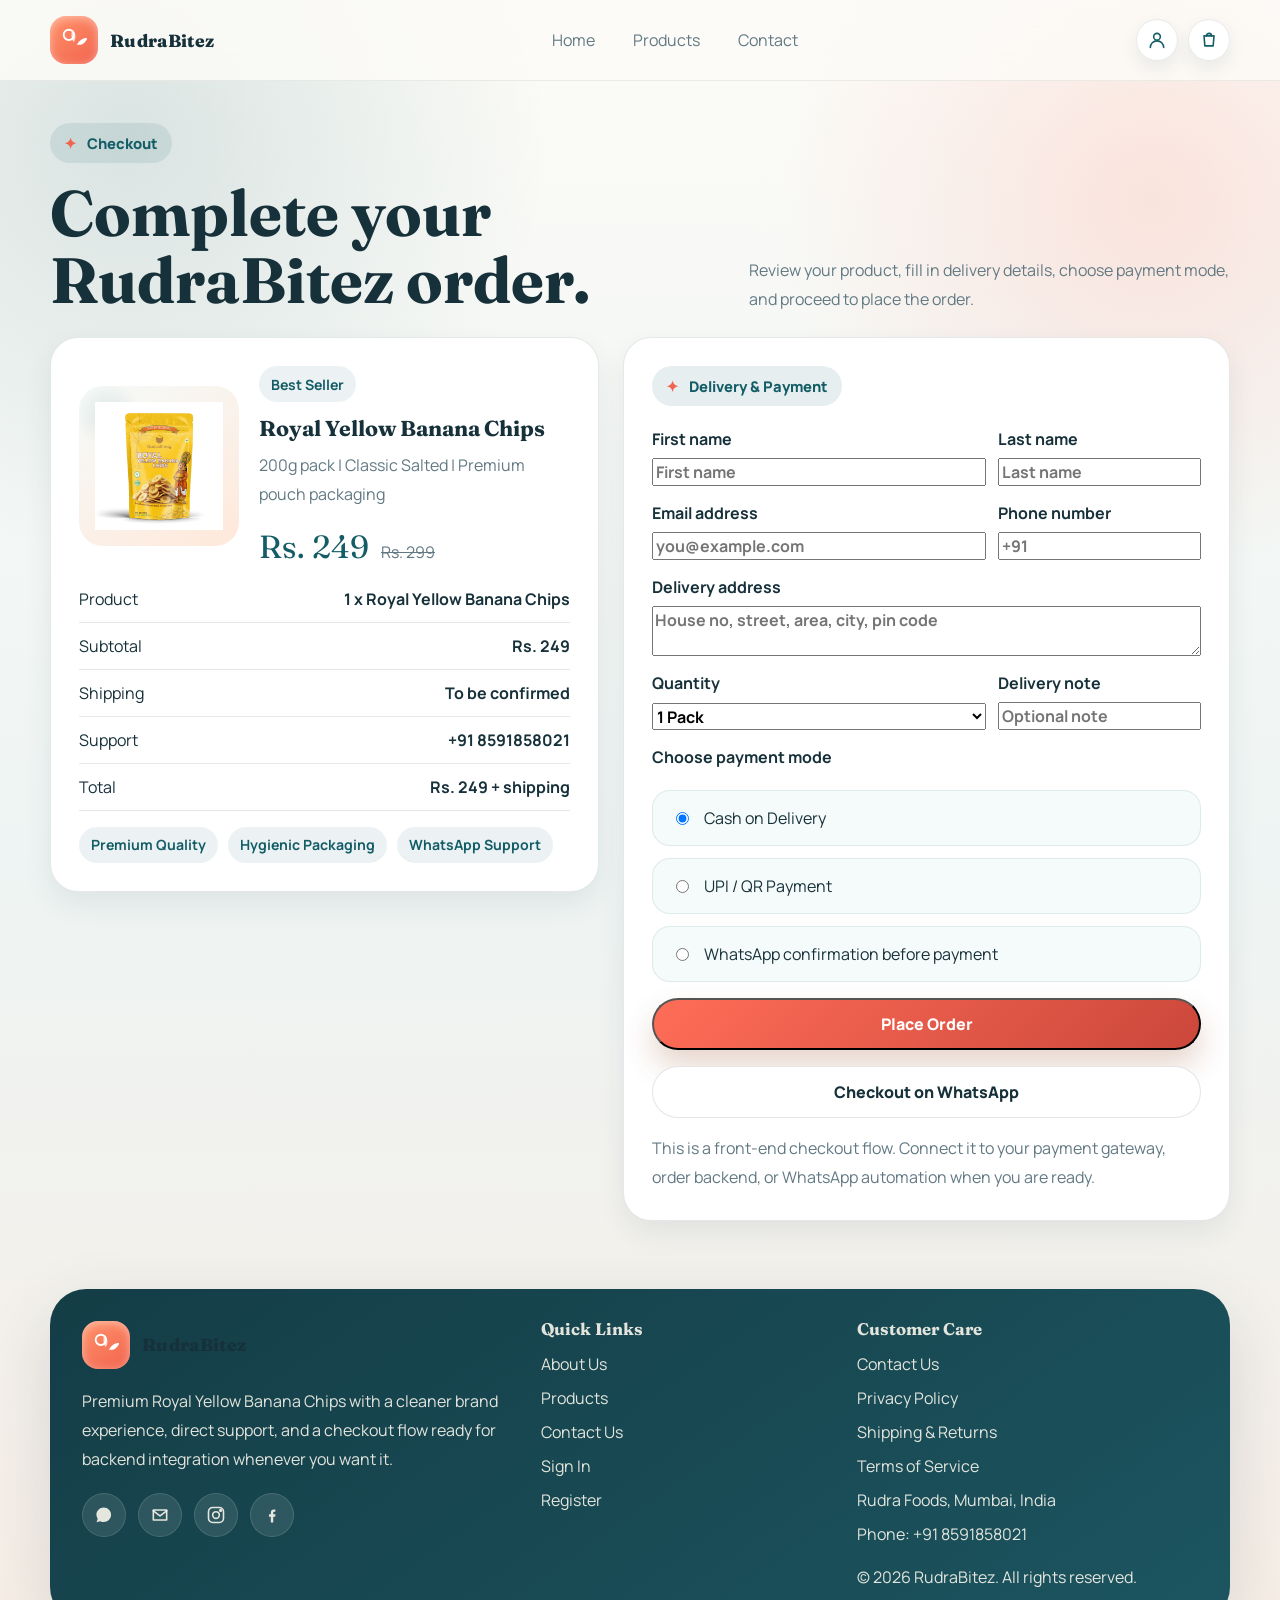
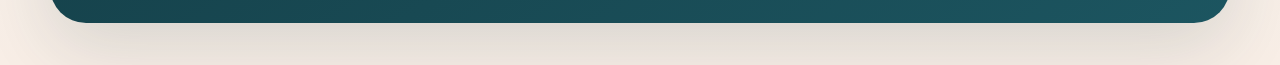
==== checkout.html @ 471ab459 "third commit" ====
<!DOCTYPE html>
<html lang="en">
<head>
  <meta charset="UTF-8">
  <meta name="viewport" content="width=device-width, initial-scale=1.0">
  <title>Checkout | RudraBitez</title>
  <meta name="description" content="Checkout for RudraBitez Royal Yellow Banana Chips.">
  <link rel="stylesheet" href="styles.css">
</head>
<body>
  <div class="page-shell">
    <header class="site-header">
      <div class="container nav">
        <a class="brand" href="index.html" aria-label="RudraBitez home">
          <span class="brand-mark" aria-hidden="true">
            <svg viewBox="0 0 32 32" fill="none">
              <circle cx="10.5" cy="10.5" r="5.5" stroke="currentColor" stroke-width="2"></circle>
              <path d="M19 21c3.2-5.3 7.1-7.7 11-7-1.2 3.9-4.8 8.1-11 7Z" fill="currentColor"></path>
              <path d="M15.5 18.5c3-4.6 2.7-9.1-1-13.5-2 4.3-1.8 8.6 1 13.5Z" fill="currentColor" opacity=".75"></path>
            </svg>
          </span>
          <span class="brand-name">RudraBitez</span>
        </a>
        <nav class="nav-links" aria-label="Primary navigation">
          <a href="index.html#top">Home</a>
          <a href="index.html#products">Products</a>
          <a href="index.html#contact">Contact</a>
        </nav>
        <div class="nav-actions" aria-label="Quick actions">
          <a class="nav-icon" href="signin.html" aria-label="Sign in">
            <svg viewBox="0 0 24 24" fill="none" stroke="currentColor" stroke-width="1.9" stroke-linecap="round" stroke-linejoin="round">
              <path d="M20 21a8 8 0 0 0-16 0"></path>
              <circle cx="12" cy="8" r="4"></circle>
            </svg>
          </a>
          <a class="nav-icon" href="checkout.html" aria-label="Checkout">
            <svg viewBox="0 0 24 24" fill="none" stroke="currentColor" stroke-width="1.9" stroke-linecap="round" stroke-linejoin="round">
              <path d="M6 7h12l-1 12H7L6 7Z"></path>
              <path d="M9 7a3 3 0 0 1 6 0"></path>
            </svg>
          </a>
        </div>
      </div>
    </header>

    <main class="checkout-shell">
      <div class="container">
        <div class="section-head" style="margin-bottom:24px;">
          <div>
            <span class="eyebrow">Checkout</span>
            <h1 style="margin-top:16px; font-size:clamp(2.4rem, 5vw, 4rem);">Complete your RudraBitez order.</h1>
          </div>
          <p>Review your product, fill in delivery details, choose payment mode, and proceed to place the order.</p>
        </div>

        <div class="checkout-grid">
          <section class="checkout-card">
            <div class="checkout-product">
              <div class="checkout-product-media">
                <img src="assets/banana-mockup-page-1.png" alt="RudraBitez Royal Yellow Banana Chips pack">
              </div>
              <div>
                <span class="pill">Best Seller</span>
                <h3 style="margin-top:16px;">Royal Yellow Banana Chips</h3>
                <p style="margin-top:10px;">200g pack | Classic Salted | Premium pouch packaging</p>
                <div class="price-line">
                  <span class="price-now">Rs. 249</span>
                  <span class="price-old">Rs. 299</span>
                </div>
              </div>
            </div>

            <div class="summary-list">
              <div class="summary-row">
                <span>Product</span>
                <strong>1 x Royal Yellow Banana Chips</strong>
              </div>
              <div class="summary-row">
                <span>Subtotal</span>
                <strong>Rs. 249</strong>
              </div>
              <div class="summary-row">
                <span>Shipping</span>
                <strong>To be confirmed</strong>
              </div>
              <div class="summary-row">
                <span>Support</span>
                <strong><a href="tel:+918591858021">+91 8591858021</a></strong>
              </div>
              <div class="summary-row">
                <span>Total</span>
                <strong>Rs. 249 + shipping</strong>
              </div>
            </div>

            <div class="pill-row">
              <span class="pill">Premium Quality</span>
              <span class="pill">Hygienic Packaging</span>
              <span class="pill">WhatsApp Support</span>
            </div>
          </section>

          <section class="checkout-card">
            <span class="eyebrow">Delivery & Payment</span>
            <form class="form-grid">
              <div class="form-row">
                <label class="field">
                  First name
                  <input type="text" name="first_name" placeholder="First name">
                </label>
                <label class="field">
                  Last name
                  <input type="text" name="last_name" placeholder="Last name">
                </label>
              </div>

              <div class="form-row">
                <label class="field">
                  Email address
                  <input type="email" name="email" placeholder="you@example.com">
                </label>
                <label class="field">
                  Phone number
                  <input type="tel" name="phone" placeholder="+91">
                </label>
              </div>

              <label class="field">
                Delivery address
                <textarea name="address" placeholder="House no, street, area, city, pin code"></textarea>
              </label>

              <div class="form-row">
                <label class="field">
                  Quantity
                  <select name="quantity">
                    <option>1 Pack</option>
                    <option>2 Packs</option>
                    <option>3 Packs</option>
                    <option>5 Packs</option>
                    <option>Bulk enquiry</option>
                  </select>
                </label>
                <label class="field">
                  Delivery note
                  <input type="text" name="note" placeholder="Optional note">
                </label>
              </div>

              <div>
                <strong>Choose payment mode</strong>
                <div class="payment-list">
                  <label class="payment-item">
                    <input type="radio" name="payment" checked>
                    <span>Cash on Delivery</span>
                  </label>
                  <label class="payment-item">
                    <input type="radio" name="payment">
                    <span>UPI / QR Payment</span>
                  </label>
                  <label class="payment-item">
                    <input type="radio" name="payment">
                    <span>WhatsApp confirmation before payment</span>
                  </label>
                </div>
              </div>

              <button class="button" type="submit">Place Order</button>
              <a class="button-outline" href="https://wa.me/918591858021?text=Hi%20RudraBitez%2C%20I%20want%20to%20complete%20my%20banana%20chips%20checkout." target="_blank" rel="noreferrer">Checkout on WhatsApp</a>
            </form>

            <p style="margin-top:16px;">This is a front-end checkout flow. Connect it to your payment gateway, order backend, or WhatsApp automation when you are ready.</p>
          </section>
        </div>
      </div>
    </main>

    <footer class="footer">
      <div class="container footer-wrap">
        <div class="footer-grid">
          <div>
            <div class="brand">
              <span class="brand-mark" aria-hidden="true">
                <svg viewBox="0 0 32 32" fill="none">
                  <circle cx="10.5" cy="10.5" r="5.5" stroke="currentColor" stroke-width="2"></circle>
                  <path d="M19 21c3.2-5.3 7.1-7.7 11-7-1.2 3.9-4.8 8.1-11 7Z" fill="currentColor"></path>
                  <path d="M15.5 18.5c3-4.6 2.7-9.1-1-13.5-2 4.3-1.8 8.6 1 13.5Z" fill="currentColor" opacity=".75"></path>
                </svg>
              </span>
              <span class="brand-name">RudraBitez</span>
            </div>
            <p style="margin-top:18px;max-width:58ch;">Premium Royal Yellow Banana Chips with a cleaner brand experience, direct support, and a checkout flow ready for backend integration whenever you want it.</p>
            <div class="social-icons">
              <a class="social-icon" href="https://wa.me/918591858021" target="_blank" rel="noreferrer" aria-label="WhatsApp">
                <svg viewBox="0 0 24 24" fill="currentColor">
                  <path d="M20.5 11.8c0 4.8-3.9 8.7-8.8 8.7-1.5 0-3-.4-4.2-1.1L3 20.8l1.5-4.2A8.65 8.65 0 0 1 2.9 11.8c0-4.8 3.9-8.7 8.8-8.7 4.9 0 8.8 3.9 8.8 8.7Z"></path>
                </svg>
              </a>
              <a class="social-icon" href="mailto:info@rudrabitez.com" aria-label="Email">
                <svg viewBox="0 0 24 24" fill="none" stroke="currentColor" stroke-width="1.9" stroke-linecap="round" stroke-linejoin="round">
                  <path d="M4 6h16v12H4z"></path>
                  <path d="m4 7 8 6 8-6"></path>
                </svg>
              </a>
              <a class="social-icon" href="#" aria-label="Instagram">
                <svg viewBox="0 0 24 24" fill="none" stroke="currentColor" stroke-width="1.9" stroke-linecap="round" stroke-linejoin="round">
                  <rect x="3" y="3" width="18" height="18" rx="5"></rect>
                  <circle cx="12" cy="12" r="4"></circle>
                  <circle cx="17.5" cy="6.5" r="1"></circle>
                </svg>
              </a>
              <a class="social-icon" href="#" aria-label="Facebook">
                <svg viewBox="0 0 24 24" fill="currentColor">
                  <path d="M13.5 21v-7h2.3l.4-2.8h-2.7V9.4c0-.8.2-1.4 1.4-1.4H16V5.5c-.5-.1-1.2-.1-2-.1-2 0-3.4 1.2-3.4 3.6v2.1H8.4V14h2.2v7h2.9Z"></path>
                </svg>
              </a>
            </div>
          </div>
          <div>
            <h3 class="footer-title">Quick Links</h3>
            <div class="footer-list">
              <a href="index.html#about">About Us</a>
              <a href="index.html#products">Products</a>
              <a href="index.html#contact">Contact Us</a>
              <a href="signin.html">Sign In</a>
              <a href="register.html">Register</a>
            </div>
          </div>
          <div>
            <h3 class="footer-title">Customer Care</h3>
            <div class="footer-list">
              <a href="index.html#contact">Contact Us</a>
              <a href="privacy-policy.html">Privacy Policy</a>
              <a href="shipping-returns.html">Shipping & Returns</a>
              <a href="terms-of-service.html">Terms of Service</a>
              <span>Rudra Foods, Mumbai, India</span>
              <span>Phone: +91 8591858021</span>
            </div>
            <p style="margin-top:18px;">© 2026 RudraBitez. All rights reserved.</p>
          </div>
        </div>
      </div>
    </footer>
  </div>
</body>
</html>
---- styles.css ----
@import url("https://fonts.googleapis.com/css2?family=Manrope:wght@400;500;700;800&family=Fraunces:opsz,wght@9..144,600;9..144,700&display=swap");

:root {
  --bg: #eef4f3;
  --surface: #ffffff;
  --surface-soft: #f5fbfa;
  --surface-warm: #fff2eb;
  --text: #17313a;
  --muted: #627983;
  --line: rgba(23, 49, 58, 0.11);
  --green: #145d67;
  --green-deep: #0d434b;
  --gold: #ff9269;
  --gold-deep: #f2644f;
  --rust: #ff6d57;
  --rust-deep: #cb473b;
  --shadow: 0 24px 70px rgba(30, 55, 62, 0.14);
  --radius-xl: 36px;
  --radius-lg: 28px;
  --radius-md: 20px;
  --radius-sm: 16px;
}

* {
  box-sizing: border-box;
}

html {
  scroll-behavior: smooth;
}

body {
  margin: 0;
  color: var(--text);
  font-family: "Manrope", sans-serif;
  background:
    radial-gradient(circle at 10% 8%, rgba(20, 93, 103, 0.14), transparent 22%),
    radial-gradient(circle at 90% 12%, rgba(255, 109, 87, 0.16), transparent 20%),
    linear-gradient(180deg, #fcfbf7 0%, var(--bg) 52%, #f8eee6 100%);
}

img {
  max-width: 100%;
  display: block;
}

a {
  color: inherit;
  text-decoration: none;
}

button,
input,
select,
textarea {
  font: inherit;
}

.page-shell {
  min-height: 100vh;
}

.container {
  width: min(1180px, calc(100% - 32px));
  margin: 0 auto;
}

.site-header {
  position: sticky;
  top: 0;
  z-index: 20;
  background: rgba(252, 251, 247, 0.86);
  backdrop-filter: blur(18px);
  border-bottom: 1px solid rgba(32, 50, 38, 0.08);
}

.nav {
  display: grid;
  grid-template-columns: auto 1fr auto;
  align-items: center;
  gap: 20px;
  padding: 16px 0;
}

.brand {
  display: inline-flex;
  align-items: center;
  gap: 12px;
  font-weight: 800;
  letter-spacing: 0.02em;
}

.brand-mark {
  width: 48px;
  height: 48px;
  border-radius: 16px;
  display: grid;
  place-items: center;
  background: linear-gradient(145deg, var(--gold), var(--gold-deep));
  box-shadow: inset 0 2px 10px rgba(255, 255, 255, 0.45);
  color: #fff;
}

.brand-mark svg {
  width: 30px;
  height: 30px;
}

.brand-name {
  font-family: "Fraunces", serif;
  font-size: 1.1rem;
}

.nav-links,
.hero-actions,
.hero-tags,
.check-list,
.footer-links,
.footer-meta,
.order-points,
  .auth-alt {
  display: flex;
  flex-wrap: wrap;
  align-items: center;
  gap: 14px;
}

.nav-links {
  justify-content: center;
  gap: 38px;
  color: var(--muted);
}

.nav-actions {
  display: flex;
  align-items: center;
  justify-content: flex-end;
  gap: 10px;
}

.nav-icon {
  width: 42px;
  height: 42px;
  border-radius: 999px;
  display: inline-flex;
  align-items: center;
  justify-content: center;
  background: rgba(255, 255, 255, 0.92);
  border: 1px solid rgba(23, 49, 58, 0.1);
  box-shadow: 0 8px 18px rgba(30, 55, 62, 0.08);
  color: var(--green);
  transition: transform 0.24s ease, border-color 0.24s ease, color 0.24s ease;
}

.nav-icon svg {
  width: 20px;
  height: 20px;
}

.nav-icon:hover {
  transform: translateY(-2px);
  color: var(--rust);
  border-color: rgba(255, 109, 87, 0.28);
}

.nav-links a:hover,
.footer-links a:hover,
.footer-meta a:hover,
.auth-alt a:hover {
  color: var(--rust);
}

.button,
.button-outline,
.button-link {
  display: inline-flex;
  align-items: center;
  justify-content: center;
  gap: 10px;
  min-height: 52px;
  padding: 0 22px;
  border-radius: 999px;
  font-weight: 800;
  transition: transform 0.24s ease, box-shadow 0.24s ease, background 0.24s ease;
}

.button {
  color: #fff;
  background: linear-gradient(135deg, var(--rust), var(--rust-deep));
  box-shadow: 0 16px 30px rgba(141, 66, 25, 0.22);
}

.button-outline {
  background: #fff;
  border: 1px solid rgba(32, 50, 38, 0.12);
}

.button-link {
  min-height: auto;
  padding: 0;
  border-radius: 0;
  color: var(--green);
}

.button:hover,
.button-outline:hover,
.button-link:hover {
  transform: translateY(-2px);
}

.eyebrow {
  display: inline-flex;
  align-items: center;
  gap: 10px;
  padding: 10px 14px;
  border-radius: 999px;
  background: rgba(20, 93, 103, 0.1);
  color: var(--green);
  font-size: 0.92rem;
  font-weight: 800;
}

.eyebrow::before {
  content: "✦";
  color: var(--gold-deep);
}

h1,
h2,
h3 {
  margin: 0;
  font-family: "Fraunces", serif;
  line-height: 1.05;
}

h1 {
  font-size: clamp(2.8rem, 6vw, 5.2rem);
}

h2 {
  font-size: clamp(2rem, 4vw, 3.2rem);
}

h3 {
  font-size: 1.35rem;
}

p {
  margin: 0;
  color: var(--muted);
  line-height: 1.8;
}

.hero {
  padding: 54px 0 34px;
}

.hero-grid,
.split-grid,
.nutrition-grid,
.contact-grid,
.footer-grid,
.auth-grid {
  display: grid;
  grid-template-columns: repeat(2, minmax(0, 1fr));
  gap: 28px;
}

.footer-grid {
  grid-template-columns: 1.2fr 0.8fr 0.95fr;
}

.hero-grid {
  align-items: center;
}

.hero-copy p {
  margin-top: 22px;
  max-width: 58ch;
}

.hero-actions {
  margin-top: 28px;
}

.hero-tags {
  margin-top: 24px;
}

.tag {
  padding: 10px 14px;
  border-radius: 999px;
  background: rgba(255, 255, 255, 0.86);
  border: 1px solid rgba(32, 50, 38, 0.08);
  font-size: 0.92rem;
  font-weight: 700;
}

.mini-badge {
  padding: 10px 14px;
  border-radius: 999px;
  background: rgba(255, 255, 255, 0.18);
  border: 1px solid rgba(255, 255, 255, 0.16);
  font-size: 0.92rem;
  font-weight: 700;
}

.hero-visual {
  position: relative;
  min-height: 620px;
  border-radius: var(--radius-xl);
  overflow: hidden;
  background:
    radial-gradient(circle at 20% 18%, rgba(255, 241, 230, 0.46), transparent 18%),
    radial-gradient(circle at 84% 18%, rgba(255, 255, 255, 0.22), transparent 16%),
    linear-gradient(145deg, #103d48 0%, #176872 34%, #ff7659 76%, #ffb56a 100%);
  box-shadow: var(--shadow);
}

.hero-float {
  position: absolute;
  z-index: 2;
  max-width: 220px;
  padding: 18px;
  border-radius: 22px;
  background: rgba(255, 252, 245, 0.94);
  border: 1px solid rgba(255, 255, 255, 0.35);
  box-shadow: 0 16px 30px rgba(14, 23, 18, 0.18);
}

.hero-float strong {
  display: block;
  margin-bottom: 8px;
}

.hero-float.top {
  top: 30px;
  right: 26px;
}

.hero-float.bottom {
  left: 26px;
  bottom: 30px;
}

.hero-pack {
  position: absolute;
  inset: 42px 70px 60px 70px;
  display: grid;
  place-items: center;
}

.hero-pack-front {
  width: min(430px, 90%);
  filter: drop-shadow(0 28px 38px rgba(9, 16, 12, 0.3));
  transition: transform 0.45s ease, filter 0.45s ease;
}

.hero-pack-back {
  position: absolute;
  right: 8px;
  bottom: 36px;
  width: 180px;
  border-radius: 24px;
  transform: rotate(10deg);
  box-shadow: 0 16px 28px rgba(14, 23, 18, 0.24);
  transition: transform 0.45s ease, box-shadow 0.45s ease;
}

.metrics {
  display: grid;
  grid-template-columns: repeat(5, minmax(0, 1fr));
  gap: 14px;
  margin-top: 22px;
}

.metric-card,
.content-card,
.step-card,
.product-card,
.story-card,
.idea-card,
.faq-item,
.panel,
.auth-card,
.auth-side {
  background: var(--surface);
  border: 1px solid var(--line);
  border-radius: var(--radius-lg);
  box-shadow: 0 10px 26px rgba(74, 57, 24, 0.06);
}

.metric-card {
  padding: 18px 16px;
  text-align: center;
}

.metric-card span {
  display: block;
  margin-top: 8px;
  color: var(--muted);
  font-size: 0.93rem;
}

.metric-icon {
  width: 52px;
  height: 52px;
  margin: 0 auto;
  border-radius: 18px;
  display: grid;
  place-items: center;
  background: rgba(20, 93, 103, 0.12);
  font-weight: 800;
  color: var(--green);
}

.section {
  padding: 44px 0;
}

.section-head {
  display: flex;
  align-items: end;
  justify-content: space-between;
  gap: 24px;
  margin-bottom: 28px;
}

.section-head p {
  max-width: 56ch;
}

.cards-3,
.cards-4,
.products-grid,
.stories-grid,
.ideas-grid,
.faq-grid {
  display: grid;
  gap: 20px;
}

.cards-3,
.stories-grid,
.ideas-grid {
  grid-template-columns: repeat(3, minmax(0, 1fr));
}

.cards-4 {
  grid-template-columns: repeat(4, minmax(0, 1fr));
}

.products-grid {
  grid-template-columns: repeat(4, minmax(0, 1fr));
}

.content-card,
.step-card,
.product-card,
.story-card,
.idea-card,
.faq-item,
.panel {
  padding: 26px;
}

.product-card {
  display: flex;
  flex-direction: column;
  min-height: 100%;
}

.icon-box,
.step-number {
  width: 50px;
  height: 50px;
  border-radius: 18px;
  display: grid;
  place-items: center;
  background: rgba(20, 93, 103, 0.12);
  color: var(--green);
  font-weight: 800;
}

.content-card strong,
.step-card strong,
.product-card strong,
.story-card strong,
.idea-card strong,
.panel strong {
  display: block;
  margin: 16px 0 10px;
}

.difference-media,
.product-spotlight,
.nutrition-visual {
  position: relative;
  overflow: hidden;
  min-height: 520px;
}

.difference-media {
  background:
    radial-gradient(circle at 24% 18%, rgba(20, 93, 103, 0.18), transparent 16%),
    linear-gradient(145deg, #f4fbfa, #ffe0cc);
}

.difference-media img,
.product-spotlight img {
  position: absolute;
  left: 50%;
  bottom: 0;
  transform: translateX(-50%);
  width: min(390px, 82%);
  transition: transform 0.45s ease, filter 0.45s ease;
}

.difference-tag {
  position: absolute;
  top: 24px;
  left: 24px;
  max-width: 220px;
  padding: 16px 18px;
  border-radius: 20px;
  background: rgba(255, 255, 255, 0.86);
  border: 1px solid rgba(32, 50, 38, 0.08);
}

.detail-list,
.spec-list,
.contact-list {
  margin: 22px 0 0;
  padding: 0;
  list-style: none;
  display: grid;
  gap: 12px;
}

.detail-list li,
.spec-list li,
.contact-list li {
  display: flex;
  justify-content: space-between;
  gap: 18px;
  padding-bottom: 12px;
  border-bottom: 1px solid var(--line);
}

.detail-list li span:first-child,
.spec-list li span:first-child,
.contact-list li span:first-child {
  color: var(--muted);
}

.steps-band {
  background:
    linear-gradient(180deg, rgba(20, 93, 103, 0.08), rgba(20, 93, 103, 0));
}

.step-card {
  position: relative;
  overflow: hidden;
}

.step-card::after {
  content: "";
  position: absolute;
  width: 120px;
  height: 120px;
  border-radius: 999px;
  background: rgba(255, 109, 87, 0.12);
  right: -30px;
  bottom: -30px;
}

.products-grid .product-card:first-child {
  border: 1px solid rgba(20, 93, 103, 0.18);
}

.product-thumb {
  min-height: 280px;
  margin-bottom: 10px;
  border-radius: 24px;
  display: flex;
  align-items: center;
  justify-content: center;
  overflow: hidden;
  background:
    radial-gradient(circle at 20% 18%, rgba(20, 93, 103, 0.12), transparent 18%),
    linear-gradient(145deg, #f5fbfa, #ffe8da);
}

.product-thumb img {
  width: min(250px, 100%);
  transition: transform 0.45s ease, filter 0.45s ease;
}

.coming-card {
  background: linear-gradient(180deg, #fffdf9, #fff6ef);
}

.coming-icon {
  width: 74px;
  height: 74px;
  margin: 4px auto 24px;
  border-radius: 999px;
  display: grid;
  place-items: center;
  background: rgba(255, 109, 87, 0.12);
  color: var(--rust);
  font-size: 2rem;
  font-weight: 700;
}

.coming-state {
  margin-top: 8px;
  color: var(--muted);
  font-weight: 700;
}

.coming-copy {
  margin-top: auto;
  padding-top: 22px;
}

.pill-row {
  display: flex;
  flex-wrap: wrap;
  gap: 10px;
  margin-top: 16px;
}

.pill {
  display: inline-flex;
  align-items: center;
  min-height: 36px;
  padding: 0 12px;
  border-radius: 999px;
  background: rgba(20, 93, 103, 0.08);
  color: var(--green);
  font-size: 0.88rem;
  font-weight: 700;
}

.price-line {
  display: flex;
  align-items: baseline;
  gap: 12px;
  margin-top: 18px;
}

.price-now {
  font-family: "Fraunces", serif;
  font-size: 2rem;
  color: var(--green);
}

.price-old {
  color: var(--muted);
  text-decoration: line-through;
}

.nutrition-grid {
  align-items: stretch;
}

.nutrition-visual {
  background:
    radial-gradient(circle at 20% 16%, rgba(20, 93, 103, 0.18), transparent 18%),
    linear-gradient(145deg, #f6fbfa, #ffd9c6);
}

.nutrition-visual img {
  width: min(360px, 76%);
  margin: 28px auto 0;
  border-radius: 26px;
  box-shadow: 0 18px 28px rgba(117, 84, 23, 0.18);
  transition: transform 0.45s ease, filter 0.45s ease;
}

.visual-caption {
  padding: 0 24px 26px;
}

.table-wrap {
  margin-top: 22px;
  overflow-x: auto;
  border-radius: 18px;
  border: 1px solid var(--line);
}

table {
  width: 100%;
  border-collapse: collapse;
  background: var(--surface-soft);
}

th,
td {
  padding: 14px 16px;
  text-align: left;
  border-bottom: 1px solid var(--line);
}

th {
  background: rgba(20, 93, 103, 0.08);
  font-size: 0.94rem;
}

.story-card,
.idea-card {
  min-height: 100%;
}

.story-card {
  position: relative;
  overflow: hidden;
  min-height: 290px;
}

.story-card::after {
  content: "";
  position: absolute;
  inset: auto -10px -20px auto;
  width: 110px;
  height: 110px;
  border-radius: 999px;
  background: rgba(255, 109, 87, 0.12);
}

.idea-card .small-tag {
  color: var(--green);
  font-size: 0.88rem;
  font-weight: 800;
  text-transform: uppercase;
  letter-spacing: 0.04em;
}

.cta-band {
  padding: 34px;
  border-radius: var(--radius-xl);
  background: linear-gradient(145deg, #103d48 0%, #176872 34%, #ff7659 76%, #ffb56a 100%);
  box-shadow: var(--shadow);
}

.cta-band h2,
.cta-band p,
.cta-band .order-points span {
  color: #fffaf0;
}

.cta-band .button-outline {
  background: rgba(255, 255, 255, 0.92);
}

.contact-grid .panel,
.newsletter-panel,
.contact-panel {
  height: 100%;
}

.newsletter-panel input,
.contact-panel input,
.contact-panel select,
.contact-panel textarea,
.auth-card input,
.auth-card select,
.auth-card textarea {
  width: 100%;
  min-height: 54px;
  border-radius: 16px;
  border: 1px solid rgba(32, 50, 38, 0.12);
  background: #fff;
  padding: 0 16px;
  color: var(--text);
}

.contact-panel textarea,
.auth-card textarea {
  min-height: 128px;
  padding: 14px 16px;
  resize: vertical;
}

.newsletter-form,
.form-grid {
  display: grid;
  gap: 16px;
  margin-top: 22px;
}

.newsletter-inline,
.form-row {
  display: grid;
  grid-template-columns: 1fr auto;
  gap: 12px;
}

.field {
  display: grid;
  gap: 8px;
  font-weight: 700;
}

.faq-item summary {
  cursor: pointer;
  list-style: none;
  font-weight: 800;
}

.faq-item summary::-webkit-details-marker {
  display: none;
}

.faq-item p {
  margin-top: 14px;
}

.footer {
  padding: 14px 0 42px;
}

.footer-wrap {
  padding: 32px;
  border-radius: var(--radius-xl);
  background: linear-gradient(145deg, #143d46, #1c5560);
  box-shadow: var(--shadow);
}

.footer-wrap h3,
.footer-wrap p,
.footer-wrap a {
  color: rgba(255, 250, 240, 0.88);
}

.footer-links,
.footer-meta {
  margin-top: 18px;
}

.footer-title {
  margin-bottom: 14px;
  font-size: 1.05rem;
}

.footer-list {
  display: grid;
  gap: 12px;
}

.footer-list a,
.footer-list span {
  color: rgba(255, 250, 240, 0.88);
}

.social-icons {
  display: flex;
  flex-wrap: wrap;
  gap: 12px;
  margin-top: 20px;
}

.social-icon {
  width: 44px;
  height: 44px;
  border-radius: 999px;
  display: inline-flex;
  align-items: center;
  justify-content: center;
  background: rgba(255, 255, 255, 0.1);
  border: 1px solid rgba(255, 255, 255, 0.12);
  color: #fffaf0;
  transition: transform 0.24s ease, background 0.24s ease, border-color 0.24s ease;
}

.social-icon svg {
  width: 20px;
  height: 20px;
}

.social-icon:hover {
  transform: translateY(-2px);
  background: rgba(255, 255, 255, 0.18);
  border-color: rgba(255, 255, 255, 0.24);
}

.footer-note {
  margin-top: 18px;
  color: rgba(255, 250, 240, 0.72);
  font-size: 0.94rem;
}

.legal-shell {
  padding: 42px 0 54px;
}

.legal-card {
  max-width: 900px;
  margin: 0 auto;
  padding: 30px;
  background: var(--surface);
  border: 1px solid var(--line);
  border-radius: var(--radius-lg);
  box-shadow: 0 12px 28px rgba(30, 55, 62, 0.08);
}

.legal-card h1 {
  font-size: clamp(2.1rem, 4vw, 3.5rem);
}

.legal-card h2 {
  margin-top: 26px;
  font-size: clamp(1.3rem, 3vw, 1.9rem);
}

.legal-card p,
.legal-card li {
  margin-top: 14px;
  color: var(--muted);
  line-height: 1.8;
}

.legal-card ul {
  margin: 10px 0 0;
  padding-left: 20px;
}

.auth-page {
  display: grid;
  place-items: center;
  min-height: 100vh;
  padding: 30px 0;
}

.auth-side,
.auth-card {
  padding: 30px;
}

.auth-side {
  position: relative;
  overflow: hidden;
  min-height: 680px;
  background:
    radial-gradient(circle at 20% 18%, rgba(255, 240, 189, 0.18), transparent 18%),
    linear-gradient(145deg, #103d48 0%, #176872 34%, #ff7659 76%, #ffb56a 100%);
}

.hero-visual:hover .hero-pack-front {
  transform: scale(1.05);
}

.hero-visual:hover .hero-pack-back {
  transform: rotate(10deg) scale(1.06);
}

.difference-media:hover img {
  transform: translateX(-50%) scale(1.05);
}

.nutrition-visual:hover img {
  transform: scale(1.04);
}

.product-card:hover .product-thumb img {
  transform: scale(1.08);
}

.checkout-shell {
  padding: 42px 0 54px;
}

.checkout-grid {
  display: grid;
  grid-template-columns: 0.95fr 1.05fr;
  gap: 24px;
  align-items: start;
}

.checkout-card {
  background: var(--surface);
  border: 1px solid var(--line);
  border-radius: var(--radius-lg);
  box-shadow: 0 12px 28px rgba(30, 55, 62, 0.08);
  padding: 28px;
}

.checkout-product {
  display: grid;
  grid-template-columns: 160px 1fr;
  gap: 20px;
  align-items: center;
}

.checkout-product-media {
  border-radius: 24px;
  padding: 16px;
  background:
    radial-gradient(circle at 18% 18%, rgba(20, 93, 103, 0.12), transparent 18%),
    linear-gradient(145deg, #f5fbfa, #ffe8da);
  overflow: hidden;
}

.checkout-product-media img {
  width: 100%;
  transition: transform 0.45s ease;
}

.checkout-card:hover .checkout-product-media img {
  transform: scale(1.06);
}

.summary-list,
.payment-list {
  display: grid;
  gap: 12px;
  margin-top: 22px;
}

.summary-row {
  display: flex;
  justify-content: space-between;
  gap: 14px;
  padding-bottom: 12px;
  border-bottom: 1px solid var(--line);
}

.payment-item {
  display: flex;
  gap: 12px;
  align-items: flex-start;
  padding: 16px 18px;
  border-radius: 18px;
  background: var(--surface-soft);
  border: 1px solid rgba(20, 93, 103, 0.1);
}

.payment-item input {
  margin-top: 5px;
}

.auth-side::after {
  content: "";
  position: absolute;
  width: 260px;
  height: 260px;
  border-radius: 999px;
  background: rgba(255, 255, 255, 0.08);
  right: -60px;
  top: -80px;
}

.auth-side .brand,
.auth-side h1,
.auth-side p,
.auth-side .tag,
.auth-side .mini-badge {
  color: #fffaf0;
}

.auth-side .brand-mark {
  color: var(--text);
}

.auth-pack {
  position: absolute;
  right: 28px;
  bottom: 28px;
  width: min(320px, 56%);
  filter: drop-shadow(0 20px 28px rgba(11, 18, 13, 0.28));
}

.auth-copy {
  position: relative;
  z-index: 1;
  max-width: 480px;
}

.auth-card h1 {
  font-size: clamp(2rem, 4vw, 3rem);
}

.small-note {
  display: flex;
  flex-wrap: wrap;
  align-items: center;
  gap: 12px;
}

.checkbox-row {
  display: flex;
  align-items: start;
  gap: 10px;
  color: var(--muted);
  font-size: 0.95rem;
}

.checkbox-row input {
  margin-top: 5px;
}

.fade-up {
  animation: fadeUp 0.8s ease both;
}

.delay-1 {
  animation-delay: 0.08s;
}

.delay-2 {
  animation-delay: 0.16s;
}

.delay-3 {
  animation-delay: 0.24s;
}

@keyframes fadeUp {
  from {
    opacity: 0;
    transform: translateY(18px);
  }
  to {
    opacity: 1;
    transform: translateY(0);
  }
}

@media (max-width: 1080px) {
  .hero-grid,
  .split-grid,
  .nutrition-grid,
  .contact-grid,
  .footer-grid,
  .auth-grid,
  .checkout-grid {
    grid-template-columns: 1fr;
  }

  .cards-4 {
    grid-template-columns: repeat(2, minmax(0, 1fr));
  }

  .cards-3,
  .products-grid,
  .stories-grid,
  .ideas-grid,
  .faq-grid {
    grid-template-columns: repeat(2, minmax(0, 1fr));
  }

  .metrics {
    grid-template-columns: repeat(3, minmax(0, 1fr));
  }

  .auth-side {
    min-height: 520px;
  }
}

@media (max-width: 760px) {
  .site-header {
    position: static;
  }

  .container {
    width: min(100% - 20px, 1180px);
  }

  .nav {
    flex-direction: column;
    align-items: flex-start;
    gap: 14px;
    grid-template-columns: 1fr;
  }

  .hero {
    padding-top: 30px;
  }

  .nav-links {
    width: 100%;
    gap: 10px;
    flex-wrap: nowrap;
    overflow-x: auto;
    padding-bottom: 6px;
    scrollbar-width: none;
    -webkit-overflow-scrolling: touch;
  }

  .nav-actions {
    width: 100%;
    justify-content: flex-end;
  }

  .nav-links::-webkit-scrollbar {
    display: none;
  }

  .nav-links a {
    flex: 0 0 auto;
    padding: 10px 14px;
    border-radius: 999px;
    background: rgba(255, 255, 255, 0.78);
    border: 1px solid rgba(32, 50, 38, 0.08);
  }

  .section-head {
    flex-direction: column;
    align-items: flex-start;
  }

  .metrics,
  .cards-4,
  .cards-3,
  .products-grid,
  .stories-grid,
  .ideas-grid,
  .faq-grid,
  .newsletter-inline,
  .form-row {
    grid-template-columns: 1fr;
  }

  .hero-visual {
    min-height: auto;
    padding: 18px;
    display: flex;
    flex-direction: column;
    gap: 14px;
  }

  .hero-pack {
    position: relative;
    inset: auto;
    display: flex;
    flex-direction: column;
    align-items: center;
    justify-content: center;
    gap: 0;
    padding-top: 4px;
    order: 1;
  }

  .hero-pack-back {
    position: relative;
    width: min(150px, 52%);
    right: auto;
    bottom: auto;
    margin: -18px 0 0 auto;
    transform: rotate(6deg);
  }

  .hero-float {
    position: static;
    max-width: none;
    margin: 0;
  }

  .hero-float.top {
    order: 0;
  }

  .hero-float.bottom {
    order: 2;
  }

  .difference-media,
  .product-spotlight,
  .nutrition-visual {
    min-height: auto;
  }

  .difference-media {
    padding: 18px;
    display: flex;
    flex-direction: column;
    gap: 16px;
  }

  .difference-tag {
    position: static;
    max-width: none;
  }

  .difference-media img,
  .product-spotlight img {
    position: static;
    left: auto;
    bottom: auto;
    transform: none;
    width: min(290px, 82%);
    margin: 0 auto;
  }

  .nutrition-visual {
    padding: 18px;
  }

  .nutrition-visual img {
    width: min(290px, 82%);
    margin: 0 auto;
  }

  .visual-caption {
    padding: 16px 0 0;
  }

  .hero-actions,
  .footer-links,
  .footer-meta,
  .order-points,
  .auth-alt,
  .hero-tags {
    align-items: stretch;
  }

  .hero-actions > a,
  .newsletter-inline .button,
  .form-grid .button-outline,
  .form-grid .button,
  .button-link {
    width: 100%;
  }

  .detail-list li,
  .spec-list li,
  .contact-list li {
    flex-direction: column;
    align-items: flex-start;
  }

  .contact-list li strong {
    text-align: left;
  }

  .newsletter-inline {
    grid-template-columns: 1fr;
  }

  .auth-page {
    padding: 20px 0;
  }

  .checkout-product {
    grid-template-columns: 1fr;
  }

  .auth-side {
    min-height: auto;
    display: flex;
    flex-direction: column;
    gap: 18px;
  }

  .footer-wrap,
  .legal-card,
  .panel,
  .auth-side,
  .auth-card,
  .content-card,
  .step-card,
  .product-card,
  .story-card,
  .idea-card,
  .faq-item {
    padding: 24px;
  }

  .auth-side {
    min-height: auto;
  }

  .auth-pack {
    position: static;
    width: min(240px, 72%);
    margin-left: auto;
  }

  .small-note {
    flex-direction: column;
    align-items: flex-start;
  }
}

@media (max-width: 480px) {
  .container {
    width: min(100% - 16px, 1180px);
  }

  .section {
    padding: 34px 0;
  }

  .hero {
    padding: 24px 0 20px;
  }

  h1 {
    font-size: clamp(2.15rem, 10vw, 2.85rem);
  }

  h2 {
    font-size: clamp(1.75rem, 8vw, 2.2rem);
  }

  .brand-mark {
    width: 42px;
    height: 42px;
  }

  .button,
  .button-outline {
    min-height: 48px;
    padding: 0 18px;
  }

  .tag,
  .pill,
  .mini-badge {
    font-size: 0.84rem;
  }

  .hero-pack-front {
    width: min(250px, 94%);
  }

  .hero-pack-back {
    width: min(132px, 52%);
  }

  .metric-card {
    padding: 16px 12px;
  }

  .cta-band,
  .footer-wrap,
  .legal-card,
  .panel,
  .checkout-card,
  .auth-side,
  .auth-card,
  .content-card,
  .step-card,
  .product-card,
  .story-card,
  .idea-card,
  .faq-item {
    padding: 20px;
  }
}
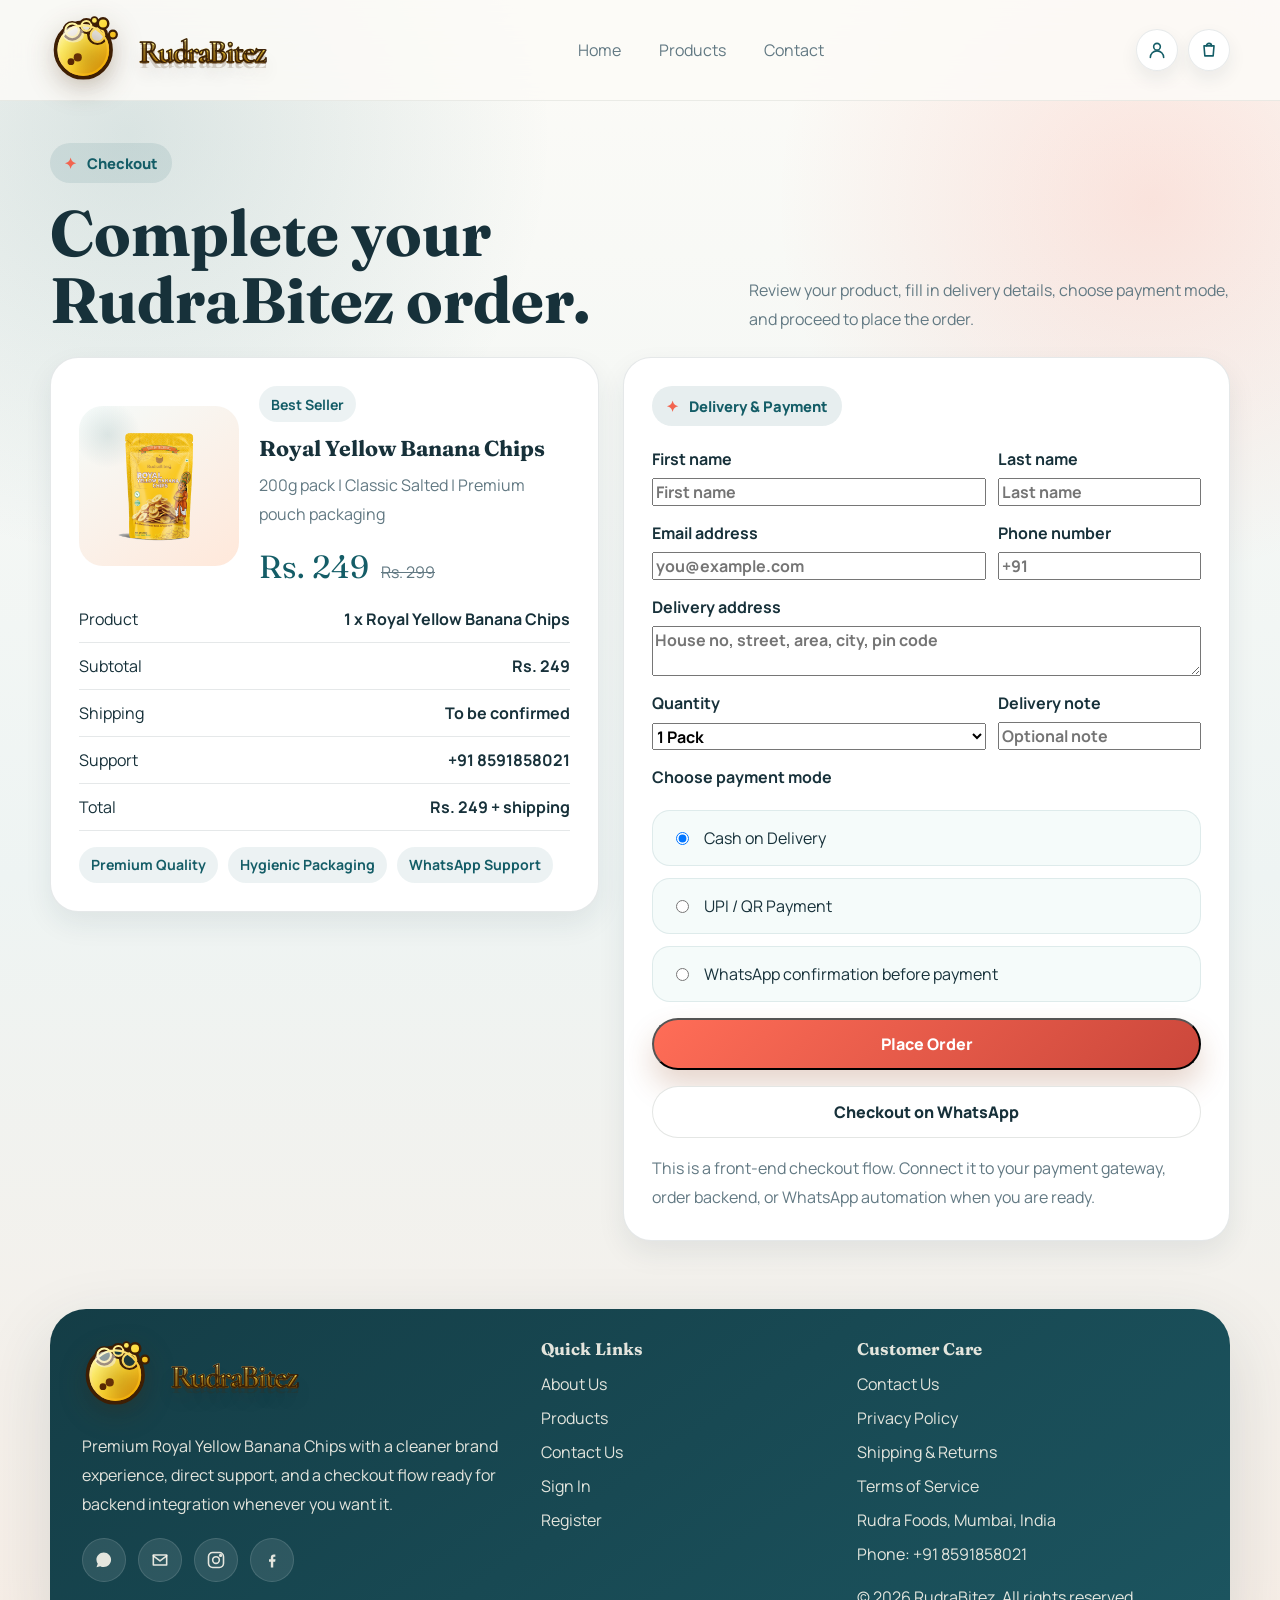
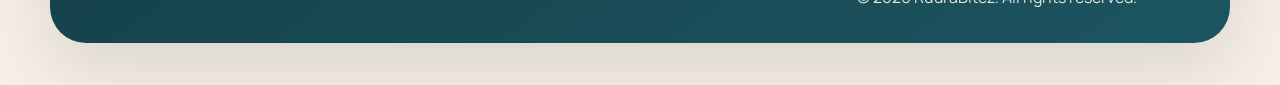
==== commit a0247c35: "fourth commit" ====
--- a/checkout.html
+++ b/checkout.html
@@ -57,7 +57,7 @@
           <section class="checkout-card">
             <div class="checkout-product">
               <div class="checkout-product-media">
-                <img src="assets/banana-mockup-page-1.png" alt="RudraBitez Royal Yellow Banana Chips pack">
+                <img src="assets/banana-mockup-page-1-transparent.png" alt="RudraBitez Royal Yellow Banana Chips pack">
               </div>
               <div>
                 <span class="pill">Best Seller</span>
--- a/styles.css
+++ b/styles.css
@@ -1,4 +1,4 @@
-@import url("https://fonts.googleapis.com/css2?family=Manrope:wght@400;500;700;800&family=Fraunces:opsz,wght@9..144,600;9..144,700&display=swap");
+@import url("https://fonts.googleapis.com/css2?family=Manrope:wght@400;500;700;800&family=Fraunces:opsz,wght@9..144,600;9..144,700&family=Cormorant+Garamond:wght@700&display=swap");
 
 :root {
   --bg: #eef4f3;
@@ -19,6 +19,7 @@
   --radius-lg: 28px;
   --radius-md: 20px;
   --radius-sm: 16px;
+  --brand-logo-image: url("data:image/svg+xml,%3Csvg xmlns='http://www.w3.org/2000/svg' viewBox='0 0 120 110'%3E%3Cdefs%3E%3ClinearGradient id='g' x1='16' y1='18' x2='96' y2='90' gradientUnits='userSpaceOnUse'%3E%3Cstop offset='0%25' stop-color='%23fff9bf'/%3E%3Cstop offset='25%25' stop-color='%23ffee6a'/%3E%3Cstop offset='55%25' stop-color='%23ffd62d'/%3E%3Cstop offset='100%25' stop-color='%23d88a00'/%3E%3C/linearGradient%3E%3ClinearGradient id='r' x1='26' y1='20' x2='84' y2='88' gradientUnits='userSpaceOnUse'%3E%3Cstop offset='0%25' stop-color='%23fff7a8'/%3E%3Cstop offset='100%25' stop-color='%23ffb800'/%3E%3C/linearGradient%3E%3C/defs%3E%3Cpath fill-rule='evenodd' d='M54 100c24.85 0 45-20.15 45-45S78.85 10 54 10 9 30.15 9 55s20.15 45 45 45Zm-18-63a13 13 0 1 0 0-26 13 13 0 0 0 0 26Zm23-11a10 10 0 1 0 0-20 10 10 0 0 0 0 20Zm18 18a14 14 0 1 0 0-28 14 14 0 0 0 0 28Z' fill='url(%23g)' stroke='%233e1f05' stroke-width='6' stroke-linejoin='round'/%3E%3Cpath fill-rule='evenodd' d='M54 95c22.09 0 40-17.91 40-40S76.09 15 54 15 14 32.91 14 55s17.91 40 40 40Zm-18-61a11 11 0 1 0 0-22 11 11 0 0 0 0 22Zm23-10a8 8 0 1 0 0-16 8 8 0 0 0 0 16Zm18 18a11 11 0 1 0 0-22 11 11 0 0 0 0 22Z' fill='none' stroke='url(%23r)' stroke-width='3.5' stroke-linejoin='round'/%3E%3Cellipse cx='38' cy='30' rx='17' ry='13' fill='%23ffffff' opacity='.52'/%3E%3Ccircle cx='34' cy='74' r='5.5' fill='%23592803'/%3E%3Ccircle cx='45' cy='67' r='6.6' fill='%236a3207'/%3E%3Ccircle cx='72' cy='7' r='5.4' fill='url(%23g)' stroke='%233e1f05' stroke-width='3'/%3E%3Ccircle cx='86' cy='12' r='8.5' fill='url(%23g)' stroke='%233e1f05' stroke-width='4'/%3E%3Ccircle cx='102' cy='30' r='6.4' fill='url(%23g)' stroke='%233e1f05' stroke-width='3.5'/%3E%3C/svg%3E");
 }
 
 * {
@@ -85,30 +86,59 @@
 .brand {
   display: inline-flex;
   align-items: center;
-  gap: 12px;
+  gap: 15px;
   font-weight: 800;
   letter-spacing: 0.02em;
+  min-width: 0;
 }
 
 .brand-mark {
-  width: 48px;
-  height: 48px;
-  border-radius: 16px;
-  display: grid;
-  place-items: center;
-  background: linear-gradient(145deg, var(--gold), var(--gold-deep));
-  box-shadow: inset 0 2px 10px rgba(255, 255, 255, 0.45);
-  color: #fff;
-}
-
-.brand-mark svg {
-  width: 30px;
-  height: 30px;
+  position: relative;
+  width: 74px;
+  height: 68px;
+  flex: 0 0 auto;
+  display: block;
+  overflow: visible;
+  color: transparent;
+  font-size: 0;
+  isolation: isolate;
+  background: var(--brand-logo-image) center / contain no-repeat;
+  filter: drop-shadow(0 9px 14px rgba(68, 38, 7, 0.24));
+}
+
+.brand-mark > * {
+  display: none;
 }
 
 .brand-name {
-  font-family: "Fraunces", serif;
-  font-size: 1.1rem;
+  display: inline-block;
+  white-space: nowrap;
+  line-height: 0.88;
+  font-family: "Cormorant Garamond", "Fraunces", serif;
+  font-size: 2rem;
+  font-weight: 700;
+  letter-spacing: -0.05em;
+  color: #ffdd57;
+  background: linear-gradient(180deg, #fff8c0 0%, #ffef7d 24%, #ffd63a 56%, #df9500 100%);
+  background-clip: text;
+  -webkit-background-clip: text;
+  -webkit-text-fill-color: transparent;
+  -webkit-text-stroke: 1.45px rgba(54, 29, 7, 0.96);
+  text-shadow:
+    0 2px 0 rgba(80, 43, 8, 0.5),
+    0 6px 0 rgba(74, 39, 7, 0.18),
+    0 12px 18px rgba(71, 39, 7, 0.16);
+  transform: translateY(2px);
+}
+
+.brand-mark::before {
+  content: "";
+  position: absolute;
+  inset: 18px 12px 6px 12px;
+  border-radius: 50%;
+  background: radial-gradient(circle, rgba(77, 39, 7, 0.36) 0%, rgba(77, 39, 7, 0.12) 45%, transparent 72%);
+  filter: blur(10px);
+  z-index: -1;
 }
 
 .nav-links,
@@ -361,10 +391,9 @@
   right: 8px;
   bottom: 36px;
   width: 180px;
-  border-radius: 24px;
   transform: rotate(10deg);
-  box-shadow: 0 16px 28px rgba(14, 23, 18, 0.24);
-  transition: transform 0.45s ease, box-shadow 0.45s ease;
+  filter: drop-shadow(0 16px 24px rgba(14, 23, 18, 0.22));
+  transition: transform 0.45s ease, filter 0.45s ease;
 }
 
 .metrics {
@@ -1127,6 +1156,15 @@
   }
 }
 
+@keyframes mobileProductZoom {
+  from {
+    transform: scale(1);
+  }
+  to {
+    transform: scale(1.06);
+  }
+}
+
 @media (max-width: 1080px) {
   .hero-grid,
   .split-grid,
@@ -1173,6 +1211,16 @@
     align-items: flex-start;
     gap: 14px;
     grid-template-columns: 1fr;
+  }
+
+  .brand-mark {
+    width: 64px;
+    height: 58px;
+  }
+
+  .brand-name {
+    font-size: 1.48rem;
+    -webkit-text-stroke: 1.05px rgba(54, 29, 7, 0.96);
   }
 
   .hero {
@@ -1382,6 +1430,51 @@
     flex-direction: column;
     align-items: flex-start;
   }
+
+  .footer-grid {
+    gap: 20px;
+  }
+
+  .footer-title {
+    margin-bottom: 10px;
+  }
+
+  .footer-list {
+    gap: 10px;
+  }
+
+  .social-icons {
+    gap: 10px;
+    margin-top: 16px;
+  }
+
+  .social-icon {
+    width: 38px;
+    height: 38px;
+  }
+
+  .social-icon svg {
+    width: 18px;
+    height: 18px;
+  }
+
+  .footer-note {
+    font-size: 0.88rem;
+  }
+
+  .hero-pack-front,
+  .product-thumb img,
+  .difference-media img,
+  .nutrition-visual img {
+    animation: mobileProductZoom 4.8s ease-in-out infinite alternate;
+  }
+
+  .product-thumb:active img,
+  .hero-pack:active .hero-pack-front,
+  .difference-media:active img,
+  .nutrition-visual:active img {
+    transform: scale(1.1);
+  }
 }
 
 @media (max-width: 480px) {
@@ -1406,8 +1499,13 @@
   }
 
   .brand-mark {
-    width: 42px;
-    height: 42px;
+    width: 56px;
+    height: 50px;
+  }
+
+  .brand-name {
+    font-size: 1.26rem;
+    -webkit-text-stroke: 0.88px rgba(54, 29, 7, 0.96);
   }
 
   .button,
@@ -1449,4 +1547,14 @@
   .faq-item {
     padding: 20px;
   }
-}
+
+  .social-icon {
+    width: 34px;
+    height: 34px;
+  }
+
+  .social-icon svg {
+    width: 16px;
+    height: 16px;
+  }
+}
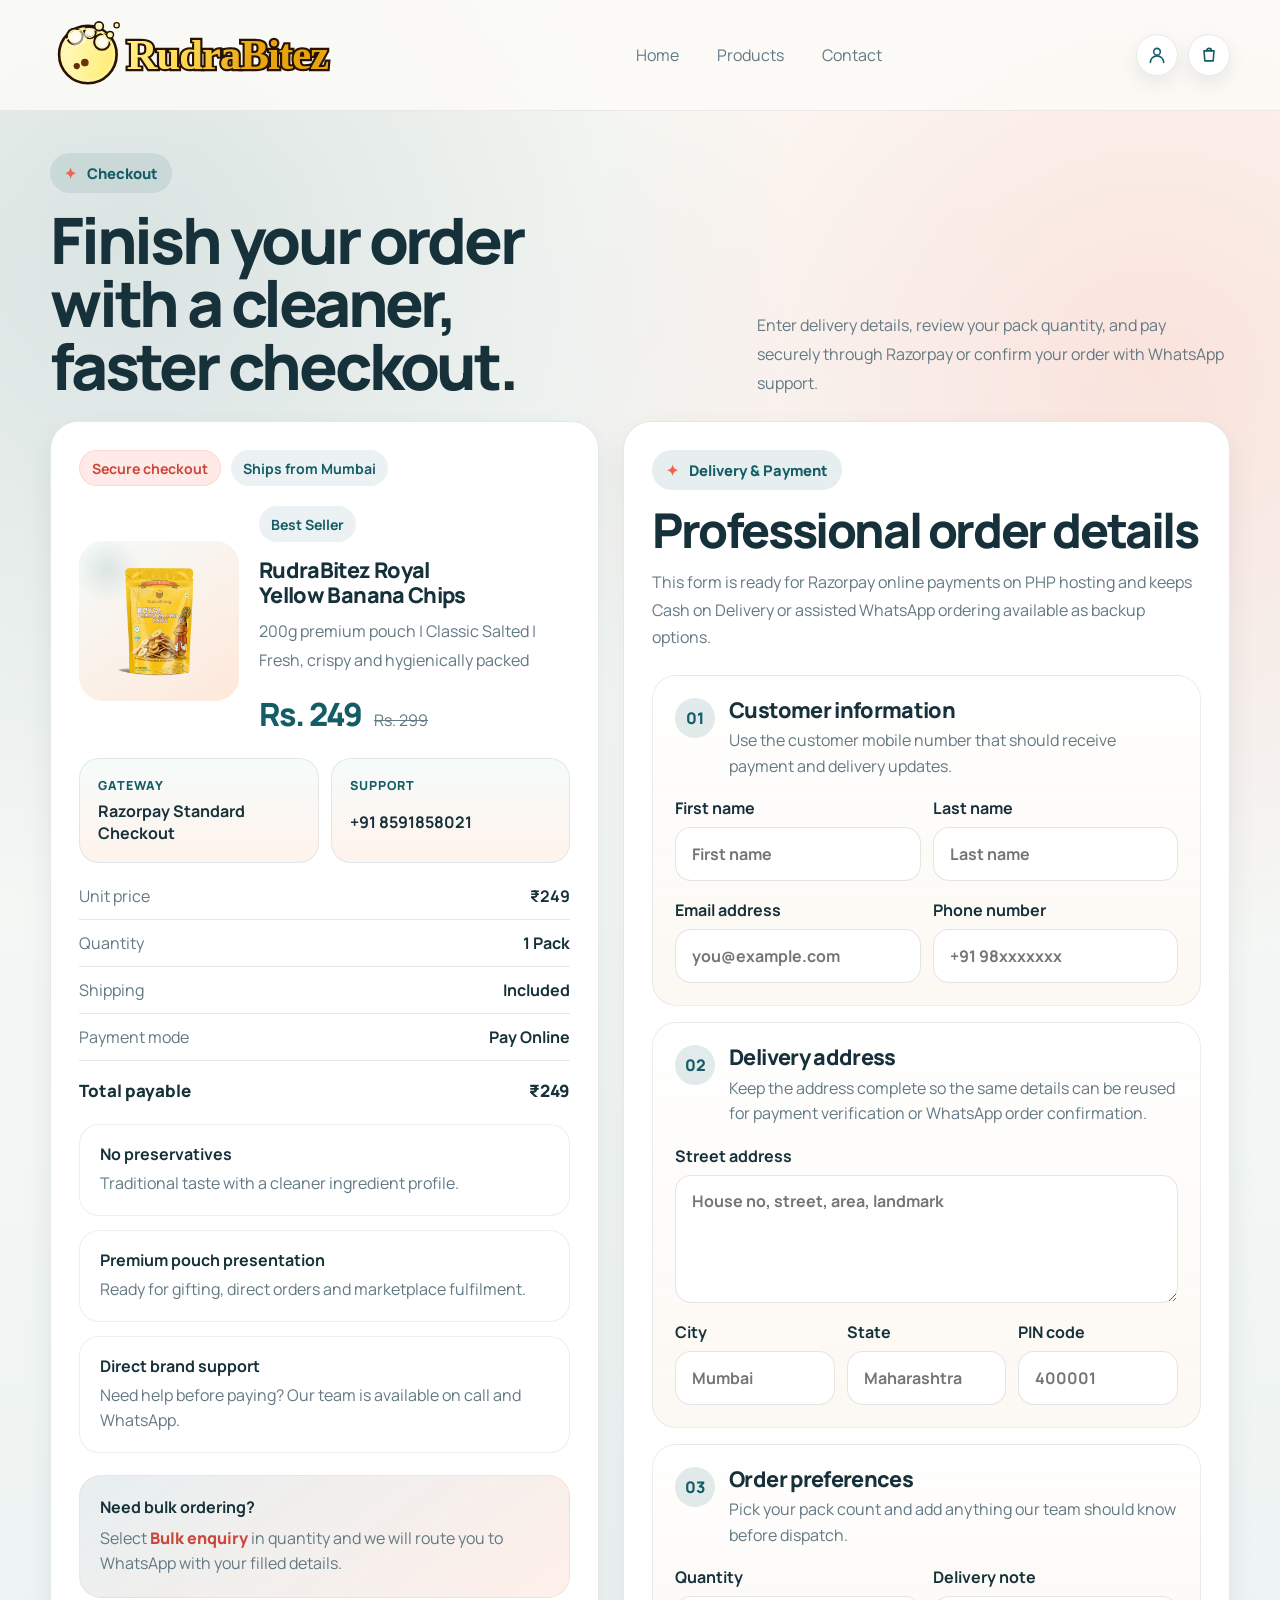
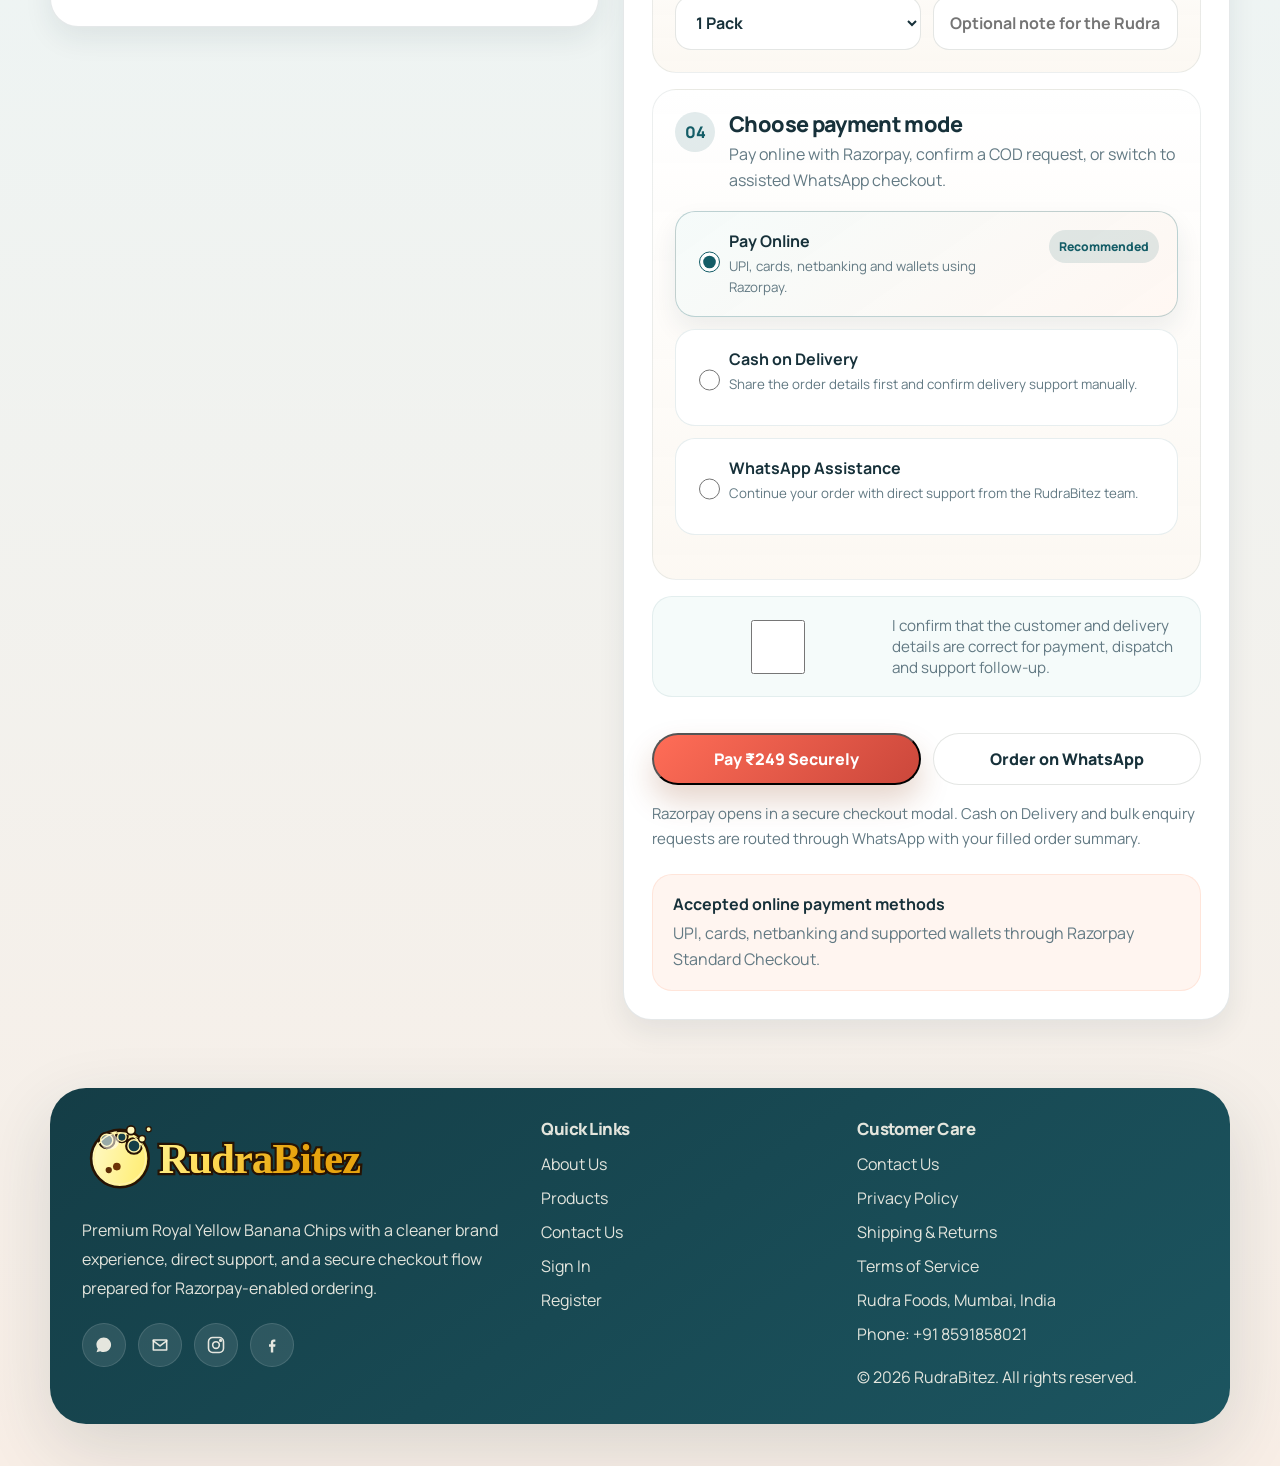
==== commit 8cf70641: "sixth commit" ====
--- a/checkout.html
+++ b/checkout.html
@@ -6,11 +6,19 @@
   <title>Checkout | RudraBitez</title>
   <meta name="description" content="Checkout for RudraBitez Royal Yellow Banana Chips.">
   <link rel="stylesheet" href="styles.css">
+  <script src="https://checkout.razorpay.com/v1/checkout.js" defer></script>
+  <script src="site.js" defer></script>
+  <script src="checkout.js" defer></script>
 </head>
 <body>
   <div class="page-shell">
     <header class="site-header">
       <div class="container nav">
+        <button class="nav-toggle" type="button" aria-label="Open menu" aria-controls="primary-nav" aria-expanded="false">
+          <span></span>
+          <span></span>
+          <span></span>
+        </button>
         <a class="brand" href="index.html" aria-label="RudraBitez home">
           <span class="brand-mark" aria-hidden="true">
             <svg viewBox="0 0 32 32" fill="none">
@@ -21,7 +29,7 @@
           </span>
           <span class="brand-name">RudraBitez</span>
         </a>
-        <nav class="nav-links" aria-label="Primary navigation">
+        <nav class="nav-links" id="primary-nav" aria-label="Primary navigation">
           <a href="index.html#top">Home</a>
           <a href="index.html#products">Products</a>
           <a href="index.html#contact">Contact</a>
@@ -33,7 +41,7 @@
               <circle cx="12" cy="8" r="4"></circle>
             </svg>
           </a>
-          <a class="nav-icon" href="checkout.html" aria-label="Checkout">
+          <a class="nav-icon nav-icon-cart" href="checkout.html" aria-label="Checkout">
             <svg viewBox="0 0 24 24" fill="none" stroke="currentColor" stroke-width="1.9" stroke-linecap="round" stroke-linejoin="round">
               <path d="M6 7h12l-1 12H7L6 7Z"></path>
               <path d="M9 7a3 3 0 0 1 6 0"></path>
@@ -45,24 +53,31 @@
 
     <main class="checkout-shell">
       <div class="container">
-        <div class="section-head" style="margin-bottom:24px;">
+        <div class="section-head checkout-hero-head" style="margin-bottom:24px;">
           <div>
             <span class="eyebrow">Checkout</span>
-            <h1 style="margin-top:16px; font-size:clamp(2.4rem, 5vw, 4rem);">Complete your RudraBitez order.</h1>
+            <h1 style="margin-top:16px; font-size:clamp(2.4rem, 5vw, 4rem);">Finish your order with a cleaner, faster checkout.</h1>
           </div>
-          <p>Review your product, fill in delivery details, choose payment mode, and proceed to place the order.</p>
+          <p>Enter delivery details, review your pack quantity, and pay securely through Razorpay or confirm your order with WhatsApp support.</p>
         </div>
 
+        <div id="checkout-status" class="checkout-status" hidden aria-live="polite"></div>
+
         <div class="checkout-grid">
-          <section class="checkout-card">
+          <aside class="checkout-card checkout-summary-card">
+            <div class="checkout-summary-head">
+              <span class="pill pill-accent">Secure checkout</span>
+              <span class="pill">Ships from Mumbai</span>
+            </div>
+
             <div class="checkout-product">
               <div class="checkout-product-media">
                 <img src="assets/banana-mockup-page-1-transparent.png" alt="RudraBitez Royal Yellow Banana Chips pack">
               </div>
               <div>
                 <span class="pill">Best Seller</span>
-                <h3 style="margin-top:16px;">Royal Yellow Banana Chips</h3>
-                <p style="margin-top:10px;">200g pack | Classic Salted | Premium pouch packaging</p>
+                <h3 style="margin-top:16px;">RudraBitez Royal Yellow Banana Chips</h3>
+                <p style="margin-top:10px;">200g premium pouch | Classic Salted | Fresh, crispy and hygienically packed</p>
                 <div class="price-line">
                   <span class="price-now">Rs. 249</span>
                   <span class="price-old">Rs. 299</span>
@@ -70,106 +85,214 @@
               </div>
             </div>
 
-            <div class="summary-list">
+            <div class="secure-strip">
+              <div class="secure-strip-item">
+                <strong>Gateway</strong>
+                <span>Razorpay Standard Checkout</span>
+              </div>
+              <div class="secure-strip-item">
+                <strong>Support</strong>
+                <a href="tel:+918591858021">+91 8591858021</a>
+              </div>
+            </div>
+
+            <div class="summary-list summary-list-pricing">
               <div class="summary-row">
-                <span>Product</span>
-                <strong>1 x Royal Yellow Banana Chips</strong>
+                <span>Unit price</span>
+                <strong id="summary-unit-price">Rs. 249</strong>
               </div>
               <div class="summary-row">
-                <span>Subtotal</span>
-                <strong>Rs. 249</strong>
+                <span>Quantity</span>
+                <strong id="summary-quantity">1 Pack</strong>
               </div>
               <div class="summary-row">
                 <span>Shipping</span>
-                <strong>To be confirmed</strong>
+                <strong id="summary-shipping">Included</strong>
               </div>
               <div class="summary-row">
-                <span>Support</span>
-                <strong><a href="tel:+918591858021">+91 8591858021</a></strong>
-              </div>
-              <div class="summary-row">
-                <span>Total</span>
-                <strong>Rs. 249 + shipping</strong>
-              </div>
-            </div>
-
-            <div class="pill-row">
-              <span class="pill">Premium Quality</span>
-              <span class="pill">Hygienic Packaging</span>
-              <span class="pill">WhatsApp Support</span>
-            </div>
-          </section>
-
-          <section class="checkout-card">
-            <span class="eyebrow">Delivery & Payment</span>
-            <form class="form-grid">
-              <div class="form-row">
+                <span>Payment mode</span>
+                <strong id="summary-payment-mode">Pay Online</strong>
+              </div>
+              <div class="summary-row summary-row-total">
+                <span>Total payable</span>
+                <strong id="summary-total">Rs. 249</strong>
+              </div>
+            </div>
+
+            <div class="checkout-benefit-list">
+              <article class="checkout-benefit-item">
+                <strong>No preservatives</strong>
+                <span>Traditional taste with a cleaner ingredient profile.</span>
+              </article>
+              <article class="checkout-benefit-item">
+                <strong>Premium pouch presentation</strong>
+                <span>Ready for gifting, direct orders and marketplace fulfilment.</span>
+              </article>
+              <article class="checkout-benefit-item">
+                <strong>Direct brand support</strong>
+                <span>Need help before paying? Our team is available on call and WhatsApp.</span>
+              </article>
+            </div>
+
+            <div class="checkout-support-note">
+              <strong>Need bulk ordering?</strong>
+              <p>Select <span>Bulk enquiry</span> in quantity and we will route you to WhatsApp with your filled details.</p>
+            </div>
+          </aside>
+
+          <section class="checkout-card checkout-form-card">
+            <div class="checkout-card-head">
+              <span class="eyebrow">Delivery & Payment</span>
+              <h2 style="margin-top:16px;">Professional order details</h2>
+              <p class="checkout-copy">This form is ready for Razorpay online payments on PHP hosting and keeps Cash on Delivery or assisted WhatsApp ordering available as backup options.</p>
+            </div>
+
+            <form id="checkout-form" class="form-grid checkout-form" data-unit-price="249" novalidate>
+              <section class="form-section">
+                <div class="form-section-head">
+                  <span class="form-step">01</span>
+                  <div>
+                    <h3>Customer information</h3>
+                    <p>Use the customer mobile number that should receive payment and delivery updates.</p>
+                  </div>
+                </div>
+
+                <div class="form-row checkout-two-col">
+                  <label class="field">
+                    First name
+                    <input type="text" name="first_name" placeholder="First name" autocomplete="given-name" maxlength="30" required>
+                  </label>
+                  <label class="field">
+                    Last name
+                    <input type="text" name="last_name" placeholder="Last name" autocomplete="family-name" maxlength="30" required>
+                  </label>
+                </div>
+
+                <div class="form-row checkout-two-col">
+                  <label class="field">
+                    Email address
+                    <input type="email" name="email" placeholder="you@example.com" autocomplete="email" maxlength="80" required>
+                  </label>
+                  <label class="field">
+                    Phone number
+                    <input type="tel" name="phone" placeholder="+91 98xxxxxxx" autocomplete="tel" inputmode="tel" maxlength="16" required>
+                  </label>
+                </div>
+              </section>
+
+              <section class="form-section">
+                <div class="form-section-head">
+                  <span class="form-step">02</span>
+                  <div>
+                    <h3>Delivery address</h3>
+                    <p>Keep the address complete so the same details can be reused for payment verification or WhatsApp order confirmation.</p>
+                  </div>
+                </div>
+
                 <label class="field">
-                  First name
-                  <input type="text" name="first_name" placeholder="First name">
+                  Street address
+                  <textarea name="address" placeholder="House no, street, area, landmark" autocomplete="street-address" maxlength="180" required></textarea>
                 </label>
-                <label class="field">
-                  Last name
-                  <input type="text" name="last_name" placeholder="Last name">
-                </label>
-              </div>
-
-              <div class="form-row">
-                <label class="field">
-                  Email address
-                  <input type="email" name="email" placeholder="you@example.com">
-                </label>
-                <label class="field">
-                  Phone number
-                  <input type="tel" name="phone" placeholder="+91">
-                </label>
-              </div>
-
-              <label class="field">
-                Delivery address
-                <textarea name="address" placeholder="House no, street, area, city, pin code"></textarea>
+
+                <div class="form-row checkout-three-col">
+                  <label class="field">
+                    City
+                    <input type="text" name="city" placeholder="Mumbai" autocomplete="address-level2" maxlength="40" required>
+                  </label>
+                  <label class="field">
+                    State
+                    <input type="text" name="state" placeholder="Maharashtra" autocomplete="address-level1" maxlength="40" required>
+                  </label>
+                  <label class="field">
+                    PIN code
+                    <input type="text" name="pincode" autocomplete="postal-code" inputmode="numeric" pattern="[0-9]{6}" maxlength="6" placeholder="400001" required>
+                  </label>
+                </div>
+              </section>
+
+              <section class="form-section">
+                <div class="form-section-head">
+                  <span class="form-step">03</span>
+                  <div>
+                    <h3>Order preferences</h3>
+                    <p>Pick your pack count and add anything our team should know before dispatch.</p>
+                  </div>
+                </div>
+
+                <div class="form-row checkout-two-col">
+                  <label class="field">
+                    Quantity
+                    <select id="checkout-quantity" name="quantity" required>
+                      <option value="1">1 Pack</option>
+                      <option value="2">2 Packs</option>
+                      <option value="3">3 Packs</option>
+                      <option value="5">5 Packs</option>
+                      <option value="bulk">Bulk enquiry</option>
+                    </select>
+                  </label>
+                  <label class="field">
+                    Delivery note
+                    <input type="text" name="note" placeholder="Optional note for the RudraBitez team" maxlength="160">
+                  </label>
+                </div>
+              </section>
+
+              <section class="form-section">
+                <div class="form-section-head">
+                  <span class="form-step">04</span>
+                  <div>
+                    <h3>Choose payment mode</h3>
+                    <p>Pay online with Razorpay, confirm a COD request, or switch to assisted WhatsApp checkout.</p>
+                  </div>
+                </div>
+
+                <div class="payment-choice-list">
+                  <label class="payment-option">
+                    <input type="radio" name="payment_mode" value="online" checked>
+                    <span class="payment-option-copy">
+                      <strong>Pay Online</strong>
+                      <small>UPI, cards, netbanking and wallets using Razorpay.</small>
+                    </span>
+                    <span class="payment-badge">Recommended</span>
+                  </label>
+
+                  <label class="payment-option">
+                    <input type="radio" name="payment_mode" value="cod">
+                    <span class="payment-option-copy">
+                      <strong>Cash on Delivery</strong>
+                      <small>Share the order details first and confirm delivery support manually.</small>
+                    </span>
+                  </label>
+
+                  <label class="payment-option">
+                    <input type="radio" name="payment_mode" value="whatsapp">
+                    <span class="payment-option-copy">
+                      <strong>WhatsApp Assistance</strong>
+                      <small>Continue your order with direct support from the RudraBitez team.</small>
+                    </span>
+                  </label>
+                </div>
+                <div class="field-error group-error" data-error-for="payment_mode" aria-live="polite"></div>
+              </section>
+
+              <label class="checkbox-row checkout-consent">
+                <input type="checkbox" name="consent" required>
+                <span>I confirm that the customer and delivery details are correct for payment, dispatch and support follow-up.</span>
               </label>
-
-              <div class="form-row">
-                <label class="field">
-                  Quantity
-                  <select name="quantity">
-                    <option>1 Pack</option>
-                    <option>2 Packs</option>
-                    <option>3 Packs</option>
-                    <option>5 Packs</option>
-                    <option>Bulk enquiry</option>
-                  </select>
-                </label>
-                <label class="field">
-                  Delivery note
-                  <input type="text" name="note" placeholder="Optional note">
-                </label>
-              </div>
-
-              <div>
-                <strong>Choose payment mode</strong>
-                <div class="payment-list">
-                  <label class="payment-item">
-                    <input type="radio" name="payment" checked>
-                    <span>Cash on Delivery</span>
-                  </label>
-                  <label class="payment-item">
-                    <input type="radio" name="payment">
-                    <span>UPI / QR Payment</span>
-                  </label>
-                  <label class="payment-item">
-                    <input type="radio" name="payment">
-                    <span>WhatsApp confirmation before payment</span>
-                  </label>
-                </div>
-              </div>
-
-              <button class="button" type="submit">Place Order</button>
-              <a class="button-outline" href="https://wa.me/918591858021?text=Hi%20RudraBitez%2C%20I%20want%20to%20complete%20my%20banana%20chips%20checkout." target="_blank" rel="noreferrer">Checkout on WhatsApp</a>
+              <div class="field-error group-error" data-error-for="consent" aria-live="polite"></div>
+
+              <div class="checkout-actions">
+                <button class="button" id="checkout-submit" type="submit">Pay Rs. 249 Securely</button>
+                <a class="button-outline" id="whatsapp-checkout" href="https://wa.me/918591858021?text=Hi%20RudraBitez%2C%20I%20want%20to%20complete%20my%20banana%20chips%20checkout." target="_blank" rel="noreferrer">Order on WhatsApp</a>
+              </div>
+
+              <p class="checkout-disclaimer">Razorpay opens in a secure checkout modal. Cash on Delivery and bulk enquiry requests are routed through WhatsApp with your filled order summary.</p>
             </form>
 
-            <p style="margin-top:16px;">This is a front-end checkout flow. Connect it to your payment gateway, order backend, or WhatsApp automation when you are ready.</p>
+            <div class="checkout-mini-note">
+              <strong>Accepted online payment methods</strong>
+              <span>UPI, cards, netbanking and supported wallets through Razorpay Standard Checkout.</span>
+            </div>
           </section>
         </div>
       </div>
@@ -189,7 +312,7 @@
               </span>
               <span class="brand-name">RudraBitez</span>
             </div>
-            <p style="margin-top:18px;max-width:58ch;">Premium Royal Yellow Banana Chips with a cleaner brand experience, direct support, and a checkout flow ready for backend integration whenever you want it.</p>
+            <p style="margin-top:18px;max-width:58ch;">Premium Royal Yellow Banana Chips with a cleaner brand experience, direct support, and a secure checkout flow prepared for Razorpay-enabled ordering.</p>
             <div class="social-icons">
               <a class="social-icon" href="https://wa.me/918591858021" target="_blank" rel="noreferrer" aria-label="WhatsApp">
                 <svg viewBox="0 0 24 24" fill="currentColor">
--- a/styles.css
+++ b/styles.css
@@ -1,4 +1,4 @@
-@import url("https://fonts.googleapis.com/css2?family=Manrope:wght@400;500;700;800&family=Fraunces:opsz,wght@9..144,600;9..144,700&family=Cormorant+Garamond:wght@700&display=swap");
+@import url("https://fonts.googleapis.com/css2?family=Manrope:wght@400;500;700;800&display=swap");
 
 :root {
   --bg: #eef4f3;
@@ -19,7 +19,6 @@
   --radius-lg: 28px;
   --radius-md: 20px;
   --radius-sm: 16px;
-  --brand-logo-image: url("data:image/svg+xml,%3Csvg xmlns='http://www.w3.org/2000/svg' viewBox='0 0 120 110'%3E%3Cdefs%3E%3ClinearGradient id='g' x1='16' y1='18' x2='96' y2='90' gradientUnits='userSpaceOnUse'%3E%3Cstop offset='0%25' stop-color='%23fff9bf'/%3E%3Cstop offset='25%25' stop-color='%23ffee6a'/%3E%3Cstop offset='55%25' stop-color='%23ffd62d'/%3E%3Cstop offset='100%25' stop-color='%23d88a00'/%3E%3C/linearGradient%3E%3ClinearGradient id='r' x1='26' y1='20' x2='84' y2='88' gradientUnits='userSpaceOnUse'%3E%3Cstop offset='0%25' stop-color='%23fff7a8'/%3E%3Cstop offset='100%25' stop-color='%23ffb800'/%3E%3C/linearGradient%3E%3C/defs%3E%3Cpath fill-rule='evenodd' d='M54 100c24.85 0 45-20.15 45-45S78.85 10 54 10 9 30.15 9 55s20.15 45 45 45Zm-18-63a13 13 0 1 0 0-26 13 13 0 0 0 0 26Zm23-11a10 10 0 1 0 0-20 10 10 0 0 0 0 20Zm18 18a14 14 0 1 0 0-28 14 14 0 0 0 0 28Z' fill='url(%23g)' stroke='%233e1f05' stroke-width='6' stroke-linejoin='round'/%3E%3Cpath fill-rule='evenodd' d='M54 95c22.09 0 40-17.91 40-40S76.09 15 54 15 14 32.91 14 55s17.91 40 40 40Zm-18-61a11 11 0 1 0 0-22 11 11 0 0 0 0 22Zm23-10a8 8 0 1 0 0-16 8 8 0 0 0 0 16Zm18 18a11 11 0 1 0 0-22 11 11 0 0 0 0 22Z' fill='none' stroke='url(%23r)' stroke-width='3.5' stroke-linejoin='round'/%3E%3Cellipse cx='38' cy='30' rx='17' ry='13' fill='%23ffffff' opacity='.52'/%3E%3Ccircle cx='34' cy='74' r='5.5' fill='%23592803'/%3E%3Ccircle cx='45' cy='67' r='6.6' fill='%236a3207'/%3E%3Ccircle cx='72' cy='7' r='5.4' fill='url(%23g)' stroke='%233e1f05' stroke-width='3'/%3E%3Ccircle cx='86' cy='12' r='8.5' fill='url(%23g)' stroke='%233e1f05' stroke-width='4'/%3E%3Ccircle cx='102' cy='30' r='6.4' fill='url(%23g)' stroke='%233e1f05' stroke-width='3.5'/%3E%3C/svg%3E");
 }
 
 * {
@@ -83,62 +82,58 @@
   padding: 16px 0;
 }
 
+.nav-toggle {
+  display: none;
+  width: 42px;
+  height: 42px;
+  padding: 0;
+  border: 0;
+  border-radius: 14px;
+  align-items: center;
+  justify-content: center;
+  flex-direction: column;
+  gap: 5px;
+  background: transparent;
+  color: var(--text);
+  cursor: pointer;
+}
+
+.nav-toggle span {
+  width: 20px;
+  height: 2px;
+  border-radius: 999px;
+  background: currentColor;
+  transition: transform 0.24s ease, opacity 0.24s ease;
+}
+
+.nav.is-open .nav-toggle span:nth-child(1) {
+  transform: translateY(7px) rotate(45deg);
+}
+
+.nav.is-open .nav-toggle span:nth-child(2) {
+  opacity: 0;
+}
+
+.nav.is-open .nav-toggle span:nth-child(3) {
+  transform: translateY(-7px) rotate(-45deg);
+}
+
 .brand {
-  display: inline-flex;
-  align-items: center;
-  gap: 15px;
-  font-weight: 800;
-  letter-spacing: 0.02em;
-  min-width: 0;
+  display: inline-block;
+  width: clamp(248px, 26vw, 360px);
+  min-width: 248px;
+  aspect-ratio: 17 / 4;
+  flex: 0 0 auto;
+  background: url("assets/rudrabitez-lockup.svg") left center / contain no-repeat;
+  vertical-align: middle;
 }
 
 .brand-mark {
-  position: relative;
-  width: 74px;
-  height: 68px;
-  flex: 0 0 auto;
-  display: block;
-  overflow: visible;
-  color: transparent;
-  font-size: 0;
-  isolation: isolate;
-  background: var(--brand-logo-image) center / contain no-repeat;
-  filter: drop-shadow(0 9px 14px rgba(68, 38, 7, 0.24));
-}
-
-.brand-mark > * {
-  display: none;
+  display: none !important;
 }
 
 .brand-name {
-  display: inline-block;
-  white-space: nowrap;
-  line-height: 0.88;
-  font-family: "Cormorant Garamond", "Fraunces", serif;
-  font-size: 2rem;
-  font-weight: 700;
-  letter-spacing: -0.05em;
-  color: #ffdd57;
-  background: linear-gradient(180deg, #fff8c0 0%, #ffef7d 24%, #ffd63a 56%, #df9500 100%);
-  background-clip: text;
-  -webkit-background-clip: text;
-  -webkit-text-fill-color: transparent;
-  -webkit-text-stroke: 1.45px rgba(54, 29, 7, 0.96);
-  text-shadow:
-    0 2px 0 rgba(80, 43, 8, 0.5),
-    0 6px 0 rgba(74, 39, 7, 0.18),
-    0 12px 18px rgba(71, 39, 7, 0.16);
-  transform: translateY(2px);
-}
-
-.brand-mark::before {
-  content: "";
-  position: absolute;
-  inset: 18px 12px 6px 12px;
-  border-radius: 50%;
-  background: radial-gradient(circle, rgba(77, 39, 7, 0.36) 0%, rgba(77, 39, 7, 0.12) 45%, transparent 72%);
-  filter: blur(10px);
-  z-index: -1;
+  display: none !important;
 }
 
 .nav-links,
@@ -238,6 +233,11 @@
   transform: translateY(-2px);
 }
 
+.button-outline.is-disabled {
+  pointer-events: none;
+  opacity: 0.68;
+}
+
 .eyebrow {
   display: inline-flex;
   align-items: center;
@@ -259,20 +259,25 @@
 h2,
 h3 {
   margin: 0;
-  font-family: "Fraunces", serif;
-  line-height: 1.05;
+  font-family: "Manrope", sans-serif;
+  font-weight: 800;
+  line-height: 0.98;
+  letter-spacing: -0.05em;
+  text-wrap: balance;
 }
 
 h1 {
-  font-size: clamp(2.8rem, 6vw, 5.2rem);
+  font-size: clamp(2.7rem, 5.7vw, 5rem);
 }
 
 h2 {
-  font-size: clamp(2rem, 4vw, 3.2rem);
+  font-size: clamp(1.95rem, 4vw, 3rem);
 }
 
 h3 {
   font-size: 1.35rem;
+  line-height: 1.12;
+  letter-spacing: -0.03em;
 }
 
 p {
@@ -353,24 +358,61 @@
   max-width: 220px;
   padding: 18px;
   border-radius: 22px;
-  background: rgba(255, 252, 245, 0.94);
-  border: 1px solid rgba(255, 255, 255, 0.35);
-  box-shadow: 0 16px 30px rgba(14, 23, 18, 0.18);
+  overflow: hidden;
+  background: rgba(255, 255, 255, 0.18);
+  border: 1px solid rgba(255, 255, 255, 0.22);
+  box-shadow: 0 18px 34px rgba(14, 23, 18, 0.12);
+  backdrop-filter: blur(14px) saturate(135%);
+}
+
+.hero-float::before {
+  content: "";
+  position: absolute;
+  inset: 0;
+  background: linear-gradient(135deg, rgba(255, 255, 255, 0.34), transparent 58%);
+  pointer-events: none;
 }
 
 .hero-float strong {
+  position: relative;
   display: block;
   margin-bottom: 8px;
+  color: var(--green-deep);
+}
+
+.hero-float p {
+  position: relative;
+  color: #5c717b;
 }
 
 .hero-float.top {
   top: 30px;
   right: 26px;
+  background: linear-gradient(180deg, rgba(231, 246, 244, 0.94), rgba(203, 227, 223, 0.84));
+  border-color: rgba(20, 93, 103, 0.18);
 }
 
 .hero-float.bottom {
   left: 26px;
   bottom: 30px;
+  background: linear-gradient(180deg, rgba(255, 236, 223, 0.94), rgba(248, 214, 188, 0.84));
+  border-color: rgba(201, 113, 71, 0.18);
+}
+
+.hero-float.top strong {
+  color: #124952;
+}
+
+.hero-float.top p {
+  color: #486670;
+}
+
+.hero-float.bottom strong {
+  color: #74422d;
+}
+
+.hero-float.bottom p {
+  color: #6e655d;
 }
 
 .hero-pack {
@@ -680,8 +722,10 @@
 }
 
 .price-now {
-  font-family: "Fraunces", serif;
+  font-family: "Manrope", sans-serif;
   font-size: 2rem;
+  font-weight: 800;
+  letter-spacing: -0.04em;
   color: var(--green);
 }
 
@@ -795,7 +839,10 @@
 .contact-panel textarea,
 .auth-card input,
 .auth-card select,
-.auth-card textarea {
+ .auth-card textarea,
+ .checkout-card input,
+ .checkout-card select,
+ .checkout-card textarea {
   width: 100%;
   min-height: 54px;
   border-radius: 16px;
@@ -806,12 +853,20 @@
 }
 
 .contact-panel textarea,
-.auth-card textarea {
+ .auth-card textarea,
+ .checkout-card textarea {
   min-height: 128px;
   padding: 14px 16px;
   resize: vertical;
 }
 
+.checkout-card input:focus,
+.checkout-card select:focus,
+.checkout-card textarea:focus {
+  outline: 3px solid rgba(20, 93, 103, 0.12);
+  border-color: rgba(20, 93, 103, 0.28);
+}
+
 .newsletter-form,
 .form-grid {
   display: grid;
@@ -822,14 +877,42 @@
 .newsletter-inline,
 .form-row {
   display: grid;
+  gap: 12px;
+}
+
+.newsletter-inline {
   grid-template-columns: 1fr auto;
-  gap: 12px;
+}
+
+.form-row {
+  grid-template-columns: repeat(2, minmax(0, 1fr));
 }
 
 .field {
   display: grid;
   gap: 8px;
   font-weight: 700;
+}
+
+.field.is-invalid input,
+.field.is-invalid select,
+.field.is-invalid textarea {
+  border-color: rgba(203, 71, 59, 0.5);
+  background: #fff8f6;
+  outline: 3px solid rgba(203, 71, 59, 0.08);
+}
+
+.field-error {
+  min-height: 1.1em;
+  color: #a3362d;
+  font-size: 0.84rem;
+  font-weight: 700;
+  line-height: 1.45;
+}
+
+.group-error {
+  min-height: 0;
+  margin-top: 4px;
 }
 
 .faq-item summary {
@@ -1000,6 +1083,10 @@
   padding: 42px 0 54px;
 }
 
+.checkout-hero-head {
+  align-items: end;
+}
+
 .checkout-grid {
   display: grid;
   grid-template-columns: 0.95fr 1.05fr;
@@ -1013,6 +1100,24 @@
   border-radius: var(--radius-lg);
   box-shadow: 0 12px 28px rgba(30, 55, 62, 0.08);
   padding: 28px;
+}
+
+.checkout-summary-card {
+  position: sticky;
+  top: 96px;
+}
+
+.checkout-summary-head {
+  display: flex;
+  flex-wrap: wrap;
+  gap: 10px;
+  margin-bottom: 20px;
+}
+
+.pill-accent {
+  background: rgba(255, 109, 87, 0.14);
+  color: var(--rust-deep);
+  border: 1px solid rgba(255, 109, 87, 0.16);
 }
 
 .checkout-product {
@@ -1040,8 +1145,37 @@
   transform: scale(1.06);
 }
 
-.summary-list,
-.payment-list {
+.secure-strip {
+  display: grid;
+  grid-template-columns: repeat(2, minmax(0, 1fr));
+  gap: 12px;
+  margin-top: 22px;
+}
+
+.secure-strip-item {
+  display: grid;
+  gap: 6px;
+  padding: 18px;
+  border-radius: 20px;
+  background: linear-gradient(180deg, rgba(245, 251, 250, 0.96), rgba(255, 242, 235, 0.9));
+  border: 1px solid rgba(20, 93, 103, 0.1);
+}
+
+.secure-strip-item strong {
+  color: var(--green);
+  font-size: 0.78rem;
+  font-weight: 800;
+  letter-spacing: 0.08em;
+  text-transform: uppercase;
+}
+
+.secure-strip-item span,
+.secure-strip-item a {
+  color: var(--text);
+  font-weight: 700;
+}
+
+.summary-list {
   display: grid;
   gap: 12px;
   margin-top: 22px;
@@ -1055,18 +1189,259 @@
   border-bottom: 1px solid var(--line);
 }
 
-.payment-item {
+.summary-row span {
+  color: var(--muted);
+}
+
+.summary-row strong {
+  color: var(--text);
+}
+
+.summary-row-total {
+  padding-top: 6px;
+  padding-bottom: 0;
+  border-bottom: 0;
+}
+
+.summary-row-total span,
+.summary-row-total strong {
+  color: var(--text);
+  font-size: 1.06rem;
+  font-weight: 800;
+}
+
+.checkout-benefit-list {
+  display: grid;
+  gap: 14px;
+  margin-top: 22px;
+}
+
+.checkout-benefit-item {
+  display: grid;
+  gap: 6px;
+  padding: 18px 20px;
+  border-radius: 20px;
+  background: rgba(255, 255, 255, 0.7);
+  border: 1px solid rgba(20, 93, 103, 0.09);
+}
+
+.checkout-benefit-item span {
+  color: var(--muted);
+  line-height: 1.6;
+}
+
+.checkout-support-note {
+  margin-top: 22px;
+  padding: 20px;
+  border-radius: 22px;
+  background: linear-gradient(145deg, rgba(20, 93, 103, 0.1), rgba(255, 146, 105, 0.14));
+  border: 1px solid rgba(255, 146, 105, 0.16);
+}
+
+.checkout-support-note p {
+  margin: 8px 0 0;
+  color: var(--muted);
+  line-height: 1.6;
+}
+
+.checkout-support-note span {
+  color: var(--rust-deep);
+  font-weight: 800;
+}
+
+.checkout-card-head p {
+  margin: 16px 0 0;
+  color: var(--muted);
+  line-height: 1.7;
+}
+
+.checkout-form {
+  margin-top: 24px;
+}
+
+.form-section {
+  display: grid;
+  gap: 18px;
+  padding: 22px;
+  border-radius: 24px;
+  background: linear-gradient(180deg, rgba(255, 255, 255, 0.98), rgba(252, 248, 242, 0.94));
+  border: 1px solid rgba(23, 49, 58, 0.08);
+}
+
+.form-section-head {
   display: flex;
+  gap: 14px;
+  align-items: flex-start;
+}
+
+.form-section-head p {
+  margin: 6px 0 0;
+  color: var(--muted);
+  line-height: 1.6;
+}
+
+.form-step {
+  width: 40px;
+  height: 40px;
+  border-radius: 999px;
+  display: inline-grid;
+  place-items: center;
+  flex: 0 0 auto;
+  background: rgba(20, 93, 103, 0.12);
+  color: var(--green);
+  font-weight: 800;
+}
+
+.checkout-two-col {
+  grid-template-columns: repeat(2, minmax(0, 1fr));
+}
+
+.checkout-three-col {
+  grid-template-columns: repeat(3, minmax(0, 1fr));
+}
+
+.payment-choice-list {
+  display: grid;
+  gap: 12px;
+}
+
+.payment-choice-list.is-invalid {
+  padding: 14px;
+  border-radius: 22px;
+  background: #fff8f6;
+  border: 1px solid rgba(203, 71, 59, 0.22);
+}
+
+.payment-option {
+  display: grid;
+  grid-template-columns: auto 1fr auto;
+  gap: 14px;
+  align-items: flex-start;
+  padding: 18px;
+  border-radius: 20px;
+  background: #fff;
+  border: 1px solid rgba(20, 93, 103, 0.1);
+  transition: transform 0.24s ease, border-color 0.24s ease, box-shadow 0.24s ease;
+  cursor: pointer;
+}
+
+.payment-option:hover {
+  transform: translateY(-1px);
+  border-color: rgba(20, 93, 103, 0.18);
+}
+
+.payment-option:has(input:checked) {
+  background: linear-gradient(145deg, rgba(245, 251, 250, 0.98), rgba(255, 247, 242, 0.96));
+  border-color: rgba(20, 93, 103, 0.26);
+  box-shadow: 0 12px 26px rgba(23, 49, 58, 0.08);
+}
+
+.payment-option input {
+  margin-top: 5px;
+  accent-color: var(--green);
+}
+
+.payment-option-copy {
+  display: grid;
+  gap: 4px;
+}
+
+.payment-option-copy strong {
+  color: var(--text);
+}
+
+.payment-option-copy small {
+  color: var(--muted);
+  line-height: 1.55;
+}
+
+.payment-badge {
+  align-self: start;
+  padding: 8px 10px;
+  border-radius: 999px;
+  background: rgba(20, 93, 103, 0.12);
+  color: var(--green);
+  font-size: 0.76rem;
+  font-weight: 800;
+}
+
+.checkout-consent {
   gap: 12px;
   align-items: flex-start;
+  padding: 18px 20px;
+  border-radius: 20px;
+  background: var(--surface-soft);
+  border: 1px solid rgba(20, 93, 103, 0.08);
+}
+
+.checkout-consent.is-invalid {
+  background: #fff8f6;
+  border-color: rgba(203, 71, 59, 0.22);
+}
+
+.checkout-consent input {
+  margin-top: 5px;
+}
+
+.checkout-actions {
+  display: grid;
+  grid-template-columns: repeat(2, minmax(0, 1fr));
+  gap: 12px;
+}
+
+.checkout-disclaimer {
+  margin: 0;
+  color: var(--muted);
+  line-height: 1.7;
+  font-size: 0.94rem;
+}
+
+.checkout-mini-note {
+  display: grid;
+  gap: 6px;
+  margin-top: 22px;
+  padding: 18px 20px;
+  border-radius: 20px;
+  background: rgba(255, 242, 235, 0.76);
+  border: 1px solid rgba(255, 146, 105, 0.16);
+}
+
+.checkout-mini-note span {
+  color: var(--muted);
+  line-height: 1.6;
+}
+
+.checkout-status {
+  margin-bottom: 20px;
   padding: 16px 18px;
-  border-radius: 18px;
-  background: var(--surface-soft);
-  border: 1px solid rgba(20, 93, 103, 0.1);
-}
-
-.payment-item input {
-  margin-top: 5px;
+  border-radius: 20px;
+  border: 1px solid transparent;
+  background: #fff;
+  box-shadow: 0 12px 24px rgba(23, 49, 58, 0.08);
+}
+
+.checkout-status.is-loading {
+  background: #eef7f5;
+  border-color: rgba(20, 93, 103, 0.16);
+  color: var(--green-deep);
+}
+
+.checkout-status.is-success {
+  background: #eef8f1;
+  border-color: rgba(42, 139, 94, 0.22);
+  color: #1d6c47;
+}
+
+.checkout-status.is-error {
+  background: #fff2ef;
+  border-color: rgba(203, 71, 59, 0.2);
+  color: #9f2f29;
+}
+
+.checkout-status.is-warning {
+  background: #fff7eb;
+  border-color: rgba(205, 134, 39, 0.22);
+  color: #8f5910;
 }
 
 .auth-side::after {
@@ -1195,11 +1570,16 @@
   .auth-side {
     min-height: 520px;
   }
+
+  .checkout-summary-card {
+    position: static;
+  }
 }
 
 @media (max-width: 760px) {
   .site-header {
-    position: static;
+    position: sticky;
+    top: 0;
   }
 
   .container {
@@ -1207,20 +1587,25 @@
   }
 
   .nav {
-    flex-direction: column;
-    align-items: flex-start;
-    gap: 14px;
-    grid-template-columns: 1fr;
-  }
-
-  .brand-mark {
-    width: 64px;
-    height: 58px;
-  }
-
-  .brand-name {
-    font-size: 1.48rem;
-    -webkit-text-stroke: 1.05px rgba(54, 29, 7, 0.96);
+    grid-template-columns: 42px minmax(0, 1fr) 42px;
+    grid-template-areas:
+      "toggle brand actions"
+      "links links links";
+    align-items: center;
+    gap: 10px 12px;
+    padding: 10px 0 12px;
+  }
+
+  .nav-toggle {
+    display: inline-flex;
+    grid-area: toggle;
+  }
+
+  .brand {
+    grid-area: brand;
+    width: min(100%, 210px);
+    min-width: 0;
+    justify-self: start;
   }
 
   .hero {
@@ -1228,30 +1613,47 @@
   }
 
   .nav-links {
+    grid-area: links;
     width: 100%;
-    gap: 10px;
-    flex-wrap: nowrap;
-    overflow-x: auto;
-    padding-bottom: 6px;
-    scrollbar-width: none;
-    -webkit-overflow-scrolling: touch;
+    display: none;
+    flex-direction: column;
+    align-items: stretch;
+    gap: 8px;
+    overflow: visible;
+    padding-top: 4px;
   }
 
   .nav-actions {
+    grid-area: actions;
+    width: auto;
+    justify-content: flex-end;
+    gap: 0;
+  }
+
+  .nav.is-open .nav-links {
+    display: flex;
+  }
+
+  .nav-icon {
+    width: 40px;
+    height: 40px;
+    border: 0;
+    border-radius: 12px;
+    background: transparent;
+    box-shadow: none;
+  }
+
+  .nav-icon-cart {
+    display: none;
+  }
+
+  .nav-links a {
     width: 100%;
-    justify-content: flex-end;
-  }
-
-  .nav-links::-webkit-scrollbar {
-    display: none;
-  }
-
-  .nav-links a {
-    flex: 0 0 auto;
-    padding: 10px 14px;
-    border-radius: 999px;
-    background: rgba(255, 255, 255, 0.78);
+    padding: 12px 14px;
+    border-radius: 16px;
+    background: rgba(255, 255, 255, 0.94);
     border: 1px solid rgba(32, 50, 38, 0.08);
+    box-shadow: 0 12px 24px rgba(23, 49, 58, 0.06);
   }
 
   .section-head {
@@ -1267,7 +1669,10 @@
   .ideas-grid,
   .faq-grid,
   .newsletter-inline,
-  .form-row {
+   .form-row,
+   .checkout-actions,
+   .secure-strip,
+   .checkout-three-col {
     grid-template-columns: 1fr;
   }
 
@@ -1393,6 +1798,53 @@
 
   .checkout-product {
     grid-template-columns: 1fr;
+  }
+
+  .checkout-card {
+    padding: 22px;
+  }
+
+  .checkout-hero-head {
+    gap: 16px;
+  }
+
+  .form-section {
+    padding: 18px;
+  }
+
+  .form-section-head {
+    flex-direction: column;
+    gap: 12px;
+  }
+
+  .form-step {
+    width: 36px;
+    height: 36px;
+  }
+
+  .summary-row {
+    flex-direction: column;
+    align-items: flex-start;
+    gap: 6px;
+  }
+
+  .checkout-status {
+    padding: 14px 16px;
+    border-radius: 18px;
+  }
+
+  .payment-option {
+    grid-template-columns: auto 1fr;
+    padding: 16px;
+  }
+
+  .payment-badge {
+    grid-column: 2;
+    justify-self: start;
+  }
+
+  .field-error {
+    font-size: 0.8rem;
   }
 
   .auth-side {
@@ -1498,20 +1950,27 @@
     font-size: clamp(1.75rem, 8vw, 2.2rem);
   }
 
-  .brand-mark {
-    width: 56px;
-    height: 50px;
-  }
-
-  .brand-name {
-    font-size: 1.26rem;
-    -webkit-text-stroke: 0.88px rgba(54, 29, 7, 0.96);
+  .brand {
+    width: 228px;
+    min-width: 228px;
   }
 
   .button,
   .button-outline {
     min-height: 48px;
     padding: 0 18px;
+  }
+
+  .payment-option {
+    grid-template-columns: 1fr;
+  }
+
+  .payment-option input {
+    margin: 0;
+  }
+
+  .payment-badge {
+    grid-column: auto;
   }
 
   .tag,
@@ -1548,6 +2007,12 @@
     padding: 20px;
   }
 
+  .form-section,
+  .checkout-mini-note,
+  .checkout-consent {
+    padding: 16px;
+  }
+
   .social-icon {
     width: 34px;
     height: 34px;
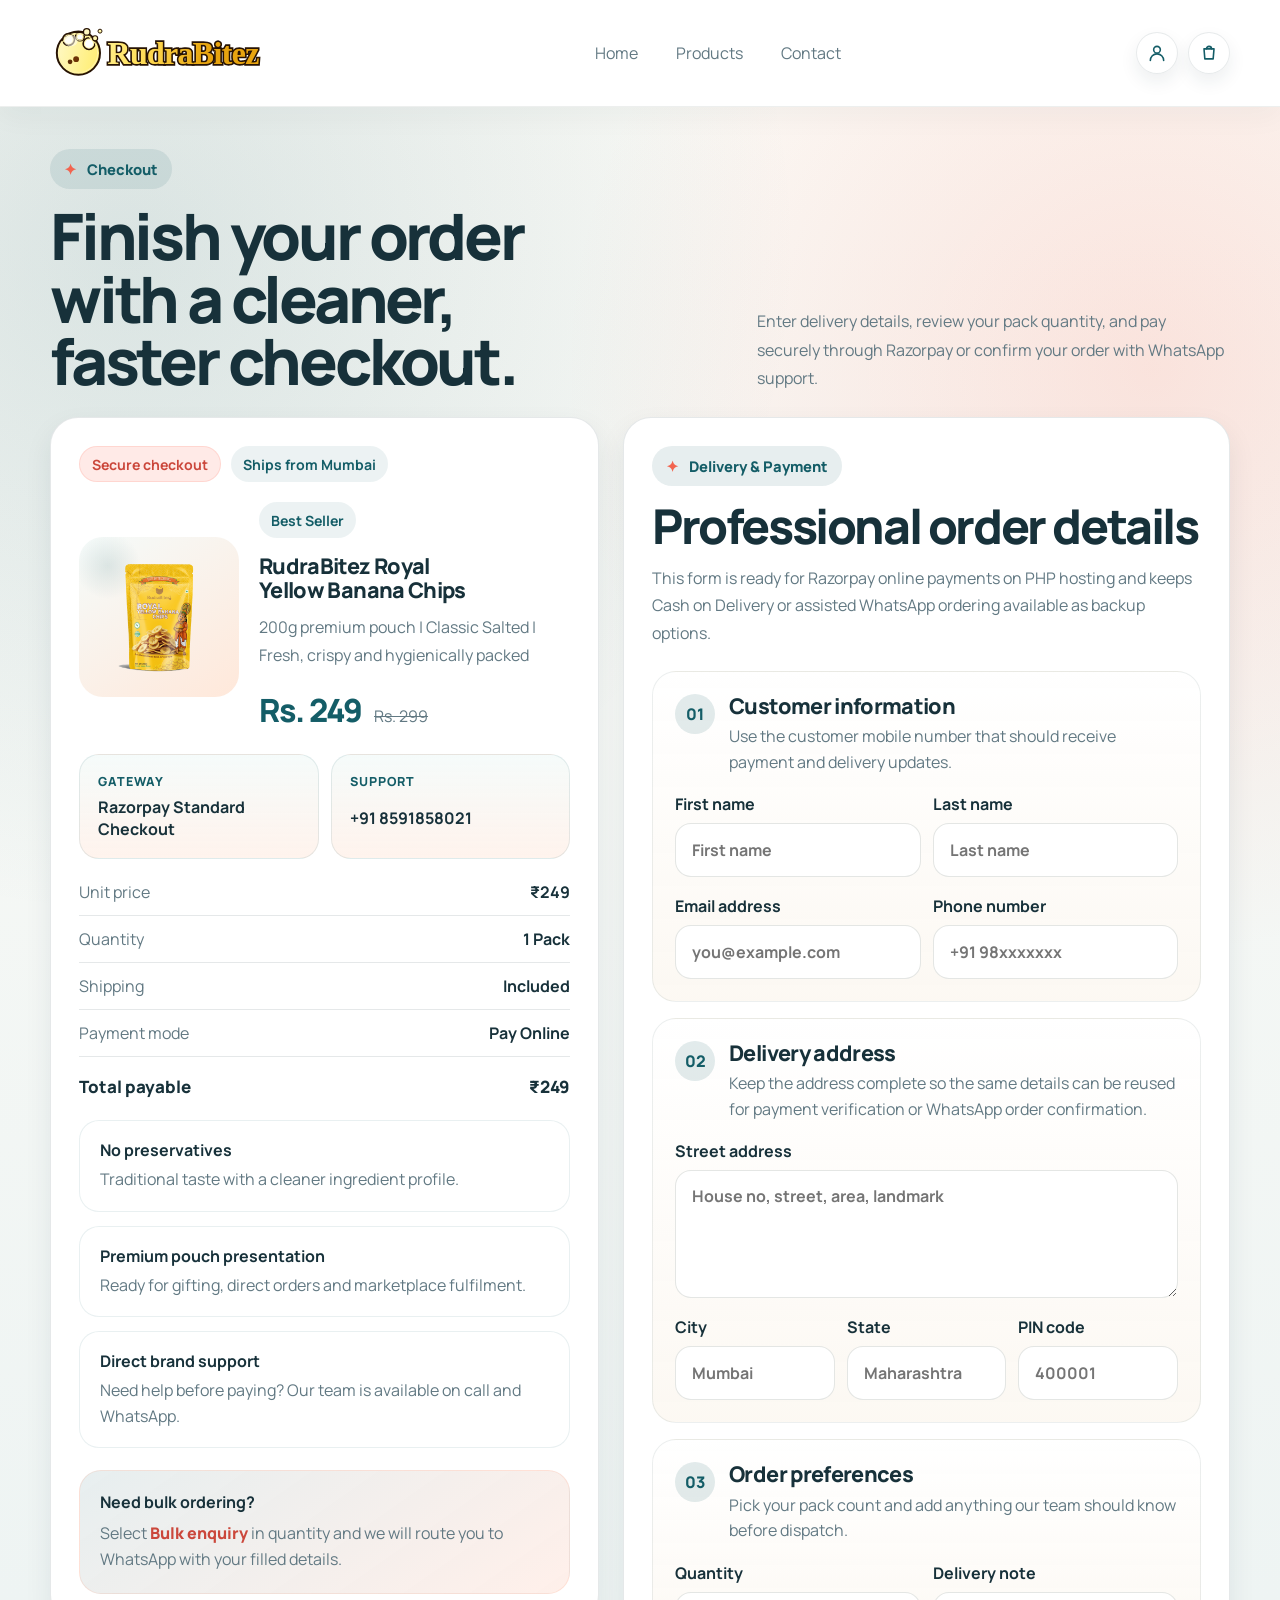
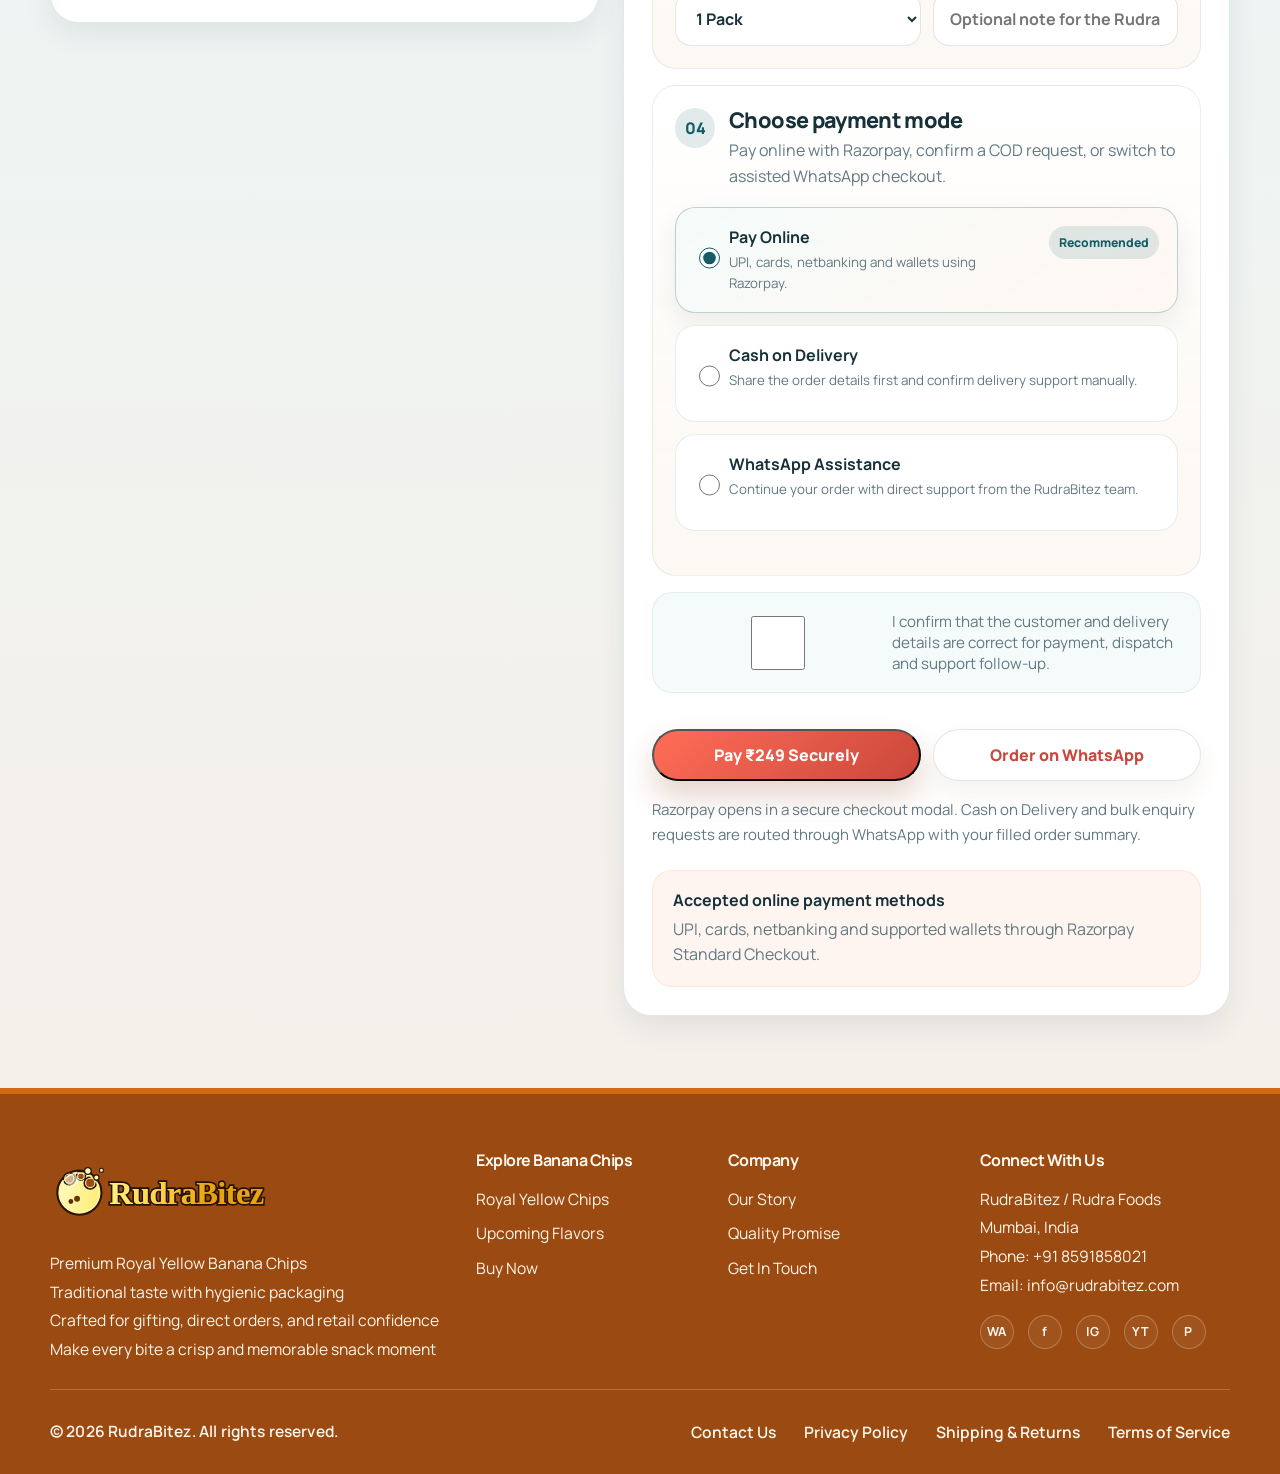
==== commit 96d1c870: "third commit" ====
--- a/checkout.html
+++ b/checkout.html
@@ -6,6 +6,7 @@
   <title>Checkout | RudraBitez</title>
   <meta name="description" content="Checkout for RudraBitez Royal Yellow Banana Chips.">
   <link rel="stylesheet" href="styles.css">
+  <link rel="stylesheet" href="mobile-fixes.css">
   <script src="https://checkout.razorpay.com/v1/checkout.js" defer></script>
   <script src="site.js" defer></script>
   <script src="checkout.js" defer></script>
@@ -31,7 +32,7 @@
         </a>
         <nav class="nav-links" id="primary-nav" aria-label="Primary navigation">
           <a href="index.html#top">Home</a>
-          <a href="index.html#products">Products</a>
+          <a href="products.html">Products</a>
           <a href="index.html#contact">Contact</a>
         </nav>
         <div class="nav-actions" aria-label="Quick actions">
@@ -298,69 +299,59 @@
       </div>
     </main>
 
-    <footer class="footer">
-      <div class="container footer-wrap">
-        <div class="footer-grid">
+    <footer class="footer footer-compact">
+      <div class="container footer-compact-wrap">
+        <div class="footer-rich-top">
+          <div class="footer-brand-block">
+            <a class="footer-brandmark" href="index.html#top">RudraBitez<sup>TM</sup></a>
+            <div class="footer-brand-copy">
+              <p>Premium Royal Yellow Banana Chips</p>
+              <p>Traditional taste with hygienic packaging</p>
+              <p>Crafted for gifting, direct orders, and retail confidence</p>
+              <p>Make every bite a crisp and memorable snack moment</p>
+            </div>
+          </div>
           <div>
-            <div class="brand">
-              <span class="brand-mark" aria-hidden="true">
-                <svg viewBox="0 0 32 32" fill="none">
-                  <circle cx="10.5" cy="10.5" r="5.5" stroke="currentColor" stroke-width="2"></circle>
-                  <path d="M19 21c3.2-5.3 7.1-7.7 11-7-1.2 3.9-4.8 8.1-11 7Z" fill="currentColor"></path>
-                  <path d="M15.5 18.5c3-4.6 2.7-9.1-1-13.5-2 4.3-1.8 8.6 1 13.5Z" fill="currentColor" opacity=".75"></path>
-                </svg>
-              </span>
-              <span class="brand-name">RudraBitez</span>
-            </div>
-            <p style="margin-top:18px;max-width:58ch;">Premium Royal Yellow Banana Chips with a cleaner brand experience, direct support, and a secure checkout flow prepared for Razorpay-enabled ordering.</p>
-            <div class="social-icons">
-              <a class="social-icon" href="https://wa.me/918591858021" target="_blank" rel="noreferrer" aria-label="WhatsApp">
-                <svg viewBox="0 0 24 24" fill="currentColor">
-                  <path d="M20.5 11.8c0 4.8-3.9 8.7-8.8 8.7-1.5 0-3-.4-4.2-1.1L3 20.8l1.5-4.2A8.65 8.65 0 0 1 2.9 11.8c0-4.8 3.9-8.7 8.8-8.7 4.9 0 8.8 3.9 8.8 8.7Z"></path>
-                </svg>
-              </a>
-              <a class="social-icon" href="mailto:info@rudrabitez.com" aria-label="Email">
-                <svg viewBox="0 0 24 24" fill="none" stroke="currentColor" stroke-width="1.9" stroke-linecap="round" stroke-linejoin="round">
-                  <path d="M4 6h16v12H4z"></path>
-                  <path d="m4 7 8 6 8-6"></path>
-                </svg>
-              </a>
-              <a class="social-icon" href="#" aria-label="Instagram">
-                <svg viewBox="0 0 24 24" fill="none" stroke="currentColor" stroke-width="1.9" stroke-linecap="round" stroke-linejoin="round">
-                  <rect x="3" y="3" width="18" height="18" rx="5"></rect>
-                  <circle cx="12" cy="12" r="4"></circle>
-                  <circle cx="17.5" cy="6.5" r="1"></circle>
-                </svg>
-              </a>
-              <a class="social-icon" href="#" aria-label="Facebook">
-                <svg viewBox="0 0 24 24" fill="currentColor">
-                  <path d="M13.5 21v-7h2.3l.4-2.8h-2.7V9.4c0-.8.2-1.4 1.4-1.4H16V5.5c-.5-.1-1.2-.1-2-.1-2 0-3.4 1.2-3.4 3.6v2.1H8.4V14h2.2v7h2.9Z"></path>
-                </svg>
-              </a>
-            </div>
+            <h3 class="footer-col-title">Explore Banana Chips</h3>
+            <nav class="footer-rich-list" aria-label="Explore banana chips">
+              <a href="product.html">Royal Yellow Chips</a>
+              <a href="index.html#products">Upcoming Flavors</a>
+              <a href="checkout.html">Buy Now</a>
+            </nav>
           </div>
           <div>
-            <h3 class="footer-title">Quick Links</h3>
-            <div class="footer-list">
-              <a href="index.html#about">About Us</a>
-              <a href="index.html#products">Products</a>
-              <a href="index.html#contact">Contact Us</a>
-              <a href="signin.html">Sign In</a>
-              <a href="register.html">Register</a>
-            </div>
+            <h3 class="footer-col-title">Company</h3>
+            <nav class="footer-rich-list" aria-label="Company links">
+              <a href="index.html#about">Our Story</a>
+              <a href="product.html">Quality Promise</a>
+              <a href="index.html#contact">Get In Touch</a>
+            </nav>
           </div>
           <div>
-            <h3 class="footer-title">Customer Care</h3>
-            <div class="footer-list">
-              <a href="index.html#contact">Contact Us</a>
-              <a href="privacy-policy.html">Privacy Policy</a>
-              <a href="shipping-returns.html">Shipping & Returns</a>
-              <a href="terms-of-service.html">Terms of Service</a>
-              <span>Rudra Foods, Mumbai, India</span>
-              <span>Phone: +91 8591858021</span>
-            </div>
-            <p style="margin-top:18px;">© 2026 RudraBitez. All rights reserved.</p>
-          </div>
+            <h3 class="footer-col-title">Connect With Us</h3>
+            <div class="footer-contact-block">
+              <p>RudraBitez / Rudra Foods</p>
+              <p>Mumbai, India</p>
+              <p>Phone: <a href="tel:+918591858021">+91 8591858021</a></p>
+              <p>Email: <a href="mailto:info@rudrabitez.com">info@rudrabitez.com</a></p>
+            </div>
+            <div class="footer-social" aria-label="Social media links">
+              <a href="https://wa.me/918591858021" target="_blank" rel="noreferrer" aria-label="WhatsApp"><span class="footer-social-label">WA</span></a>
+              <a href="https://www.facebook.com/" target="_blank" rel="noreferrer" aria-label="Facebook"><span class="footer-social-label">f</span></a>
+              <a href="https://www.instagram.com/" target="_blank" rel="noreferrer" aria-label="Instagram"><span class="footer-social-label">IG</span></a>
+              <a href="https://www.youtube.com/" target="_blank" rel="noreferrer" aria-label="YouTube"><span class="footer-social-label">YT</span></a>
+              <a href="https://in.pinterest.com/" target="_blank" rel="noreferrer" aria-label="Pinterest"><span class="footer-social-label">P</span></a>
+            </div>
+          </div>
+        </div>
+        <div class="footer-compact-bottom">
+          <p class="footer-compact-copy">© 2026 RudraBitez. All rights reserved.</p>
+          <nav class="footer-compact-links" aria-label="Footer links">
+            <a href="index.html#contact">Contact Us</a>
+            <a href="privacy-policy.html">Privacy Policy</a>
+            <a href="shipping-returns.html">Shipping &amp; Returns</a>
+            <a href="terms-of-service.html">Terms of Service</a>
+          </nav>
         </div>
       </div>
     </footer>
--- a/styles.css
+++ b/styles.css
@@ -5,6 +5,7 @@
   --surface: #ffffff;
   --surface-soft: #f5fbfa;
   --surface-warm: #fff2eb;
+  --nav-surface: #ffffff;
   --text: #17313a;
   --muted: #627983;
   --line: rgba(23, 49, 58, 0.11);
@@ -19,6 +20,16 @@
   --radius-lg: 28px;
   --radius-md: 20px;
   --radius-sm: 16px;
+  /* Paste your final logo URL/path in the variable below */
+  --brand-logo-url: url("assets/rudrabitez-lockup.svg");
+  --brand-logo-width: clamp(250px, 18vw, 340px);
+  --brand-logo-height: 74px;
+  --brand-logo-mobile-width: 210px;
+  --brand-logo-mobile-height: 54px;
+  --footer-logo-width: clamp(220px, 20vw, 320px);
+  --footer-logo-height: 82px;
+  --footer-logo-mobile-width: 220px;
+  --footer-logo-mobile-height: 62px;
 }
 
 * {
@@ -69,9 +80,10 @@
   position: sticky;
   top: 0;
   z-index: 20;
-  background: rgba(252, 251, 247, 0.86);
-  backdrop-filter: blur(18px);
+  background: var(--nav-surface);
+  backdrop-filter: none;
   border-bottom: 1px solid rgba(32, 50, 38, 0.08);
+  box-shadow: 0 10px 26px rgba(23, 49, 58, 0.04);
 }
 
 .nav {
@@ -120,12 +132,13 @@
 
 .brand {
   display: inline-block;
-  width: clamp(248px, 26vw, 360px);
-  min-width: 248px;
-  aspect-ratio: 17 / 4;
+  width: var(--brand-logo-width);
+  min-width: 0;
+  height: var(--brand-logo-height);
   flex: 0 0 auto;
-  background: url("assets/rudrabitez-lockup.svg") left center / contain no-repeat;
+  background: transparent var(--brand-logo-url) left center / contain no-repeat;
   vertical-align: middle;
+  overflow: hidden;
 }
 
 .brand-mark {
@@ -218,6 +231,8 @@
 .button-outline {
   background: #fff;
   border: 1px solid rgba(32, 50, 38, 0.12);
+  color: var(--rust-deep);
+  box-shadow: 0 12px 24px rgba(140, 92, 37, 0.08);
 }
 
 .button-link {
@@ -231,6 +246,28 @@
 .button-outline:hover,
 .button-link:hover {
   transform: translateY(-2px);
+}
+
+.button-whatsapp {
+  display: inline-flex;
+  align-items: center;
+  justify-content: center;
+  gap: 10px;
+  min-height: 52px;
+  padding: 0 22px;
+  border-radius: 999px;
+  border: 0;
+  background: linear-gradient(135deg, #1fa855, #118743);
+  color: #fff;
+  font-weight: 800;
+  box-shadow: 0 14px 28px rgba(17, 135, 67, 0.24);
+  transition: transform 0.24s ease, box-shadow 0.24s ease, filter 0.24s ease;
+}
+
+.button-whatsapp:hover {
+  transform: translateY(-2px);
+  box-shadow: 0 18px 34px rgba(17, 135, 67, 0.28);
+  filter: saturate(1.03);
 }
 
 .button-outline.is-disabled {
@@ -314,12 +351,76 @@
   max-width: 58ch;
 }
 
+.hero-eyebrow {
+  padding: 8px 12px;
+  font-size: 0.82rem;
+  background: rgba(247, 187, 64, 0.18);
+  color: #b35e00;
+}
+
+.hero-title {
+  max-width: 11.5ch;
+  font-size: clamp(2.2rem, 4.4vw, 4rem);
+}
+
+.hero-title-accent {
+  color: #d97a05;
+}
+
+.hero-subtitle {
+  max-width: 44ch;
+  font-size: clamp(0.98rem, 1.25vw, 1.14rem);
+  color: #536a74;
+}
+
 .hero-actions {
   margin-top: 28px;
 }
 
-.hero-tags {
+.hero-tags,
+.hero-proof {
   margin-top: 24px;
+}
+
+.hero-proof {
+  display: flex;
+  align-items: center;
+  gap: 16px;
+  flex-wrap: wrap;
+}
+
+.hero-proof-dots {
+  display: inline-flex;
+  align-items: center;
+  gap: 8px;
+}
+
+.hero-proof-dots span {
+  width: 34px;
+  height: 34px;
+  border-radius: 999px;
+  display: inline-flex;
+  align-items: center;
+  justify-content: center;
+  background: rgba(247, 187, 64, 0.18);
+  color: #c06e06;
+  font-size: 0.92rem;
+  font-weight: 800;
+}
+
+.hero-proof-copy {
+  display: grid;
+  gap: 4px;
+}
+
+.hero-proof-copy strong {
+  color: #183632;
+  font-size: 1rem;
+}
+
+.hero-proof-copy span {
+  color: #536a74;
+  font-size: 0.95rem;
 }
 
 .tag {
@@ -346,10 +447,34 @@
   border-radius: var(--radius-xl);
   overflow: hidden;
   background:
-    radial-gradient(circle at 20% 18%, rgba(255, 241, 230, 0.46), transparent 18%),
-    radial-gradient(circle at 84% 18%, rgba(255, 255, 255, 0.22), transparent 16%),
-    linear-gradient(145deg, #103d48 0%, #176872 34%, #ff7659 76%, #ffb56a 100%);
+    radial-gradient(circle at 18% 12%, rgba(255, 238, 204, 0.62), transparent 18%),
+    linear-gradient(180deg, #fffdf7 0%, #fff9ef 100%);
   box-shadow: var(--shadow);
+}
+
+.hero-slider {
+  position: relative;
+  height: 100%;
+}
+
+.hero-slider-track {
+  position: relative;
+  min-height: 620px;
+}
+
+.hero-slide {
+  position: absolute;
+  inset: 0;
+  opacity: 0;
+  visibility: hidden;
+  pointer-events: none;
+  transition: opacity 0.45s ease, visibility 0.45s ease;
+}
+
+.hero-slide.is-active {
+  opacity: 1;
+  visibility: visible;
+  pointer-events: auto;
 }
 
 .hero-float {
@@ -436,6 +561,237 @@
   transform: rotate(10deg);
   filter: drop-shadow(0 16px 24px rgba(14, 23, 18, 0.22));
   transition: transform 0.45s ease, filter 0.45s ease;
+}
+
+.hero-slide-feature {
+  position: relative;
+  padding: 18px 18px 88px;
+}
+
+.hero-feature-stage {
+  position: absolute;
+  inset: 22px 26px 72px 26px;
+  border-radius: 32px;
+  overflow: hidden;
+  display: flex;
+  align-items: center;
+  justify-content: center;
+  padding: 92px 32px 104px;
+  background:
+    radial-gradient(circle at 20% 18%, rgba(255, 255, 255, 0.38), transparent 22%),
+    linear-gradient(145deg, #eeebee 0%, #c9c6cc 100%);
+  box-shadow: inset 0 1px 0 rgba(255, 255, 255, 0.72), 0 22px 38px rgba(27, 41, 53, 0.14);
+}
+
+.hero-feature-stage::after {
+  display: none;
+}
+
+.hero-feature-main {
+  position: relative;
+  z-index: 1;
+  width: min(62%, 300px);
+  max-height: 100%;
+  object-fit: contain;
+  object-position: center center;
+  filter: drop-shadow(0 26px 36px rgba(28, 38, 49, 0.22));
+  transition: transform 0.45s ease;
+}
+
+.hero-slide-feature:hover .hero-feature-main {
+  transform: scale(1.03);
+}
+
+.hero-feature-badge {
+  position: absolute;
+  z-index: 3;
+  display: flex;
+  align-items: center;
+  gap: 14px;
+  min-height: 76px;
+  padding: 14px 20px;
+  border-radius: 22px;
+  background: rgba(255, 255, 255, 0.96);
+  border: 1px solid rgba(23, 49, 58, 0.08);
+  box-shadow: 0 18px 30px rgba(19, 34, 42, 0.14);
+}
+
+.hero-feature-badge-top {
+  top: 22px;
+  left: 22px;
+}
+
+.hero-feature-badge-bottom {
+  right: 22px;
+  bottom: 22px;
+  gap: 12px;
+  max-width: 240px;
+}
+
+.hero-feature-badge-icon {
+  width: 46px;
+  height: 46px;
+  border-radius: 999px;
+  display: inline-flex;
+  align-items: center;
+  justify-content: center;
+  background: #d7f8df;
+  color: #17a34a;
+  font-size: 1.45rem;
+  font-weight: 800;
+  flex: 0 0 auto;
+}
+
+.hero-feature-badge-copy {
+  display: grid;
+  gap: 4px;
+}
+
+.hero-feature-badge-copy span {
+  color: #7a808d;
+  font-size: 0.94rem;
+}
+
+.hero-feature-badge-copy strong {
+  color: #0f1826;
+  font-size: 1.05rem;
+}
+
+.hero-feature-badge-bottom strong {
+  color: #d17016;
+  font-size: 2rem;
+  line-height: 0.95;
+}
+
+.hero-feature-badge-bottom span {
+  color: #0f1826;
+  font-size: 0.95rem;
+  font-weight: 700;
+  line-height: 1.35;
+}
+
+.hero-slide-photo {
+  display: flex;
+  align-items: center;
+  justify-content: center;
+  padding: 34px 30px 92px;
+}
+
+.hero-slide-image-wrap {
+  position: relative;
+  width: min(86%, 520px);
+  display: flex;
+  align-items: center;
+  justify-content: center;
+}
+
+.hero-slide-image-front {
+  width: min(84%, 500px);
+}
+
+.hero-slide-image-back {
+  width: min(72%, 430px);
+}
+
+.hero-slide-image {
+  width: 100%;
+  max-height: 470px;
+  object-fit: contain;
+  display: block;
+  filter: drop-shadow(0 24px 34px rgba(14, 23, 18, 0.22));
+  transition: transform 0.45s ease;
+}
+
+.hero-slide-photo:hover .hero-slide-image {
+  transform: scale(1.03);
+}
+
+.hero-slide-caption {
+  position: absolute;
+  left: 28px;
+  right: 28px;
+  bottom: 26px;
+  display: flex;
+  flex-direction: column;
+  gap: 8px;
+  padding: 18px 20px;
+  border-radius: 22px;
+  background: rgba(255, 248, 239, 0.92);
+  border: 1px solid rgba(255, 255, 255, 0.28);
+  box-shadow: 0 16px 28px rgba(14, 23, 18, 0.12);
+  backdrop-filter: blur(10px);
+}
+
+.hero-slide-caption strong {
+  color: #17474b;
+}
+
+.hero-slide-caption p {
+  color: #5f6d72;
+}
+
+.hero-slide-caption-dark {
+  background: rgba(239, 247, 246, 0.9);
+}
+
+.hero-slider-controls {
+  position: absolute;
+  left: 26px;
+  right: 26px;
+  bottom: 22px;
+  z-index: 4;
+  display: flex;
+  align-items: center;
+  justify-content: space-between;
+  gap: 16px;
+}
+
+.hero-slider-arrow {
+  width: 44px;
+  height: 44px;
+  border: 0;
+  border-radius: 999px;
+  background: rgba(255, 255, 255, 0.86);
+  color: var(--green-deep);
+  display: inline-flex;
+  align-items: center;
+  justify-content: center;
+  font-size: 1.6rem;
+  cursor: pointer;
+  box-shadow: 0 12px 20px rgba(12, 26, 32, 0.12);
+  transition: transform 0.2s ease, color 0.2s ease;
+}
+
+.hero-slider-arrow:hover {
+  transform: translateY(-2px);
+  color: var(--rust-deep);
+}
+
+.hero-slider-dots {
+  display: inline-flex;
+  align-items: center;
+  justify-content: center;
+  gap: 10px;
+  padding: 10px 16px;
+  border-radius: 999px;
+  background: rgba(255, 255, 255, 0.18);
+  backdrop-filter: blur(10px);
+}
+
+.hero-slider-dot {
+  width: 10px;
+  height: 10px;
+  padding: 0;
+  border: 0;
+  border-radius: 999px;
+  background: rgba(255, 255, 255, 0.52);
+  cursor: pointer;
+  transition: transform 0.2s ease, background 0.2s ease, width 0.2s ease;
+}
+
+.hero-slider-dot.is-active {
+  width: 26px;
+  background: #fff8ed;
 }
 
 .metrics {
@@ -522,7 +878,7 @@
 }
 
 .products-grid {
-  grid-template-columns: repeat(4, minmax(0, 1fr));
+  grid-template-columns: repeat(3, minmax(0, 1fr));
 }
 
 .content-card,
@@ -1003,6 +1359,164 @@
   font-size: 0.94rem;
 }
 
+.footer.footer-compact {
+  padding: 0;
+  margin-top: 18px;
+  background: #9b4a11;
+  border-top: 6px solid #d06a17;
+}
+
+.footer-compact-wrap {
+  padding: 58px 0 28px;
+  display: grid;
+  gap: 28px;
+}
+
+.footer-rich-top {
+  display: grid;
+  grid-template-columns: 1.8fr 1fr 1fr 1.15fr;
+  gap: 34px;
+}
+
+.footer-brand-block {
+  max-width: 420px;
+}
+
+.footer-brandmark {
+  display: block;
+  width: var(--footer-logo-width);
+  height: var(--footer-logo-height);
+  background: transparent var(--brand-logo-url) left center / contain no-repeat;
+  text-decoration: none;
+  color: transparent;
+  font-size: 0;
+  line-height: 0;
+  overflow: hidden;
+  white-space: nowrap;
+  text-indent: -9999px;
+}
+
+.footer-brandmark sup {
+  display: none;
+}
+
+.footer-brand-copy {
+  margin-top: 18px;
+  display: grid;
+  gap: 6px;
+}
+
+.footer-brand-copy p,
+.footer-contact-block p {
+  color: #fff5ea;
+  font-size: 0.98rem;
+  line-height: 1.45;
+}
+
+.footer-compact-copy {
+  color: #fff6ed;
+  font-size: 0.97rem;
+  font-weight: 600;
+  letter-spacing: 0.01em;
+}
+
+.footer-col-title {
+  margin-bottom: 18px;
+  color: #fffaf2;
+  font-size: 1rem;
+  font-weight: 700;
+}
+
+.footer-rich-list {
+  display: grid;
+  gap: 12px;
+}
+
+.footer-rich-list a,
+.footer-rich-list span,
+.footer-contact-block a {
+  color: #fff5ea;
+  text-decoration: none;
+  font-size: 0.98rem;
+  line-height: 1.45;
+  transition: color 0.2s ease, opacity 0.2s ease;
+}
+
+.footer-contact-block {
+  display: grid;
+  gap: 6px;
+}
+
+.footer-social {
+  display: flex;
+  flex-wrap: wrap;
+  gap: 14px;
+  margin-top: 18px;
+}
+
+.footer-social a {
+  width: 34px;
+  height: 34px;
+  display: inline-flex;
+  align-items: center;
+  justify-content: center;
+  color: #fff7ed;
+  text-decoration: none;
+  border-radius: 999px;
+  border: 1px solid rgba(255, 247, 237, 0.26);
+  background: rgba(255, 247, 237, 0.05);
+  transition: transform 0.2s ease, background 0.2s ease, border-color 0.2s ease;
+}
+
+.footer-social a:hover {
+  transform: translateY(-2px);
+  background: rgba(255, 247, 237, 0.12);
+  border-color: rgba(255, 247, 237, 0.38);
+}
+
+.footer-social svg {
+  width: 18px;
+  height: 18px;
+}
+
+.footer-social-label {
+  font-size: 0.78rem;
+  font-weight: 700;
+  letter-spacing: 0.02em;
+}
+
+.footer-compact-links {
+  display: flex;
+  align-items: center;
+  justify-content: flex-end;
+  flex-wrap: wrap;
+  gap: 16px 28px;
+}
+
+.footer-compact-bottom {
+  padding-top: 28px;
+  border-top: 1px solid rgba(232, 155, 80, 0.45);
+  display: flex;
+  align-items: center;
+  justify-content: space-between;
+  gap: 24px;
+}
+
+.footer-compact-links a {
+  color: #fff8ef;
+  text-decoration: none;
+  font-size: 0.98rem;
+  font-weight: 600;
+  transition: opacity 0.2s ease, color 0.2s ease;
+}
+
+.footer-rich-list a:hover,
+.footer-contact-block a:hover,
+.footer-compact-links a:hover {
+  color: #fff2d9;
+  opacity: 0.9;
+}
+
 .legal-shell {
   padding: 42px 0 54px;
 }
@@ -1050,6 +1564,28 @@
   padding: 30px;
 }
 
+.auth-card {
+  position: relative;
+  overflow: hidden;
+  background: linear-gradient(180deg, rgba(255, 255, 255, 0.99), rgba(252, 248, 242, 0.96));
+}
+
+.auth-card > * {
+  position: relative;
+  z-index: 1;
+}
+
+.auth-card::before {
+  content: "";
+  position: absolute;
+  width: 220px;
+  height: 220px;
+  border-radius: 999px;
+  background: radial-gradient(circle, rgba(20, 93, 103, 0.08), transparent 70%);
+  right: -80px;
+  top: -90px;
+}
+
 .auth-side {
   position: relative;
   overflow: hidden;
@@ -1065,6 +1601,437 @@
 
 .hero-visual:hover .hero-pack-back {
   transform: rotate(10deg) scale(1.06);
+}
+
+.video-feature {
+  padding-top: 12px;
+}
+
+.video-feature-grid {
+  display: grid;
+  grid-template-columns: minmax(0, 0.92fr) minmax(0, 1.08fr);
+  gap: 28px;
+  align-items: center;
+}
+
+.video-copy-panel {
+  min-height: 100%;
+}
+
+.video-stage {
+  position: relative;
+  overflow: hidden;
+  background:
+    radial-gradient(circle at 16% 18%, rgba(255, 240, 222, 0.5), transparent 24%),
+    radial-gradient(circle at 88% 84%, rgba(255, 168, 107, 0.2), transparent 22%),
+    linear-gradient(145deg, #133d48 0%, #1b6570 44%, #f7d6b4 100%);
+}
+
+.video-stage::before {
+  content: "";
+  position: absolute;
+  width: 240px;
+  height: 240px;
+  top: -80px;
+  right: -40px;
+  border-radius: 999px;
+  background: radial-gradient(circle, rgba(255, 255, 255, 0.24), rgba(255, 255, 255, 0));
+  pointer-events: none;
+}
+
+.video-stage-head {
+  position: relative;
+  z-index: 1;
+  display: flex;
+  align-items: center;
+  justify-content: space-between;
+  gap: 14px;
+  margin-bottom: 20px;
+  color: #f7faf8;
+}
+
+.video-stage-head p {
+  color: rgba(247, 250, 248, 0.8);
+}
+
+.video-badge {
+  display: inline-flex;
+  align-items: center;
+  padding: 10px 14px;
+  border-radius: 999px;
+  background: rgba(255, 250, 240, 0.2);
+  border: 1px solid rgba(255, 255, 255, 0.2);
+  font-size: 0.82rem;
+  font-weight: 800;
+  letter-spacing: 0.03em;
+  text-transform: uppercase;
+}
+
+.video-shell {
+  position: relative;
+  z-index: 1;
+  border-radius: 28px;
+  padding: 10px;
+  background: rgba(255, 250, 243, 0.12);
+  border: 1px solid rgba(255, 255, 255, 0.18);
+  box-shadow: 0 22px 48px rgba(10, 23, 27, 0.18);
+}
+
+.brand-film-video {
+  width: 100%;
+  display: block;
+  aspect-ratio: 16 / 9;
+  object-fit: cover;
+  border-radius: 22px;
+  background: #000;
+}
+
+.product-card[data-card-link] {
+  cursor: pointer;
+}
+
+.product-card[data-card-link]:focus-visible {
+  outline: 3px solid rgba(20, 93, 103, 0.22);
+  outline-offset: 3px;
+}
+
+.product-page {
+  padding-bottom: 12px;
+}
+
+.product-hero {
+  padding-top: 42px;
+}
+
+.product-detail-grid {
+  display: grid;
+  grid-template-columns: minmax(0, 1.02fr) minmax(0, 0.98fr);
+  gap: 28px;
+  align-items: start;
+}
+
+.product-gallery-card,
+.product-info-card {
+  min-height: 100%;
+}
+
+.product-gallery-card {
+  overflow: hidden;
+}
+
+.product-gallery-stage {
+  position: relative;
+  min-height: 560px;
+  padding: 34px;
+  border-radius: 28px;
+  background:
+    radial-gradient(circle at 18% 18%, rgba(255, 241, 229, 0.5), transparent 22%),
+    linear-gradient(145deg, #fff7ef 0%, #fff1df 48%, #f7dfcb 100%);
+  display: flex;
+  align-items: center;
+  justify-content: center;
+}
+
+.product-stage-badge {
+  position: absolute;
+  top: 22px;
+  left: 22px;
+  z-index: 1;
+  padding: 10px 14px;
+  border-radius: 999px;
+  background: #ffffff;
+  color: var(--green-deep);
+  font-size: 0.82rem;
+  font-weight: 800;
+  letter-spacing: 0.03em;
+  text-transform: uppercase;
+  box-shadow: 0 12px 24px rgba(23, 49, 58, 0.08);
+}
+
+.product-gallery-main {
+  width: min(100%, 460px);
+  max-height: 470px;
+  object-fit: contain;
+  filter: drop-shadow(0 24px 34px rgba(15, 20, 14, 0.18));
+  transition: transform 0.35s ease;
+}
+
+.product-gallery-stage:hover .product-gallery-main {
+  transform: scale(1.03);
+}
+
+.product-gallery-thumbs {
+  display: grid;
+  grid-template-columns: repeat(4, minmax(0, 1fr));
+  gap: 14px;
+  margin-top: 18px;
+}
+
+.product-thumb-button {
+  padding: 10px;
+  border: 1px solid rgba(23, 49, 58, 0.1);
+  border-radius: 18px;
+  background: #fff;
+  box-shadow: 0 12px 24px rgba(23, 49, 58, 0.06);
+  cursor: pointer;
+  transition: transform 0.2s ease, border-color 0.2s ease, box-shadow 0.2s ease;
+}
+
+.product-thumb-button img {
+  width: 100%;
+  height: 94px;
+  object-fit: contain;
+  display: block;
+}
+
+.product-thumb-button:hover,
+.product-thumb-button.is-active {
+  transform: translateY(-2px);
+  border-color: rgba(20, 93, 103, 0.26);
+  box-shadow: 0 16px 30px rgba(23, 49, 58, 0.08);
+}
+
+.product-gallery-note {
+  margin-top: 16px;
+  color: #667981;
+  font-size: 0.96rem;
+}
+
+.product-info-card {
+  display: flex;
+  flex-direction: column;
+  gap: 20px;
+}
+
+.product-lead {
+  font-size: 1.02rem;
+  line-height: 1.8;
+}
+
+.product-price-row {
+  display: flex;
+  align-items: center;
+  justify-content: space-between;
+  gap: 18px;
+  padding: 20px 22px;
+  border-radius: 24px;
+  background: linear-gradient(145deg, #fff6ee, #fff1df);
+  border: 1px solid rgba(211, 132, 77, 0.14);
+}
+
+.product-price-label {
+  display: block;
+  color: #846d60;
+  font-size: 0.84rem;
+  font-weight: 700;
+  text-transform: uppercase;
+  letter-spacing: 0.06em;
+}
+
+.product-price-value {
+  display: block;
+  margin-top: 6px;
+  color: #183632;
+  font-size: clamp(2rem, 3vw, 2.8rem);
+  line-height: 0.96;
+}
+
+.product-chip-row {
+  display: flex;
+  flex-wrap: wrap;
+  justify-content: flex-end;
+  gap: 10px;
+}
+
+.product-cta-group {
+  display: flex;
+  flex-wrap: wrap;
+  gap: 12px;
+}
+
+.product-cta-group > * {
+  flex: 1 1 220px;
+}
+
+.product-trust-strip {
+  display: flex;
+  flex-wrap: wrap;
+  gap: 10px;
+}
+
+.product-trust-strip span {
+  padding: 11px 14px;
+  border-radius: 999px;
+  background: rgba(20, 93, 103, 0.08);
+  color: var(--green-deep);
+  font-size: 0.9rem;
+  font-weight: 700;
+}
+
+.product-meta-list {
+  display: grid;
+  gap: 12px;
+  margin: 0;
+  padding: 0;
+  list-style: none;
+}
+
+.product-meta-list li {
+  display: flex;
+  align-items: center;
+  justify-content: space-between;
+  gap: 16px;
+  padding: 14px 0;
+  border-bottom: 1px solid rgba(23, 49, 58, 0.08);
+}
+
+.product-meta-list li:last-child {
+  border-bottom: 0;
+}
+
+.product-meta-list span {
+  color: #65767d;
+}
+
+.product-meta-list strong {
+  color: #193634;
+  text-align: right;
+}
+
+.product-meta-list-wide strong {
+  max-width: 58%;
+}
+
+.product-contact-note {
+  padding: 18px 20px;
+  border-radius: 22px;
+  background: rgba(20, 93, 103, 0.07);
+  border: 1px solid rgba(20, 93, 103, 0.1);
+}
+
+.product-contact-note strong {
+  display: block;
+  margin-bottom: 8px;
+  color: var(--green-deep);
+}
+
+.product-contact-note p {
+  color: #5f7279;
+}
+
+.product-video-panel {
+  min-height: 100%;
+}
+
+.products-page {
+  background:
+    radial-gradient(circle at 10% 0%, rgba(20, 93, 103, 0.08), transparent 28%),
+    linear-gradient(180deg, #fffdf8 0%, #fff6ef 100%);
+}
+
+.products-hero {
+  padding-top: 32px;
+}
+
+.products-showcase {
+  background:
+    radial-gradient(circle at 14% 16%, rgba(20, 93, 103, 0.12), transparent 22%),
+    linear-gradient(145deg, #eff7f6, #fff0e3 62%, #ffd1b2 100%);
+}
+
+.products-stage {
+  min-height: 480px;
+}
+
+.products-copy-card {
+  position: relative;
+  overflow: hidden;
+}
+
+.products-copy-card::after {
+  content: "";
+  position: absolute;
+  inset: auto -80px -90px auto;
+  width: 220px;
+  height: 220px;
+  border-radius: 999px;
+  background: radial-gradient(circle, rgba(255, 109, 87, 0.18), transparent 68%);
+  pointer-events: none;
+}
+
+.products-price-card {
+  display: flex;
+  align-items: center;
+  justify-content: space-between;
+  gap: 18px;
+  margin: 22px 0;
+  padding: 20px 22px;
+  border-radius: 24px;
+  border: 1px solid rgba(20, 93, 103, 0.1);
+  background: linear-gradient(145deg, rgba(255, 255, 255, 0.96), rgba(251, 242, 235, 0.92));
+}
+
+.products-mini-points {
+  display: grid;
+  gap: 14px;
+  margin-top: 22px;
+}
+
+.products-mini-point {
+  padding: 16px 18px;
+  border-radius: 20px;
+  border: 1px solid rgba(20, 93, 103, 0.08);
+  background: rgba(255, 255, 255, 0.72);
+}
+
+.products-mini-point strong {
+  display: block;
+  margin-bottom: 6px;
+}
+
+.products-rating-strip {
+  display: flex;
+  flex-wrap: wrap;
+  gap: 12px;
+  margin-top: 18px;
+}
+
+.products-rating-strip span {
+  display: inline-flex;
+  align-items: center;
+  min-height: 40px;
+  padding: 0 16px;
+  border-radius: 999px;
+  background: rgba(255, 255, 255, 0.6);
+  border: 1px solid rgba(20, 93, 103, 0.1);
+  color: var(--green-deep);
+  font-size: 0.92rem;
+  font-weight: 700;
+}
+
+.products-head-centered {
+  align-items: end;
+}
+
+.products-story-band {
+  padding-top: 10px;
+}
+
+.products-steps,
+.products-reviews {
+  background: rgba(255, 255, 255, 0.52);
+}
+
+.products-review-card {
+  min-height: 100%;
+}
+
+.products-stars {
+  display: inline-block;
+  margin-bottom: 14px;
+  color: #d06a17;
+  letter-spacing: 0.16em;
+  font-weight: 800;
 }
 
 .difference-media:hover img {
@@ -1411,7 +2378,8 @@
   line-height: 1.6;
 }
 
-.checkout-status {
+.checkout-status,
+.auth-status {
   margin-bottom: 20px;
   padding: 16px 18px;
   border-radius: 20px;
@@ -1420,25 +2388,29 @@
   box-shadow: 0 12px 24px rgba(23, 49, 58, 0.08);
 }
 
-.checkout-status.is-loading {
+.checkout-status.is-loading,
+.auth-status.is-loading {
   background: #eef7f5;
   border-color: rgba(20, 93, 103, 0.16);
   color: var(--green-deep);
 }
 
-.checkout-status.is-success {
+.checkout-status.is-success,
+.auth-status.is-success {
   background: #eef8f1;
   border-color: rgba(42, 139, 94, 0.22);
   color: #1d6c47;
 }
 
-.checkout-status.is-error {
+.checkout-status.is-error,
+.auth-status.is-error {
   background: #fff2ef;
   border-color: rgba(203, 71, 59, 0.2);
   color: #9f2f29;
 }
 
-.checkout-status.is-warning {
+.checkout-status.is-warning,
+.auth-status.is-warning {
   background: #fff7eb;
   border-color: rgba(205, 134, 39, 0.22);
   color: #8f5910;
@@ -1485,6 +2457,140 @@
   font-size: clamp(2rem, 4vw, 3rem);
 }
 
+.auth-card-head p {
+  margin: 16px 0 0;
+}
+
+.auth-form {
+  margin-top: 24px;
+}
+
+.auth-feature-stack {
+  display: grid;
+  gap: 12px;
+}
+
+.auth-feature-tile {
+  display: grid;
+  gap: 6px;
+  padding: 16px 18px;
+  border-radius: 20px;
+  background: rgba(255, 255, 255, 0.12);
+  border: 1px solid rgba(255, 255, 255, 0.16);
+}
+
+.auth-feature-tile strong,
+.auth-support-card strong {
+  color: #fffaf0;
+}
+
+.auth-feature-tile span,
+.auth-support-card p,
+.auth-support-card a {
+  color: rgba(255, 250, 240, 0.88);
+}
+
+.auth-support-card {
+  display: grid;
+  gap: 10px;
+  padding: 18px 20px;
+  border-radius: 22px;
+  background: rgba(255, 250, 240, 0.12);
+  border: 1px solid rgba(255, 255, 255, 0.14);
+}
+
+.auth-link-row {
+  display: flex;
+  flex-wrap: wrap;
+  align-items: center;
+  gap: 12px;
+}
+
+.auth-link-row .button-outline {
+  background: rgba(255, 255, 255, 0.92);
+}
+
+.input-shell {
+  position: relative;
+  display: grid;
+  align-items: center;
+}
+
+.input-shell input {
+  padding-right: 84px;
+}
+
+.password-toggle {
+  position: absolute;
+  right: 10px;
+  top: 50%;
+  transform: translateY(-50%);
+  min-height: 38px;
+  padding: 0 12px;
+  border: 0;
+  border-radius: 999px;
+  background: rgba(20, 93, 103, 0.1);
+  color: var(--green);
+  font-weight: 800;
+  cursor: pointer;
+}
+
+.password-toggle:hover {
+  background: rgba(20, 93, 103, 0.16);
+}
+
+.auth-inline-link {
+  font-weight: 800;
+  color: var(--rust);
+}
+
+.auth-utility-row {
+  display: flex;
+  flex-wrap: wrap;
+  align-items: center;
+  justify-content: space-between;
+  gap: 12px;
+}
+
+.auth-helper-text {
+  font-size: 0.94rem;
+  line-height: 1.7;
+}
+
+.auth-switch {
+  margin-top: 22px;
+}
+
+.password-strength {
+  display: grid;
+  gap: 10px;
+  padding: 16px 18px;
+  border-radius: 20px;
+  background: rgba(20, 93, 103, 0.06);
+  border: 1px solid rgba(20, 93, 103, 0.1);
+}
+
+.password-strength strong {
+  font-size: 0.92rem;
+}
+
+.strength-meter {
+  width: 100%;
+  height: 10px;
+  overflow: hidden;
+  border-radius: 999px;
+  background: rgba(20, 93, 103, 0.1);
+}
+
+.strength-meter-fill {
+  display: block;
+  width: 0;
+  height: 100%;
+  border-radius: inherit;
+  background: linear-gradient(90deg, #cb473b, #ff9269);
+  transition: width 0.24s ease, background 0.24s ease;
+}
+
 .small-note {
   display: flex;
   flex-wrap: wrap;
@@ -1498,6 +2604,13 @@
   gap: 10px;
   color: var(--muted);
   font-size: 0.95rem;
+}
+
+.checkbox-row.is-invalid {
+  padding: 12px 14px;
+  border-radius: 16px;
+  background: #fff8f6;
+  border: 1px solid rgba(203, 71, 59, 0.2);
 }
 
 .checkbox-row input {
@@ -1547,7 +2660,9 @@
   .contact-grid,
   .footer-grid,
   .auth-grid,
-  .checkout-grid {
+  .checkout-grid,
+  .video-feature-grid,
+  .product-detail-grid {
     grid-template-columns: 1fr;
   }
 
@@ -1603,13 +2718,23 @@
 
   .brand {
     grid-area: brand;
-    width: min(100%, 210px);
+    width: min(100%, var(--brand-logo-mobile-width));
+    height: var(--brand-logo-mobile-height);
     min-width: 0;
     justify-self: start;
   }
 
   .hero {
     padding-top: 30px;
+  }
+
+  .hero-title {
+    max-width: 13ch;
+    font-size: clamp(1.95rem, 8vw, 2.9rem);
+  }
+
+  .hero-subtitle {
+    font-size: 0.98rem;
   }
 
   .nav-links {
@@ -1684,6 +2809,93 @@
     gap: 14px;
   }
 
+  .hero-slider-track {
+    min-height: 560px;
+  }
+
+  .hero-slide {
+    padding: 0;
+  }
+
+  .hero-slide.is-active {
+    display: flex;
+    flex-direction: column;
+    gap: 14px;
+  }
+
+  .hero-slide-feature.is-active {
+    display: block;
+  }
+
+  .hero-slide-feature {
+    padding: 14px 14px 80px;
+  }
+
+  .hero-feature-stage {
+    position: relative;
+    inset: auto;
+    min-height: 430px;
+    margin-top: 72px;
+    border-radius: 26px;
+    padding: 86px 20px 96px;
+  }
+
+  .hero-feature-main {
+    width: min(70%, 230px);
+    max-height: 100%;
+  }
+
+  .hero-feature-badge {
+    min-height: 64px;
+    padding: 12px 14px;
+    border-radius: 18px;
+  }
+
+  .hero-feature-badge-top {
+    top: 12px;
+    left: 12px;
+    right: auto;
+    max-width: min(220px, calc(100% - 28px));
+  }
+
+  .hero-feature-badge-bottom {
+    right: 12px;
+    left: auto;
+    bottom: 12px;
+    max-width: min(220px, calc(100% - 20px));
+  }
+
+  .hero-feature-badge-icon {
+    width: 40px;
+    height: 40px;
+    font-size: 1.2rem;
+  }
+
+  .hero-feature-badge-copy span {
+    font-size: 0.82rem;
+  }
+
+  .hero-feature-badge-copy strong {
+    font-size: 0.98rem;
+  }
+
+  .hero-feature-badge-bottom strong {
+    font-size: 1.65rem;
+  }
+
+  .hero-feature-badge-bottom span {
+    font-size: 0.86rem;
+  }
+
+  .hero-proof {
+    align-items: flex-start;
+  }
+
+  .hero-proof-copy strong,
+  .hero-proof-copy span {
+    display: block;
+  }
+
   .hero-pack {
     position: relative;
     inset: auto;
@@ -1719,10 +2931,92 @@
     order: 2;
   }
 
+  .hero-slide-photo {
+    justify-content: flex-start;
+    padding: 20px 20px 84px;
+  }
+
+  .hero-slide-image-front,
+  .hero-slide-image-back {
+    width: min(100%, 320px);
+  }
+
+  .hero-slide-image {
+    max-height: 330px;
+  }
+
+  .hero-slide-caption {
+    left: 18px;
+    right: 18px;
+    bottom: 14px;
+    padding: 16px 16px 14px;
+    border-radius: 18px;
+  }
+
+  .hero-slider-controls {
+    left: 14px;
+    right: 14px;
+    bottom: 12px;
+  }
+
+  .hero-slider-arrow {
+    width: 40px;
+    height: 40px;
+    font-size: 1.4rem;
+  }
+
+  .hero-slider-dots {
+    padding: 8px 14px;
+    gap: 8px;
+  }
+
   .difference-media,
   .product-spotlight,
   .nutrition-visual {
     min-height: auto;
+  }
+
+  .video-stage-head {
+    flex-direction: column;
+    align-items: flex-start;
+  }
+
+  .product-hero {
+    padding-top: 28px;
+  }
+
+  .product-gallery-stage {
+    min-height: 420px;
+    padding: 26px;
+  }
+
+  .product-gallery-main {
+    max-height: 340px;
+  }
+
+  .product-price-row,
+  .product-meta-list li {
+    flex-direction: column;
+    align-items: flex-start;
+  }
+
+  .product-chip-row {
+    justify-content: flex-start;
+  }
+
+  .product-meta-list strong,
+  .product-meta-list-wide strong {
+    max-width: none;
+    text-align: left;
+  }
+
+  .video-shell {
+    padding: 8px;
+    border-radius: 22px;
+  }
+
+  .brand-film-video {
+    border-radius: 18px;
   }
 
   .difference-media {
@@ -1792,6 +3086,32 @@
     grid-template-columns: 1fr;
   }
 
+  .footer-compact-wrap {
+    padding: 36px 0 20px;
+    gap: 24px;
+  }
+
+  .products-price-card {
+    flex-direction: column;
+    align-items: flex-start;
+  }
+
+  .footer-rich-top {
+    grid-template-columns: 1fr 1fr;
+    gap: 24px 28px;
+  }
+
+  .footer-compact-bottom {
+    flex-direction: column;
+    align-items: flex-start;
+    gap: 14px;
+  }
+
+  .footer-compact-links {
+    justify-content: flex-start;
+    gap: 12px 18px;
+  }
+
   .auth-page {
     padding: 20px 0;
   }
@@ -1831,6 +3151,18 @@
   .checkout-status {
     padding: 14px 16px;
     border-radius: 18px;
+  }
+
+  .auth-feature-tile,
+  .auth-support-card,
+  .password-strength {
+    padding: 16px;
+  }
+
+  .auth-link-row,
+  .auth-utility-row {
+    flex-direction: column;
+    align-items: flex-start;
   }
 
   .payment-option {
@@ -1883,6 +3215,15 @@
     align-items: flex-start;
   }
 
+  .footer.footer-compact {
+    margin-top: 12px;
+  }
+
+  .footer-compact-copy,
+  .footer-compact-links a {
+    font-size: 0.92rem;
+  }
+
   .footer-grid {
     gap: 20px;
   }
@@ -1942,6 +3283,62 @@
     padding: 24px 0 20px;
   }
 
+  .hero-eyebrow {
+    font-size: 0.76rem;
+  }
+
+  .product-gallery-stage {
+    min-height: 340px;
+    padding: 20px;
+    border-radius: 22px;
+  }
+
+  .product-gallery-main {
+    width: min(100%, 250px);
+    max-height: 260px;
+  }
+
+  .product-stage-badge {
+    top: 14px;
+    left: 14px;
+    padding: 8px 12px;
+    font-size: 0.72rem;
+  }
+
+  .product-gallery-thumbs {
+    grid-template-columns: repeat(2, minmax(0, 1fr));
+    gap: 10px;
+  }
+
+  .product-thumb-button {
+    padding: 8px;
+    border-radius: 16px;
+  }
+
+  .product-thumb-button img {
+    height: 82px;
+  }
+
+  .product-price-row {
+    padding: 18px;
+  }
+
+  .product-price-value {
+    font-size: 2rem;
+  }
+
+  .product-cta-group > * {
+    flex-basis: 100%;
+  }
+
+  .hero-title {
+    font-size: clamp(1.82rem, 9.2vw, 2.4rem);
+  }
+
+  .hero-subtitle {
+    font-size: 0.94rem;
+  }
+
   h1 {
     font-size: clamp(2.15rem, 10vw, 2.85rem);
   }
@@ -1951,8 +3348,8 @@
   }
 
   .brand {
-    width: 228px;
-    min-width: 228px;
+    width: var(--brand-logo-width);
+    min-width: 0;
   }
 
   .button,
@@ -1961,6 +3358,15 @@
     padding: 0 18px;
   }
 
+  .input-shell input {
+    padding-right: 76px;
+  }
+
+  .password-toggle {
+    min-height: 34px;
+    padding: 0 10px;
+  }
+
   .payment-option {
     grid-template-columns: 1fr;
   }
@@ -1985,6 +3391,81 @@
 
   .hero-pack-back {
     width: min(132px, 52%);
+  }
+
+  .hero-slider-track {
+    min-height: 500px;
+  }
+
+  .hero-slide-photo {
+    padding: 16px 16px 78px;
+  }
+
+  .hero-slide-image-front,
+  .hero-slide-image-back {
+    width: min(100%, 265px);
+  }
+
+  .hero-slide-image {
+    max-height: 280px;
+  }
+
+  .hero-slide-caption {
+    left: 14px;
+    right: 14px;
+    bottom: 12px;
+    padding: 14px;
+  }
+
+  .hero-slider-controls {
+    left: 10px;
+    right: 10px;
+    bottom: 10px;
+  }
+
+  .footer-rich-top {
+    grid-template-columns: 1fr;
+  }
+
+  .products-stage {
+    min-height: 360px;
+  }
+
+  .products-rating-strip {
+    gap: 10px;
+  }
+
+  .products-rating-strip span {
+    width: 100%;
+    justify-content: center;
+  }
+
+  .footer-brandmark {
+    width: min(100%, var(--footer-logo-mobile-width));
+    height: var(--footer-logo-mobile-height);
+  }
+
+  .footer-social {
+    gap: 12px;
+  }
+
+  .footer-social a {
+    width: 32px;
+    height: 32px;
+  }
+
+  .hero-slider-arrow {
+    width: 36px;
+    height: 36px;
+  }
+
+  .video-stage {
+    padding: 22px;
+  }
+
+  .video-badge {
+    font-size: 0.75rem;
+    padding: 8px 12px;
   }
 
   .metric-card {
@@ -2022,4 +3503,5 @@
     width: 16px;
     height: 16px;
   }
-}
+  
+}
--- a/mobile-fixes.css
+++ b/mobile-fixes.css
@@ -0,0 +1,253 @@
+html,
+body {
+  max-width: 100%;
+  overflow-x: hidden;
+}
+
+img,
+svg,
+video,
+canvas,
+iframe {
+  max-width: 100%;
+}
+
+@media (max-width: 920px) {
+  .container,
+  .page-shell,
+  .section-shell,
+  .section-inner,
+  .hero-shell,
+  .checkout-shell,
+  .legal-shell,
+  .footer-shell,
+  .nav-shell,
+  .authplus-topbar,
+  .authplus-stage,
+  .authplus-footer {
+    width: min(100% - 24px, 100%) !important;
+    margin-left: auto !important;
+    margin-right: auto !important;
+  }
+
+  .site-header,
+  .navbar,
+  .main-header,
+  .header-shell,
+  .nav-inner,
+  .topbar,
+  .site-nav,
+  .checkout-header,
+  .footer-columns,
+  .footer-grid,
+  .hero-grid,
+  .hero-layout,
+  .content-grid,
+  .feature-grid,
+  .story-grid,
+  .quality-grid,
+  .gallery-grid,
+  .faq-grid,
+  .contact-grid,
+  .checkout-grid,
+  .checkout-layout,
+  .legal-grid,
+  .authplus-grid-two,
+  .product-grid,
+  .products-grid,
+  .benefit-grid,
+  .trust-grid,
+  .metric-grid {
+    grid-template-columns: 1fr !important;
+    flex-wrap: wrap !important;
+  }
+
+  .nav-links,
+  .menu-links,
+  .header-links,
+  .site-menu,
+  .desktop-nav,
+  .footer-links,
+  .footer-legal,
+  .authplus-nav {
+    flex-wrap: wrap !important;
+    justify-content: flex-start !important;
+    gap: 12px !important;
+  }
+
+  .hero-pack-front,
+  .hero-pack-back,
+  .pack-front,
+  .pack-back,
+  .product-card img,
+  .product-image img,
+  .gallery-card img,
+  .gallery-item img,
+  .checkout-visual img {
+    width: auto !important;
+    max-width: 100% !important;
+    height: auto !important;
+  }
+
+  .hero-pack-front,
+  .hero-pack-back,
+  .pack-front,
+  .pack-back {
+    position: relative !important;
+    inset: auto !important;
+    transform: none !important;
+    margin: 0 auto !important;
+  }
+
+  .floating-card,
+  .hero-note,
+  .hero-detail,
+  .detail-card,
+  .hero-badge-card,
+  .hero-float,
+  .authplus-floating {
+    position: relative !important;
+    inset: auto !important;
+    left: auto !important;
+    right: auto !important;
+    top: auto !important;
+    bottom: auto !important;
+    width: auto !important;
+  }
+
+  .checkout-sidebar,
+  .order-summary,
+  .summary-card,
+  .sticky-card {
+    position: static !important;
+    top: auto !important;
+  }
+
+  .cta-row,
+  .button-row,
+  .buy-row,
+  .order-actions,
+  .payment-actions,
+  .authplus-top-actions,
+  .authplus-row {
+    flex-wrap: wrap !important;
+    align-items: stretch !important;
+  }
+
+  .cta-row > *,
+  .button-row > *,
+  .buy-row > *,
+  .order-actions > *,
+  .payment-actions > * {
+    width: 100%;
+  }
+}
+
+@media (max-width: 680px) {
+  section,
+  .section,
+  .hero,
+  .products,
+  .gallery,
+  .contact,
+  .faq,
+  .quality,
+  .checkout-section,
+  .legal-section {
+    scroll-margin-top: 88px;
+  }
+
+  h1,
+  .hero h1,
+  .page-hero h1,
+  .checkout-title {
+    line-height: 1.02 !important;
+    word-break: break-word;
+  }
+
+  h2,
+  .section-title,
+  .authplus-panel-head h2 {
+    line-height: 1.08 !important;
+  }
+
+  .footer,
+  footer,
+  .site-footer,
+  .authplus-footer {
+    text-align: left;
+  }
+
+  .footer-columns,
+  .footer-grid,
+  .footer-links,
+  .footer-legal,
+  .footer-social,
+  .authplus-footer-links {
+    justify-content: flex-start !important;
+  }
+
+  .footer-social a,
+  .social-links a,
+  .social-icon {
+    width: 40px !important;
+    height: 40px !important;
+    font-size: 1rem !important;
+  }
+
+  .product-card,
+  .product-panel,
+  .gallery-card,
+  .faq-card,
+  .info-card,
+  .checkout-card,
+  .summary-card,
+  .authplus-panel,
+  .authplus-showcase {
+    border-radius: 24px !important;
+  }
+}
+
+@media (max-width: 480px) {
+  .authplus-topbar,
+  .site-header,
+  .navbar,
+  .main-header,
+  .header-shell,
+  .topbar {
+    border-radius: 20px !important;
+  }
+
+  .nav-links,
+  .menu-links,
+  .header-links,
+  .site-menu,
+  .authplus-nav {
+    gap: 10px !important;
+  }
+
+  .cta-row > *,
+  .button-row > *,
+  .buy-row > *,
+  .order-actions > *,
+  .payment-actions > *,
+  .authplus-submit,
+  .authplus-mini-button {
+    width: 100% !important;
+  }
+
+  .authplus-pack-frame,
+  .hero-pack-front,
+  .hero-pack-back,
+  .pack-front,
+  .pack-back {
+    width: min(88%, 300px) !important;
+  }
+
+  .footer-social a,
+  .social-links a,
+  .social-icon {
+    width: 36px !important;
+    height: 36px !important;
+  }
+}
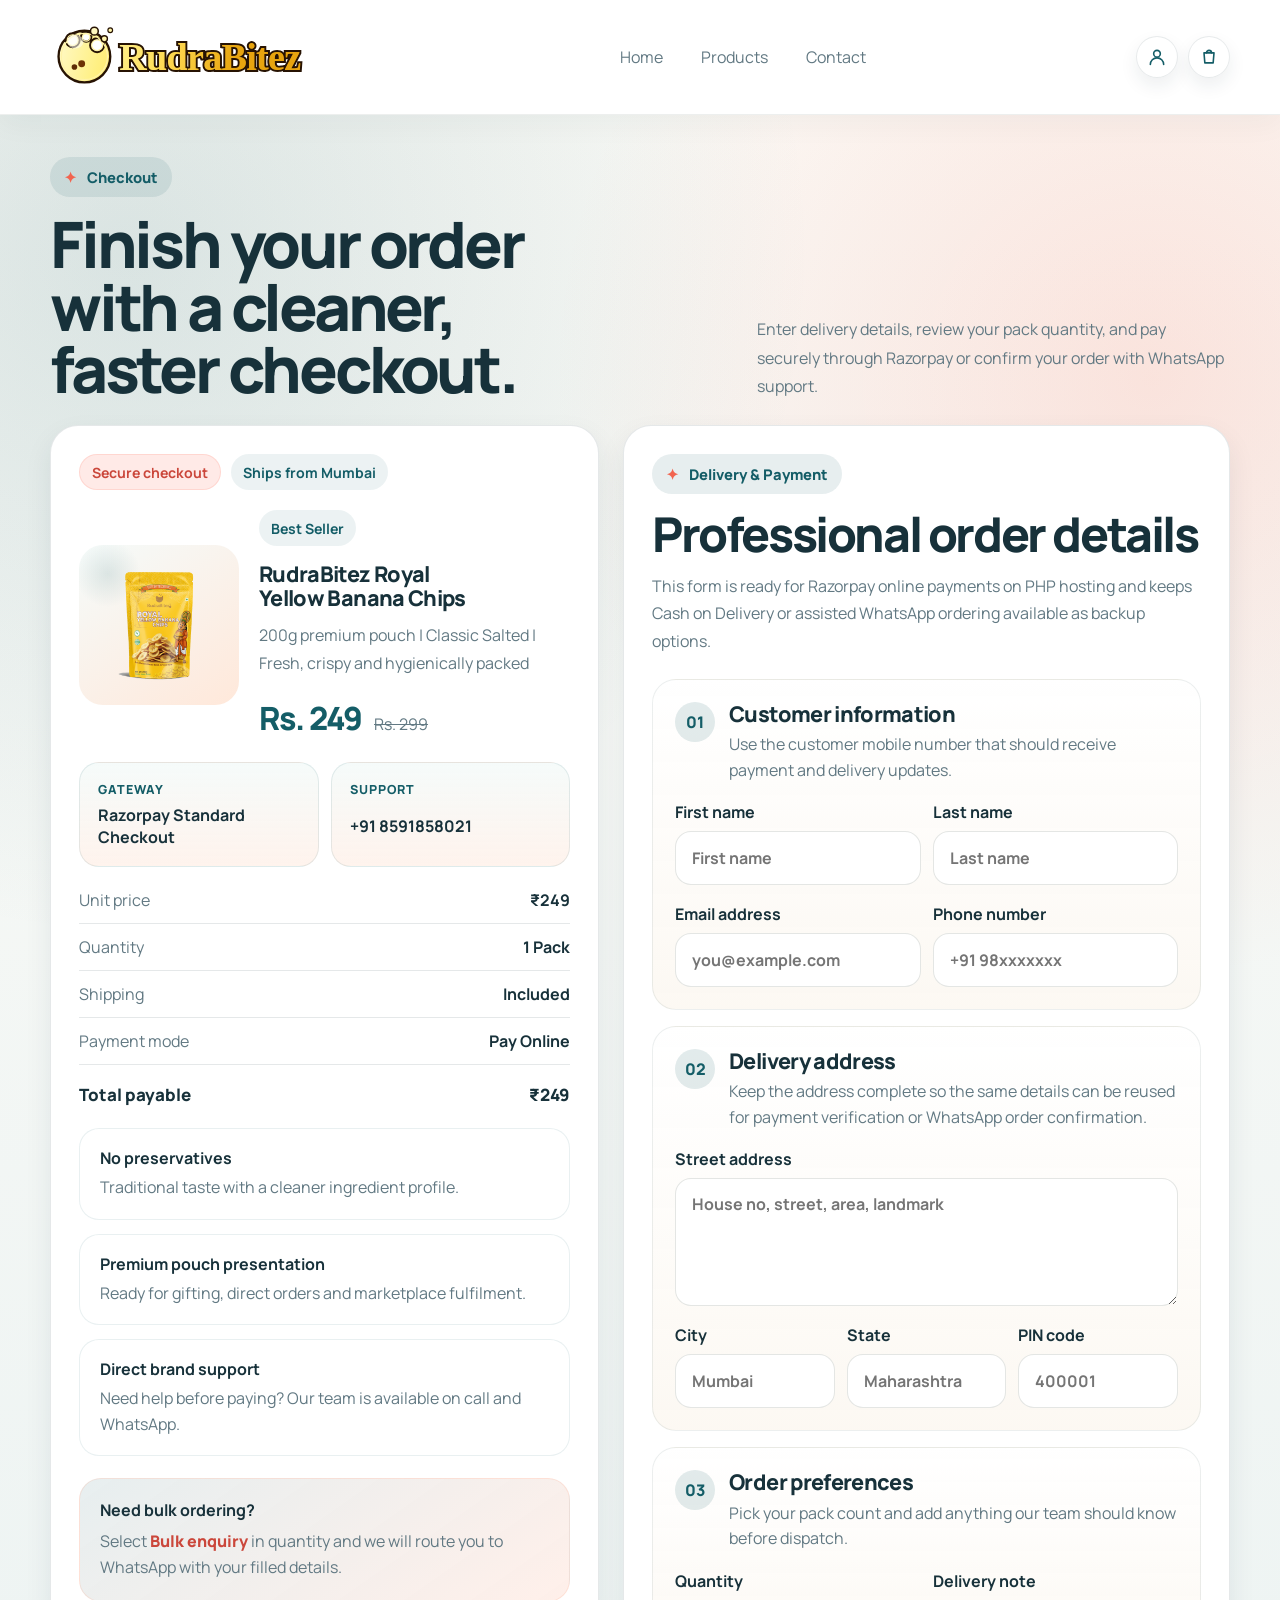
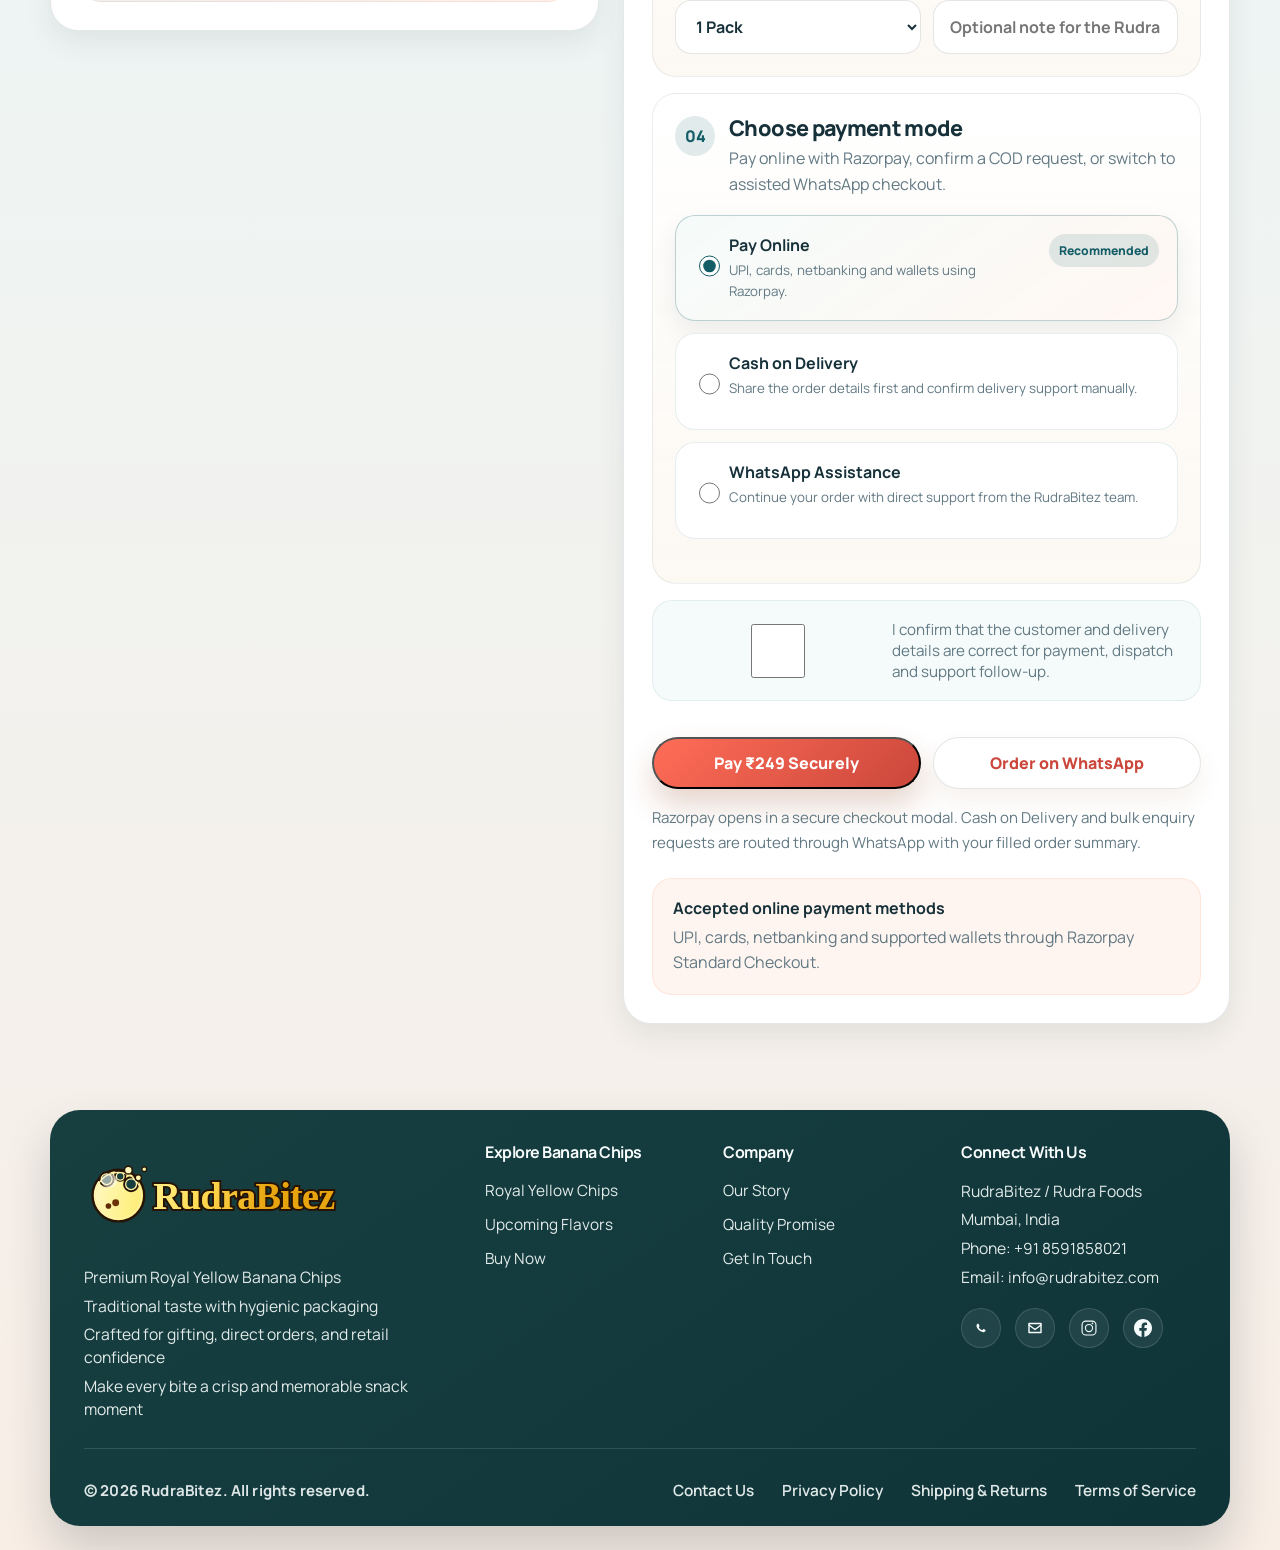
==== commit e54a6ee0: "seventh commit" ====
--- a/checkout.html
+++ b/checkout.html
@@ -336,11 +336,10 @@
               <p>Email: <a href="mailto:info@rudrabitez.com">info@rudrabitez.com</a></p>
             </div>
             <div class="footer-social" aria-label="Social media links">
-              <a href="https://wa.me/918591858021" target="_blank" rel="noreferrer" aria-label="WhatsApp"><span class="footer-social-label">WA</span></a>
-              <a href="https://www.facebook.com/" target="_blank" rel="noreferrer" aria-label="Facebook"><span class="footer-social-label">f</span></a>
-              <a href="https://www.instagram.com/" target="_blank" rel="noreferrer" aria-label="Instagram"><span class="footer-social-label">IG</span></a>
-              <a href="https://www.youtube.com/" target="_blank" rel="noreferrer" aria-label="YouTube"><span class="footer-social-label">YT</span></a>
-              <a href="https://in.pinterest.com/" target="_blank" rel="noreferrer" aria-label="Pinterest"><span class="footer-social-label">P</span></a>
+              <a href="https://wa.me/918591858021" target="_blank" rel="noreferrer" aria-label="WhatsApp"><svg viewBox="0 0 24 24" fill="currentColor"><path d="M17.472 14.382c-.297-.149-1.758-.867-2.03-.967-.273-.099-.471-.148-.67.15-.197.297-.767.966-.94 1.164-.173.199-.347.223-.644.075-.297-.15-1.255-.463-2.39-1.475-.883-.788-1.48-1.761-1.653-2.059-.173-.297-.018-.458.13-.606.134-.133.298-.347.446-.52.149-.174.198-.298.298-.497.099-.198.05-.371-.025-.52-.075-.149-.669-1.612-.916-2.207-.242-.579-.487-.5-.669-.51-.173-.008-.371-.01-.57-.01-.198 0-.52.074-.792.372-.272.297-1.04 1.016-1.04 2.479 0 1.462 1.065 2.875 1.213 3.074.149.198 2.096 3.2 5.077 4.487.709.306 1.262.489 1.694.625.712.227 1.36.195 1.871.118.571-.085 1.758-.719 2.006-1.413.248-.694.248-1.289.173-1.413-.074-.124-.272-.198-.57-.347"></path></svg></a>
+              <a href="mailto:info@rudrabitez.com" aria-label="Email"><svg viewBox="0 0 24 24" fill="none" stroke="currentColor" stroke-width="1.9" stroke-linecap="round" stroke-linejoin="round"><path d="M4 6h16v12H4z"></path><path d="m4 8 8 6 8-6"></path></svg></a>
+              <a href="https://www.instagram.com/" target="_blank" rel="noreferrer" aria-label="Instagram"><svg viewBox="0 0 24 24" fill="currentColor"><path d="M7.75 2h8.5A5.75 5.75 0 0 1 22 7.75v8.5A5.75 5.75 0 0 1 16.25 22h-8.5A5.75 5.75 0 0 1 2 16.25v-8.5A5.75 5.75 0 0 1 7.75 2m0 1.5A4.25 4.25 0 0 0 3.5 7.75v8.5a4.25 4.25 0 0 0 4.25 4.25h8.5a4.25 4.25 0 0 0 4.25-4.25v-8.5a4.25 4.25 0 0 0-4.25-4.25zm8.88 1.12a1.13 1.13 0 1 1 0 2.26 1.13 1.13 0 0 1 0-2.26M12 6.5A5.5 5.5 0 1 1 6.5 12 5.5 5.5 0 0 1 12 6.5m0 1.5A4 4 0 1 0 16 12a4 4 0 0 0-4-4"></path></svg></a>
+              <a href="https://www.facebook.com/" target="_blank" rel="noreferrer" aria-label="Facebook"><svg viewBox="0 0 24 24" fill="currentColor"><path d="M24 12.073C24 5.446 18.627.073 12 .073S0 5.446 0 12.073c0 5.99 4.388 10.954 10.125 11.854v-8.385H7.078V12.07h3.047V9.413c0-3.007 1.792-4.669 4.533-4.669 1.313 0 2.686.235 2.686.235v2.953h-1.514c-1.491 0-1.956.926-1.956 1.874v2.264h3.328l-.532 3.471h-2.796v8.385C19.612 23.027 24 18.062 24 12.073"></path></svg></a>
             </div>
           </div>
         </div>
--- a/styles.css
+++ b/styles.css
@@ -22,14 +22,18 @@
   --radius-sm: 16px;
   /* Paste your final logo URL/path in the variable below */
   --brand-logo-url: url("assets/rudrabitez-lockup.svg");
-  --brand-logo-width: clamp(250px, 18vw, 340px);
-  --brand-logo-height: 74px;
-  --brand-logo-mobile-width: 210px;
-  --brand-logo-mobile-height: 54px;
-  --footer-logo-width: clamp(220px, 20vw, 320px);
-  --footer-logo-height: 82px;
-  --footer-logo-mobile-width: 220px;
-  --footer-logo-mobile-height: 62px;
+  --brand-logo-width: clamp(300px, 21vw, 400px);
+  --brand-logo-height: 82px;
+  --brand-logo-fit: contain;
+  --brand-logo-mobile-width: 178px;
+  --brand-logo-mobile-height: 46px;
+  --brand-logo-mobile-fit: contain;
+  --footer-logo-width: clamp(300px, 22vw, 420px);
+  --footer-logo-height: 104px;
+  --footer-logo-fit: contain;
+  --footer-logo-mobile-width: 230px;
+  --footer-logo-mobile-height: 68px;
+  --footer-logo-mobile-fit: contain;
 }
 
 * {
@@ -136,7 +140,10 @@
   min-width: 0;
   height: var(--brand-logo-height);
   flex: 0 0 auto;
-  background: transparent var(--brand-logo-url) left center / contain no-repeat;
+  background-image: var(--brand-logo-url);
+  background-repeat: no-repeat;
+  background-position: left center;
+  background-size: var(--brand-logo-fit);
   vertical-align: middle;
   overflow: hidden;
 }
@@ -576,7 +583,7 @@
   display: flex;
   align-items: center;
   justify-content: center;
-  padding: 92px 32px 104px;
+  padding: 74px 24px 84px;
   background:
     radial-gradient(circle at 20% 18%, rgba(255, 255, 255, 0.38), transparent 22%),
     linear-gradient(145deg, #eeebee 0%, #c9c6cc 100%);
@@ -590,8 +597,8 @@
 .hero-feature-main {
   position: relative;
   z-index: 1;
-  width: min(62%, 300px);
-  max-height: 100%;
+  width: min(76%, 380px);
+  max-height: calc(100% - 12px);
   object-fit: contain;
   object-position: center center;
   filter: drop-shadow(0 26px 36px rgba(28, 38, 49, 0.22));
@@ -879,6 +886,10 @@
 
 .products-grid {
   grid-template-columns: repeat(3, minmax(0, 1fr));
+}
+
+.products-grid-featured {
+  grid-template-columns: repeat(4, minmax(0, 1fr));
 }
 
 .content-card,
@@ -1360,16 +1371,19 @@
 }
 
 .footer.footer-compact {
-  padding: 0;
+  padding: 14px 0 24px;
   margin-top: 18px;
-  background: #9b4a11;
-  border-top: 6px solid #d06a17;
+  background: transparent;
+  border-top: 0;
 }
 
 .footer-compact-wrap {
-  padding: 58px 0 28px;
+  padding: 34px 34px 22px;
   display: grid;
   gap: 28px;
+  border-radius: 30px;
+  background: linear-gradient(145deg, #173f40 0%, #0f3438 100%);
+  box-shadow: 0 24px 46px rgba(10, 30, 34, 0.18);
 }
 
 .footer-rich-top {
@@ -1386,7 +1400,10 @@
   display: block;
   width: var(--footer-logo-width);
   height: var(--footer-logo-height);
-  background: transparent var(--brand-logo-url) left center / contain no-repeat;
+  background-image: var(--brand-logo-url);
+  background-repeat: no-repeat;
+  background-position: left center;
+  background-size: var(--footer-logo-fit);
   text-decoration: none;
   color: transparent;
   font-size: 0;
@@ -1408,21 +1425,21 @@
 
 .footer-brand-copy p,
 .footer-contact-block p {
-  color: #fff5ea;
+  color: rgba(244, 250, 249, 0.92);
   font-size: 0.98rem;
   line-height: 1.45;
 }
 
 .footer-compact-copy {
-  color: #fff6ed;
-  font-size: 0.97rem;
-  font-weight: 600;
+  color: rgba(244, 250, 249, 0.9);
+  font-size: 0.94rem;
+  font-weight: 700;
   letter-spacing: 0.01em;
 }
 
 .footer-col-title {
   margin-bottom: 18px;
-  color: #fffaf2;
+  color: #f7fbfb;
   font-size: 1rem;
   font-weight: 700;
 }
@@ -1435,9 +1452,9 @@
 .footer-rich-list a,
 .footer-rich-list span,
 .footer-contact-block a {
-  color: #fff5ea;
+  color: rgba(244, 250, 249, 0.92);
   text-decoration: none;
-  font-size: 0.98rem;
+  font-size: 0.96rem;
   line-height: 1.45;
   transition: color 0.2s ease, opacity 0.2s ease;
 }
@@ -1455,23 +1472,23 @@
 }
 
 .footer-social a {
-  width: 34px;
-  height: 34px;
+  width: 40px;
+  height: 40px;
   display: inline-flex;
   align-items: center;
   justify-content: center;
-  color: #fff7ed;
+  color: #f6fbfb;
   text-decoration: none;
   border-radius: 999px;
-  border: 1px solid rgba(255, 247, 237, 0.26);
-  background: rgba(255, 247, 237, 0.05);
+  border: 1px solid rgba(210, 229, 227, 0.16);
+  background: rgba(210, 229, 227, 0.08);
   transition: transform 0.2s ease, background 0.2s ease, border-color 0.2s ease;
 }
 
 .footer-social a:hover {
   transform: translateY(-2px);
-  background: rgba(255, 247, 237, 0.12);
-  border-color: rgba(255, 247, 237, 0.38);
+  background: rgba(210, 229, 227, 0.16);
+  border-color: rgba(210, 229, 227, 0.28);
 }
 
 .footer-social svg {
@@ -1495,7 +1512,7 @@
 
 .footer-compact-bottom {
   padding-top: 28px;
-  border-top: 1px solid rgba(232, 155, 80, 0.45);
+  border-top: 1px solid rgba(187, 214, 209, 0.16);
   display: flex;
   align-items: center;
   justify-content: space-between;
@@ -1503,9 +1520,9 @@
 }
 
 .footer-compact-links a {
-  color: #fff8ef;
+  color: rgba(244, 250, 249, 0.92);
   text-decoration: none;
-  font-size: 0.98rem;
+  font-size: 0.96rem;
   font-weight: 600;
   transition: opacity 0.2s ease, color 0.2s ease;
 }
@@ -1513,7 +1530,7 @@
 .footer-rich-list a:hover,
 .footer-contact-block a:hover,
 .footer-compact-links a:hover {
-  color: #fff2d9;
+  color: #ffffff;
   opacity: 0.9;
 }
 
@@ -1749,8 +1766,8 @@
 }
 
 .product-gallery-main {
-  width: min(100%, 460px);
-  max-height: 470px;
+  width: min(100%, 540px);
+  max-height: 540px;
   object-fit: contain;
   filter: drop-shadow(0 24px 34px rgba(15, 20, 14, 0.18));
   transition: transform 0.35s ease;
@@ -2702,18 +2719,23 @@
   }
 
   .nav {
-    grid-template-columns: 42px minmax(0, 1fr) 42px;
+    grid-template-columns: 44px minmax(0, 1fr) 44px;
     grid-template-areas:
       "toggle brand actions"
       "links links links";
     align-items: center;
-    gap: 10px 12px;
-    padding: 10px 0 12px;
+    gap: 10px 10px;
+    min-height: 78px;
+    padding: 10px 0 10px;
   }
 
   .nav-toggle {
     display: inline-flex;
     grid-area: toggle;
+    width: 44px;
+    height: 44px;
+    border-radius: 14px;
+    color: var(--green-deep);
   }
 
   .brand {
@@ -2721,7 +2743,9 @@
     width: min(100%, var(--brand-logo-mobile-width));
     height: var(--brand-logo-mobile-height);
     min-width: 0;
-    justify-self: start;
+    justify-self: center;
+    background-position: center center;
+    background-size: var(--brand-logo-mobile-fit);
   }
 
   .hero {
@@ -2760,12 +2784,18 @@
   }
 
   .nav-icon {
-    width: 40px;
-    height: 40px;
+    width: 44px;
+    height: 44px;
     border: 0;
-    border-radius: 12px;
+    border-radius: 14px;
     background: transparent;
     box-shadow: none;
+    color: var(--green-deep);
+  }
+
+  .nav-icon svg {
+    width: 21px;
+    height: 21px;
   }
 
   .nav-icon-cart {
@@ -2837,12 +2867,12 @@
     min-height: 430px;
     margin-top: 72px;
     border-radius: 26px;
-    padding: 86px 20px 96px;
+    padding: 74px 16px 86px;
   }
 
   .hero-feature-main {
-    width: min(70%, 230px);
-    max-height: 100%;
+    width: min(82%, 285px);
+    max-height: calc(100% - 8px);
   }
 
   .hero-feature-badge {
@@ -2991,7 +3021,8 @@
   }
 
   .product-gallery-main {
-    max-height: 340px;
+    width: min(100%, 420px);
+    max-height: 400px;
   }
 
   .product-price-row,
@@ -3087,7 +3118,7 @@
   }
 
   .footer-compact-wrap {
-    padding: 36px 0 20px;
+    padding: 28px 22px 18px;
     gap: 24px;
   }
 
@@ -3268,6 +3299,76 @@
   .nutrition-visual:active img {
     transform: scale(1.1);
   }
+
+  .products-grid,
+  .products-grid-featured,
+  .related-products-grid,
+  .product-related-grid,
+  .product-similar-grid {
+    grid-template-columns: 1fr !important;
+    gap: 16px !important;
+  }
+
+  .product-card,
+  .coming-card,
+  .product-related-card,
+  .product-similar-card {
+    min-height: auto !important;
+  }
+
+  .product-thumb,
+  .product-related-thumb,
+  .product-similar-thumb {
+    min-height: 220px !important;
+    padding: 18px !important;
+  }
+
+  .product-thumb img,
+  .product-related-thumb img,
+  .product-similar-thumb img {
+    width: min(100%, 180px) !important;
+    max-height: 180px !important;
+    object-fit: contain !important;
+  }
+
+  .product-card strong,
+  .coming-card strong,
+  .product-related-card strong,
+  .product-similar-card strong {
+    font-size: 1.08rem !important;
+    line-height: 1.35 !important;
+  }
+
+  .coming-icon {
+    width: 74px !important;
+    height: 74px !important;
+    font-size: 2rem !important;
+  }
+
+  .pill-row {
+    gap: 8px !important;
+  }
+
+  .pill-row .pill,
+  .product-card .pill,
+  .coming-card .pill {
+    font-size: 0.95rem !important;
+    line-height: 1.25 !important;
+    padding: 10px 14px !important;
+  }
+
+  .price-now {
+    font-size: 2.2rem !important;
+    line-height: 1 !important;
+  }
+
+  .coming-state,
+  .coming-copy,
+  .product-card p,
+  .coming-card p {
+    font-size: 1rem !important;
+    line-height: 1.65 !important;
+  }
 }
 
 @media (max-width: 480px) {
@@ -3277,6 +3378,55 @@
 
   .section {
     padding: 34px 0;
+  }
+
+  .products-grid,
+  .products-grid-featured,
+  .related-products-grid,
+  .product-related-grid,
+  .product-similar-grid {
+    gap: 14px !important;
+  }
+
+  .product-card,
+  .coming-card,
+  .product-related-card,
+  .product-similar-card {
+    padding: 16px !important;
+    border-radius: 20px !important;
+  }
+
+  .product-thumb,
+  .product-related-thumb,
+  .product-similar-thumb {
+    min-height: 190px !important;
+    padding: 14px !important;
+    border-radius: 18px !important;
+  }
+
+  .product-thumb img,
+  .product-related-thumb img,
+  .product-similar-thumb img {
+    width: min(100%, 148px) !important;
+    max-height: 148px !important;
+  }
+
+  .price-now {
+    font-size: 1.95rem !important;
+  }
+
+  .pill-row .pill,
+  .product-card .pill,
+  .coming-card .pill {
+    font-size: 0.9rem !important;
+    padding: 8px 12px !important;
+  }
+
+  .product-card strong,
+  .coming-card strong,
+  .product-related-card strong,
+  .product-similar-card strong {
+    font-size: 1rem !important;
   }
 
   .hero {
@@ -3294,8 +3444,8 @@
   }
 
   .product-gallery-main {
-    width: min(100%, 250px);
-    max-height: 260px;
+    width: min(100%, 300px);
+    max-height: 320px;
   }
 
   .product-stage-badge {
@@ -3401,13 +3551,17 @@
     padding: 16px 16px 78px;
   }
 
+  .hero-slide-image-wrap {
+    width: min(100%, 330px);
+  }
+
   .hero-slide-image-front,
   .hero-slide-image-back {
-    width: min(100%, 265px);
+    width: min(100%, 330px);
   }
 
   .hero-slide-image {
-    max-height: 280px;
+    max-height: 360px;
   }
 
   .hero-slide-caption {
@@ -3443,6 +3597,7 @@
   .footer-brandmark {
     width: min(100%, var(--footer-logo-mobile-width));
     height: var(--footer-logo-mobile-height);
+    background-size: var(--footer-logo-mobile-fit);
   }
 
   .footer-social {
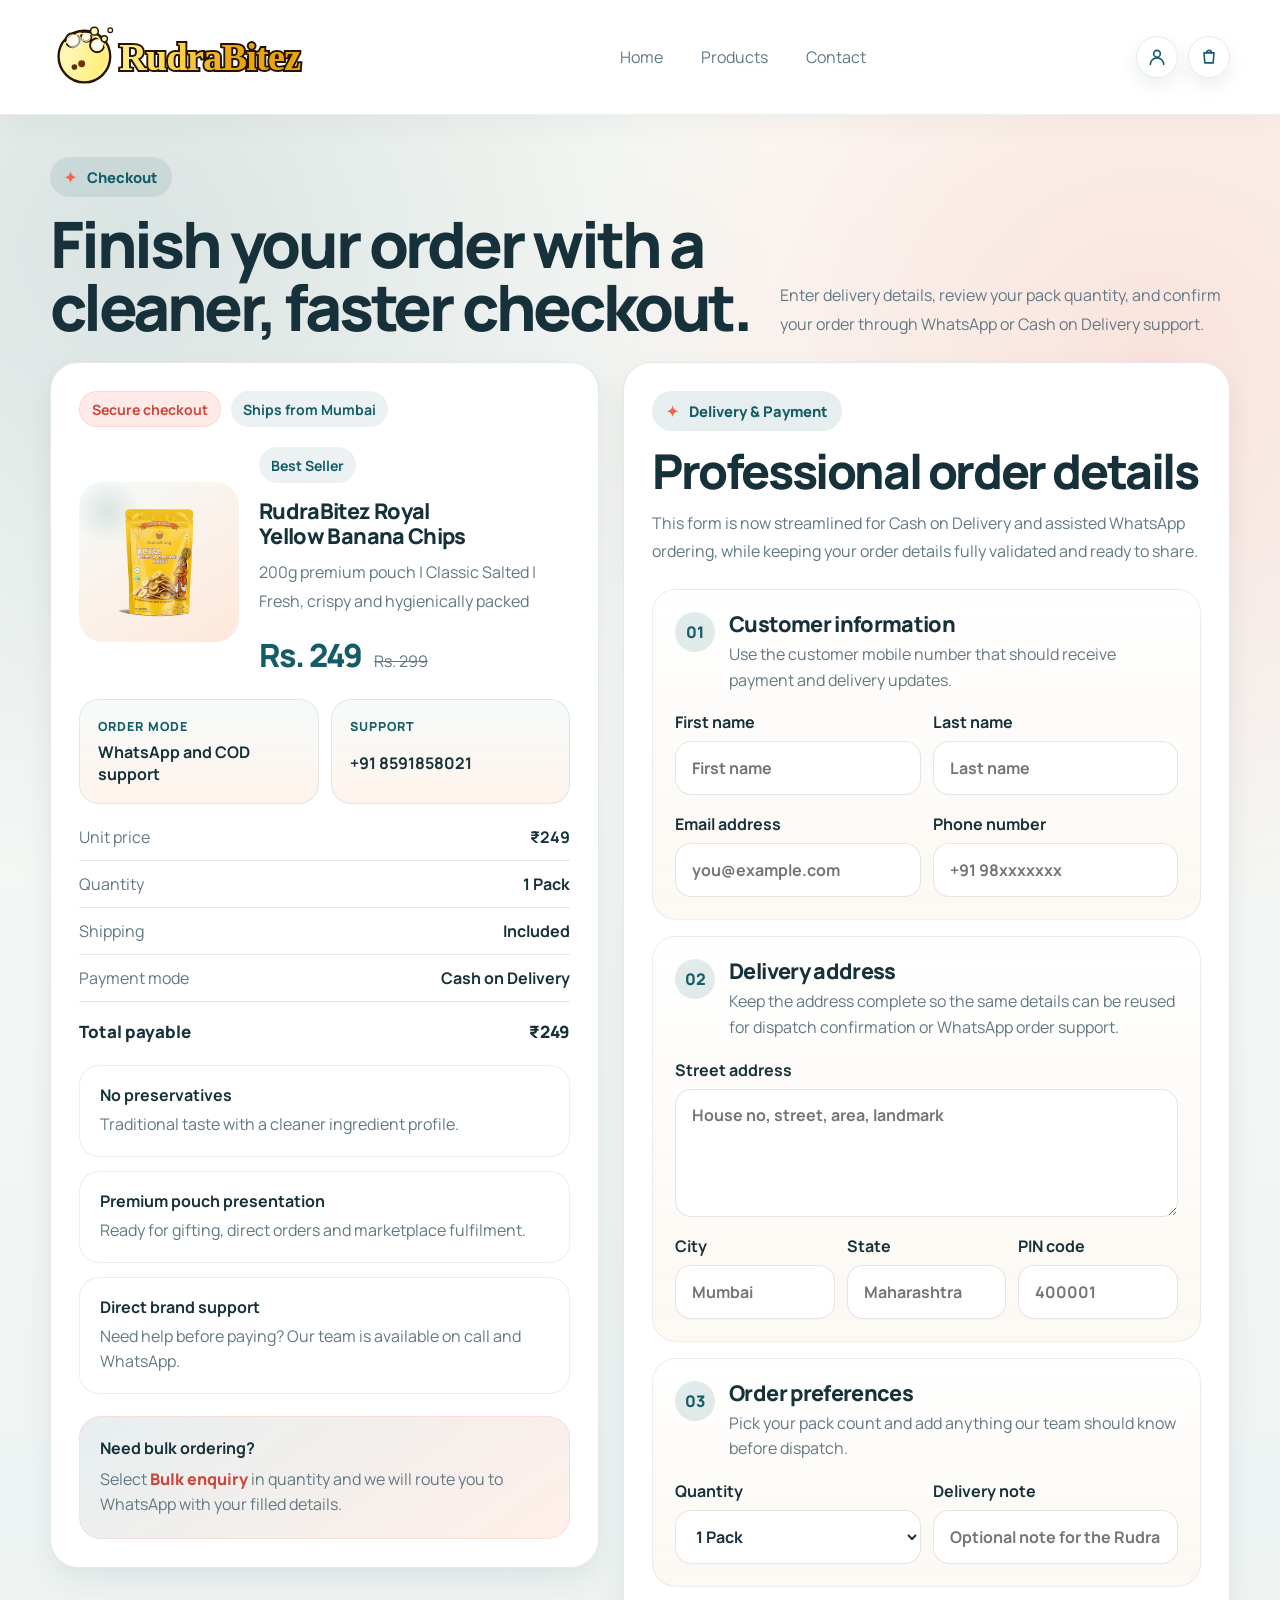
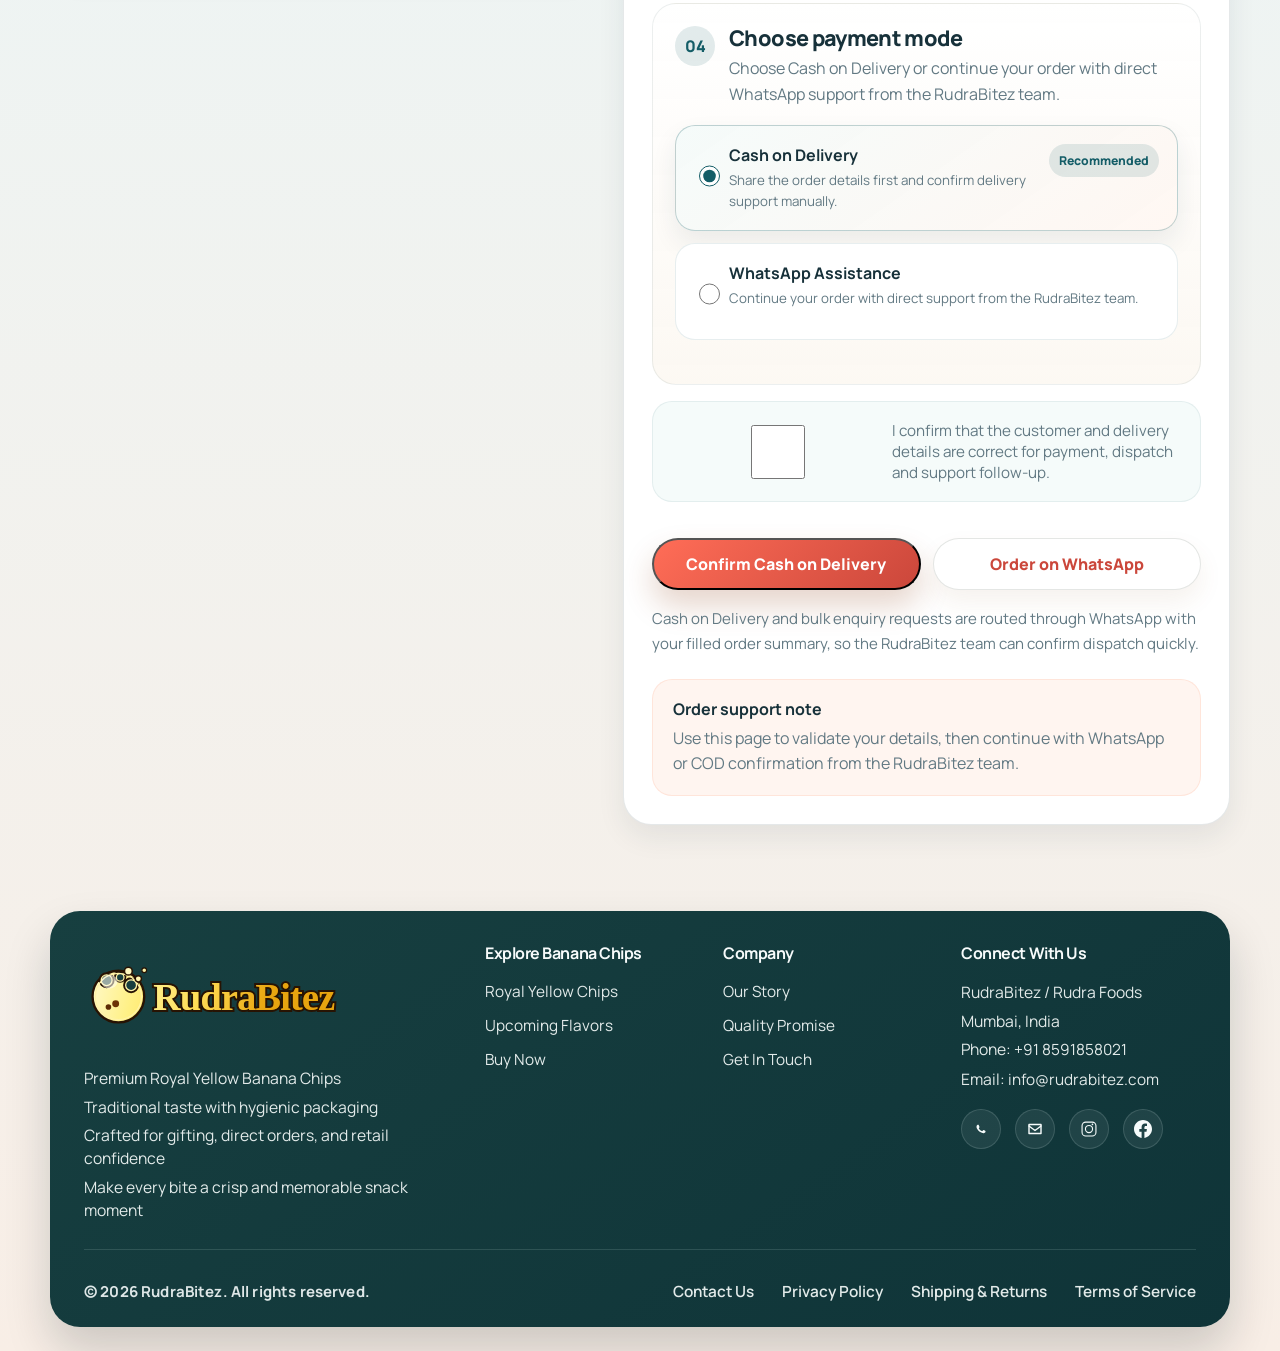
==== commit 2872bbce: "seventh commit" ====
--- a/checkout.html
+++ b/checkout.html
@@ -7,7 +7,6 @@
   <meta name="description" content="Checkout for RudraBitez Royal Yellow Banana Chips.">
   <link rel="stylesheet" href="styles.css">
   <link rel="stylesheet" href="mobile-fixes.css">
-  <script src="https://checkout.razorpay.com/v1/checkout.js" defer></script>
   <script src="site.js" defer></script>
   <script src="checkout.js" defer></script>
 </head>
@@ -59,7 +58,7 @@
             <span class="eyebrow">Checkout</span>
             <h1 style="margin-top:16px; font-size:clamp(2.4rem, 5vw, 4rem);">Finish your order with a cleaner, faster checkout.</h1>
           </div>
-          <p>Enter delivery details, review your pack quantity, and pay securely through Razorpay or confirm your order with WhatsApp support.</p>
+          <p>Enter delivery details, review your pack quantity, and confirm your order through WhatsApp or Cash on Delivery support.</p>
         </div>
 
         <div id="checkout-status" class="checkout-status" hidden aria-live="polite"></div>
@@ -88,8 +87,8 @@
 
             <div class="secure-strip">
               <div class="secure-strip-item">
-                <strong>Gateway</strong>
-                <span>Razorpay Standard Checkout</span>
+                <strong>Order mode</strong>
+                <span>WhatsApp and COD support</span>
               </div>
               <div class="secure-strip-item">
                 <strong>Support</strong>
@@ -112,7 +111,7 @@
               </div>
               <div class="summary-row">
                 <span>Payment mode</span>
-                <strong id="summary-payment-mode">Pay Online</strong>
+                <strong id="summary-payment-mode">Cash on Delivery</strong>
               </div>
               <div class="summary-row summary-row-total">
                 <span>Total payable</span>
@@ -145,7 +144,7 @@
             <div class="checkout-card-head">
               <span class="eyebrow">Delivery & Payment</span>
               <h2 style="margin-top:16px;">Professional order details</h2>
-              <p class="checkout-copy">This form is ready for Razorpay online payments on PHP hosting and keeps Cash on Delivery or assisted WhatsApp ordering available as backup options.</p>
+              <p class="checkout-copy">This form is now streamlined for Cash on Delivery and assisted WhatsApp ordering, while keeping your order details fully validated and ready to share.</p>
             </div>
 
             <form id="checkout-form" class="form-grid checkout-form" data-unit-price="249" novalidate>
@@ -186,7 +185,7 @@
                   <span class="form-step">02</span>
                   <div>
                     <h3>Delivery address</h3>
-                    <p>Keep the address complete so the same details can be reused for payment verification or WhatsApp order confirmation.</p>
+                    <p>Keep the address complete so the same details can be reused for dispatch confirmation or WhatsApp order support.</p>
                   </div>
                 </div>
 
@@ -243,26 +242,18 @@
                   <span class="form-step">04</span>
                   <div>
                     <h3>Choose payment mode</h3>
-                    <p>Pay online with Razorpay, confirm a COD request, or switch to assisted WhatsApp checkout.</p>
+                    <p>Choose Cash on Delivery or continue your order with direct WhatsApp support from the RudraBitez team.</p>
                   </div>
                 </div>
 
                 <div class="payment-choice-list">
                   <label class="payment-option">
-                    <input type="radio" name="payment_mode" value="online" checked>
-                    <span class="payment-option-copy">
-                      <strong>Pay Online</strong>
-                      <small>UPI, cards, netbanking and wallets using Razorpay.</small>
-                    </span>
-                    <span class="payment-badge">Recommended</span>
-                  </label>
-
-                  <label class="payment-option">
-                    <input type="radio" name="payment_mode" value="cod">
+                    <input type="radio" name="payment_mode" value="cod" checked>
                     <span class="payment-option-copy">
                       <strong>Cash on Delivery</strong>
                       <small>Share the order details first and confirm delivery support manually.</small>
                     </span>
+                    <span class="payment-badge">Recommended</span>
                   </label>
 
                   <label class="payment-option">
@@ -283,16 +274,16 @@
               <div class="field-error group-error" data-error-for="consent" aria-live="polite"></div>
 
               <div class="checkout-actions">
-                <button class="button" id="checkout-submit" type="submit">Pay Rs. 249 Securely</button>
+                <button class="button" id="checkout-submit" type="submit">Confirm Cash on Delivery</button>
                 <a class="button-outline" id="whatsapp-checkout" href="https://wa.me/918591858021?text=Hi%20RudraBitez%2C%20I%20want%20to%20complete%20my%20banana%20chips%20checkout." target="_blank" rel="noreferrer">Order on WhatsApp</a>
               </div>
 
-              <p class="checkout-disclaimer">Razorpay opens in a secure checkout modal. Cash on Delivery and bulk enquiry requests are routed through WhatsApp with your filled order summary.</p>
+              <p class="checkout-disclaimer">Cash on Delivery and bulk enquiry requests are routed through WhatsApp with your filled order summary, so the RudraBitez team can confirm dispatch quickly.</p>
             </form>
 
             <div class="checkout-mini-note">
-              <strong>Accepted online payment methods</strong>
-              <span>UPI, cards, netbanking and supported wallets through Razorpay Standard Checkout.</span>
+              <strong>Order support note</strong>
+              <span>Use this page to validate your details, then continue with WhatsApp or COD confirmation from the RudraBitez team.</span>
             </div>
           </section>
         </div>
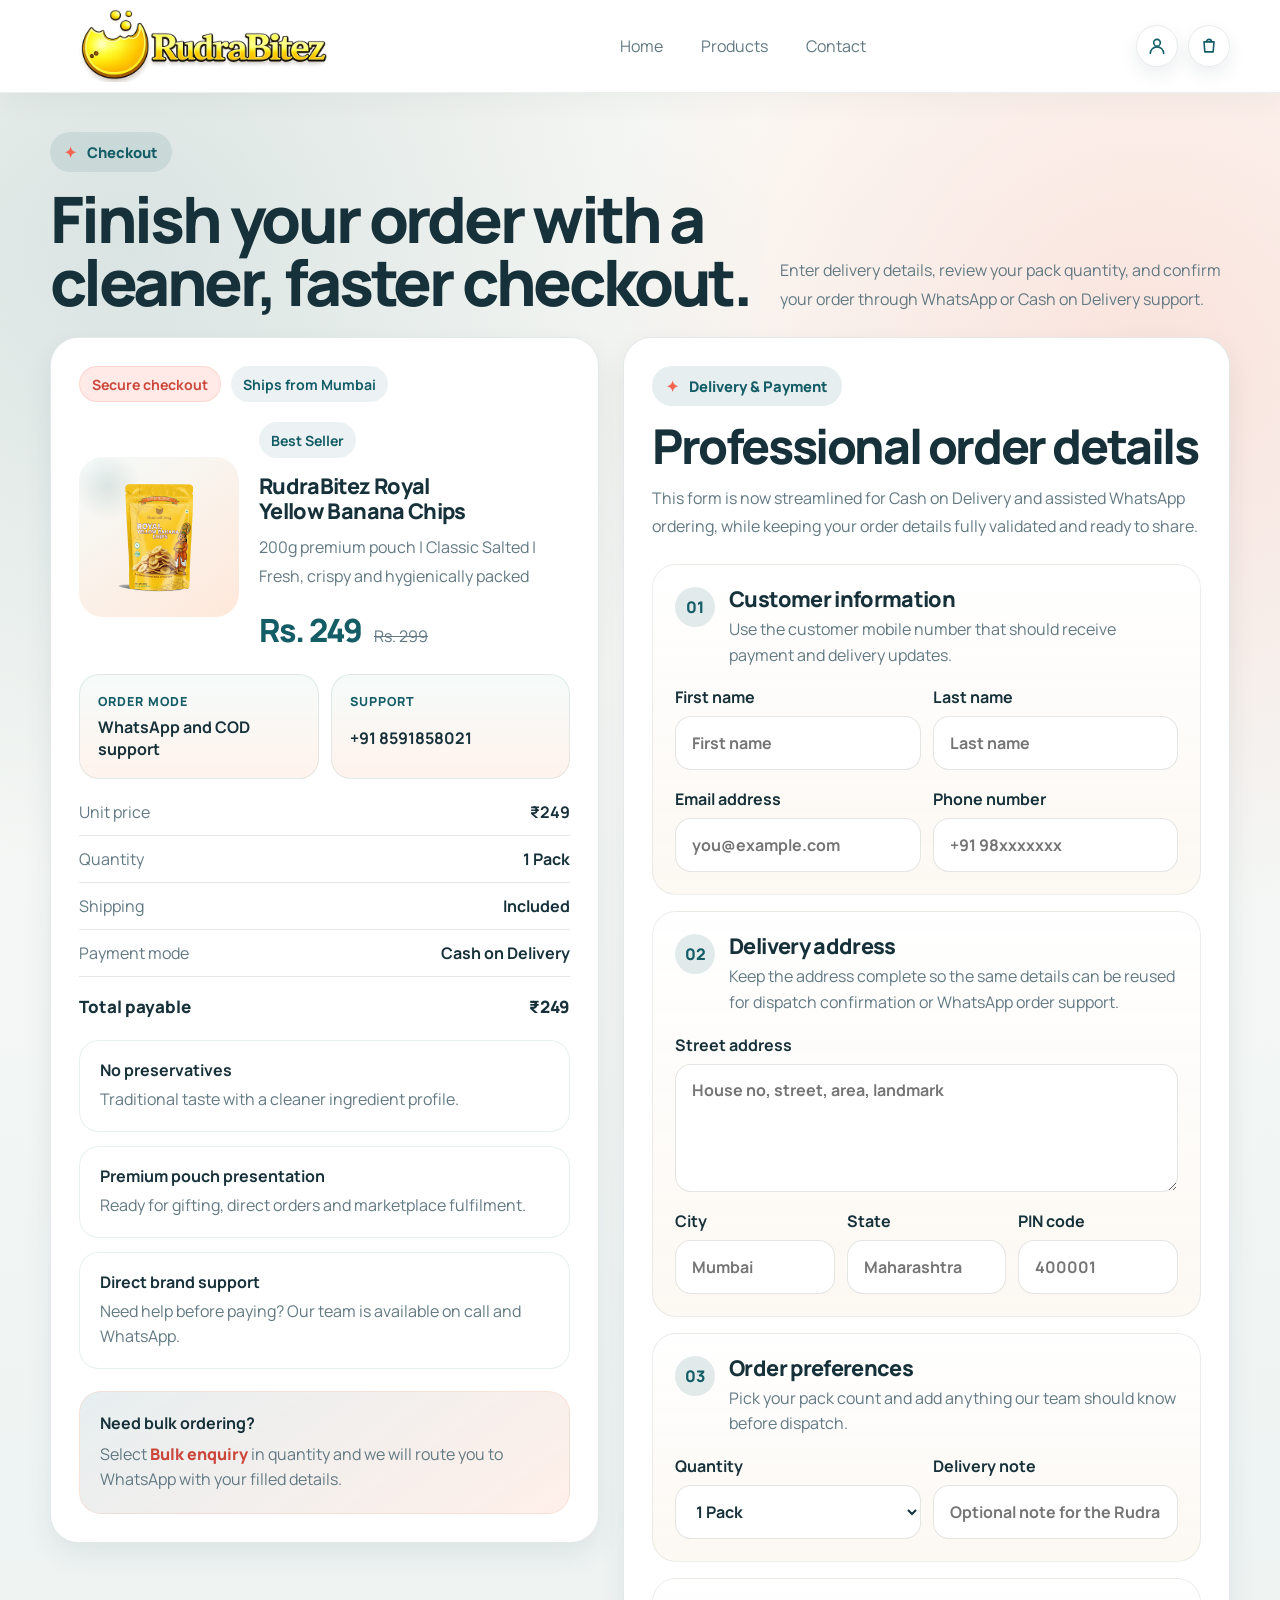
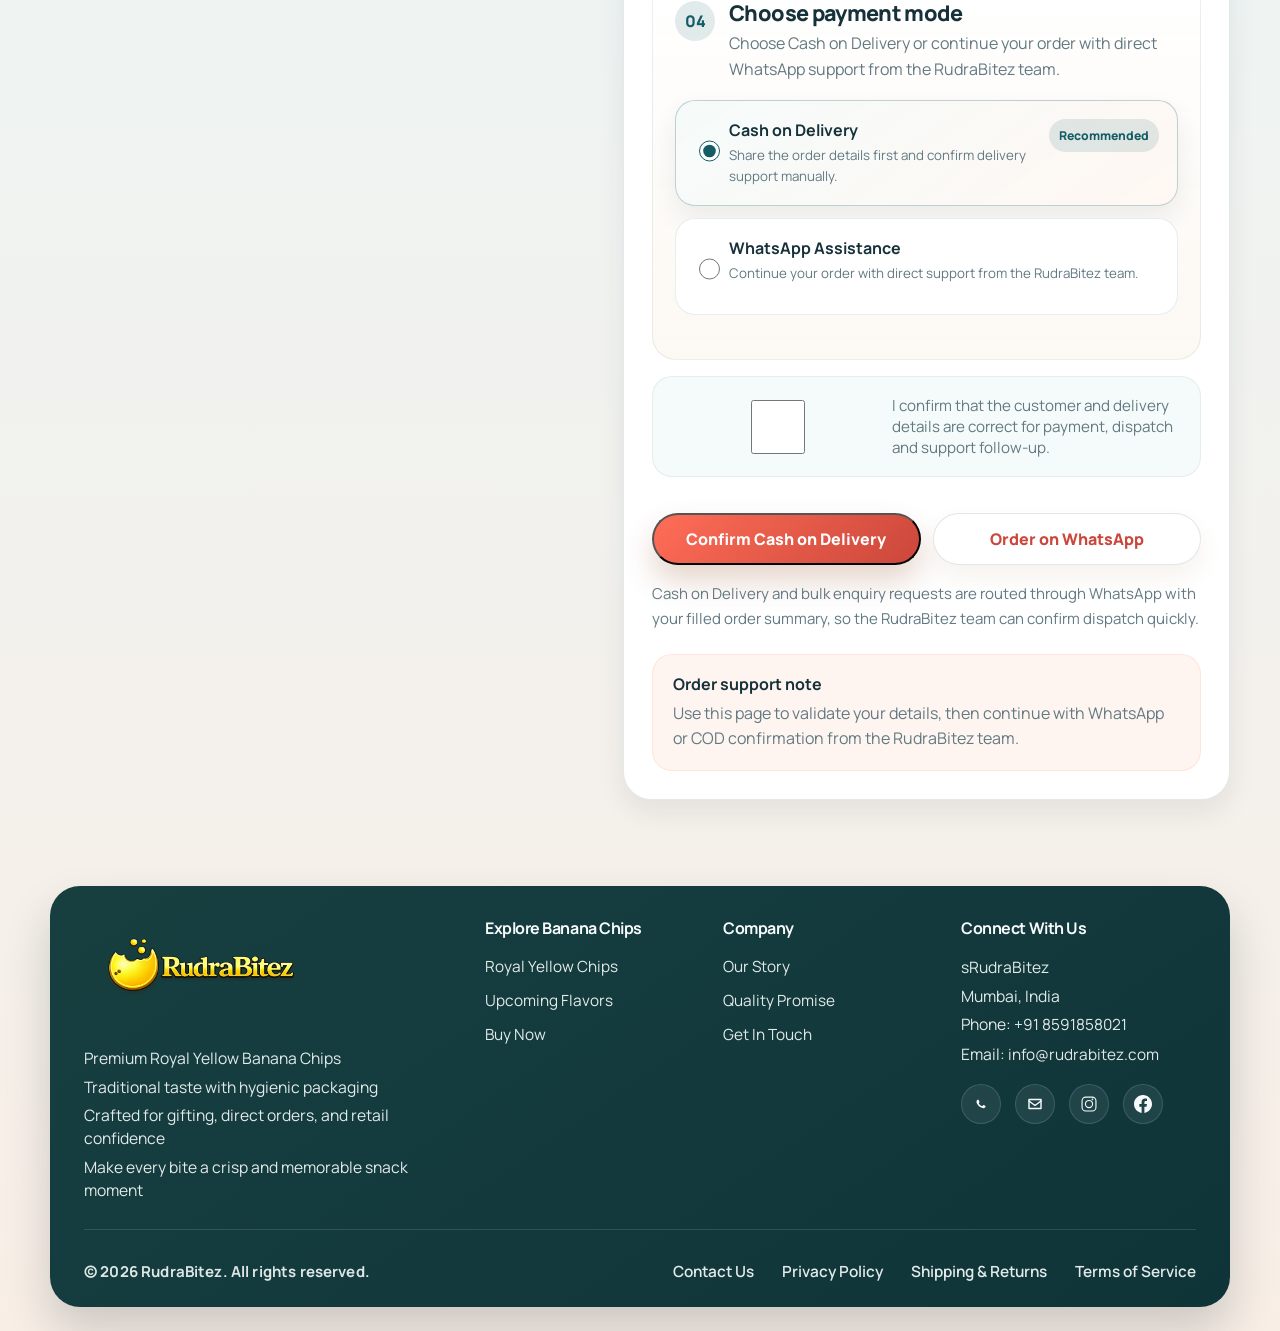
==== commit 18bab758: "seventh commit" ====
--- a/checkout.html
+++ b/checkout.html
@@ -4,7 +4,11 @@
   <meta charset="UTF-8">
   <meta name="viewport" content="width=device-width, initial-scale=1.0">
   <title>Checkout | RudraBitez</title>
-  <meta name="description" content="Checkout for RudraBitez Royal Yellow Banana Chips.">
+  <meta name="description" content="Complete your RudraBitez Royal Yellow Banana Chips order with delivery details and WhatsApp support.">
+  <meta name="robots" content="noindex, follow">
+  <meta name="theme-color" content="#0f4b4a">
+  <link rel="canonical" href="https://www.rudrabitez.com/checkout.html">
+  <link rel="icon" type="image/png" href="assets/IMG_0197.PNG">
   <link rel="stylesheet" href="styles.css">
   <link rel="stylesheet" href="mobile-fixes.css">
   <script src="site.js" defer></script>
@@ -20,14 +24,7 @@
           <span></span>
         </button>
         <a class="brand" href="index.html" aria-label="RudraBitez home">
-          <span class="brand-mark" aria-hidden="true">
-            <svg viewBox="0 0 32 32" fill="none">
-              <circle cx="10.5" cy="10.5" r="5.5" stroke="currentColor" stroke-width="2"></circle>
-              <path d="M19 21c3.2-5.3 7.1-7.7 11-7-1.2 3.9-4.8 8.1-11 7Z" fill="currentColor"></path>
-              <path d="M15.5 18.5c3-4.6 2.7-9.1-1-13.5-2 4.3-1.8 8.6 1 13.5Z" fill="currentColor" opacity=".75"></path>
-            </svg>
-          </span>
-          <span class="brand-name">RudraBitez</span>
+          <img class="brand-logo-image" src="assets/IMG_0197.PNG" alt="RudraBitez">
         </a>
         <nav class="nav-links" id="primary-nav" aria-label="Primary navigation">
           <a href="index.html#top">Home</a>
@@ -294,7 +291,7 @@
       <div class="container footer-compact-wrap">
         <div class="footer-rich-top">
           <div class="footer-brand-block">
-            <a class="footer-brandmark" href="index.html#top">RudraBitez<sup>TM</sup></a>
+            <a class="footer-brandmark" href="index.html#top"><img class="footer-brand-logo-image" src="assets/IMG_0197.PNG" alt="RudraBitez"></a>
             <div class="footer-brand-copy">
               <p>Premium Royal Yellow Banana Chips</p>
               <p>Traditional taste with hygienic packaging</p>
@@ -321,7 +318,7 @@
           <div>
             <h3 class="footer-col-title">Connect With Us</h3>
             <div class="footer-contact-block">
-              <p>RudraBitez / Rudra Foods</p>
+              <p>sRudraBitez</p>
               <p>Mumbai, India</p>
               <p>Phone: <a href="tel:+918591858021">+91 8591858021</a></p>
               <p>Email: <a href="mailto:info@rudrabitez.com">info@rudrabitez.com</a></p>
--- a/styles.css
+++ b/styles.css
@@ -20,20 +20,16 @@
   --radius-lg: 28px;
   --radius-md: 20px;
   --radius-sm: 16px;
-  /* Paste your final logo URL/path in the variable below */
-  --brand-logo-url: url("assets/rudrabitez-lockup.svg");
-  --brand-logo-width: clamp(300px, 21vw, 400px);
-  --brand-logo-height: 82px;
-  --brand-logo-fit: contain;
-  --brand-logo-mobile-width: 178px;
-  --brand-logo-mobile-height: 46px;
-  --brand-logo-mobile-fit: contain;
+  --header-offset: 90px;
+  --header-offset-mobile: 84px;
+  --brand-logo-width: clamp(300px, 20vw, 380px);
+  --brand-logo-height: 72px;
+  --brand-logo-mobile-width: 205px;
+  --brand-logo-mobile-height: 50px;
   --footer-logo-width: clamp(300px, 22vw, 420px);
   --footer-logo-height: 104px;
-  --footer-logo-fit: contain;
   --footer-logo-mobile-width: 230px;
   --footer-logo-mobile-height: 68px;
-  --footer-logo-mobile-fit: contain;
 }
 
 * {
@@ -73,6 +69,7 @@
 
 .page-shell {
   min-height: 100vh;
+  padding-top: var(--header-offset);
 }
 
 .container {
@@ -81,13 +78,23 @@
 }
 
 .site-header {
-  position: sticky;
+  position: fixed;
   top: 0;
-  z-index: 20;
+  left: 0;
+  right: 0;
+  width: 100%;
+  z-index: 1000;
   background: var(--nav-surface);
   backdrop-filter: none;
   border-bottom: 1px solid rgba(32, 50, 38, 0.08);
   box-shadow: 0 10px 26px rgba(23, 49, 58, 0.04);
+  transition: box-shadow 0.24s ease, background 0.24s ease, border-color 0.24s ease;
+}
+
+.site-header.is-scrolled {
+  background: rgba(255, 255, 255, 0.96);
+  border-bottom-color: rgba(23, 49, 58, 0.1);
+  box-shadow: 0 16px 32px rgba(23, 49, 58, 0.08);
 }
 
 .nav {
@@ -95,7 +102,7 @@
   grid-template-columns: auto 1fr auto;
   align-items: center;
   gap: 20px;
-  padding: 16px 0;
+  padding: 10px 0;
 }
 
 .nav-toggle {
@@ -135,25 +142,24 @@
 }
 
 .brand {
-  display: inline-block;
+  display: inline-flex;
+  align-items: center;
   width: var(--brand-logo-width);
   min-width: 0;
   height: var(--brand-logo-height);
   flex: 0 0 auto;
-  background-image: var(--brand-logo-url);
-  background-repeat: no-repeat;
-  background-position: left center;
-  background-size: var(--brand-logo-fit);
   vertical-align: middle;
   overflow: hidden;
 }
 
-.brand-mark {
-  display: none !important;
-}
-
-.brand-name {
-  display: none !important;
+.brand-logo-image {
+    margin-top: 15px;
+    width: 100%;
+    height: 100%;
+    object-fit: contain;
+    object-position: left center;
+    transform: scale(2.80);
+    transform-origin: left center;
 }
 
 .nav-links,
@@ -1397,24 +1403,21 @@
 }
 
 .footer-brandmark {
-  display: block;
+  display: inline-flex;
+  align-items: center;
   width: var(--footer-logo-width);
   height: var(--footer-logo-height);
-  background-image: var(--brand-logo-url);
-  background-repeat: no-repeat;
-  background-position: left center;
-  background-size: var(--footer-logo-fit);
   text-decoration: none;
-  color: transparent;
-  font-size: 0;
-  line-height: 0;
   overflow: hidden;
-  white-space: nowrap;
-  text-indent: -9999px;
-}
-
-.footer-brandmark sup {
-  display: none;
+}
+
+.footer-brand-logo-image {
+   width: 18vw;        /* screen ke hisaab se adjust */
+    max-width: 260px;   /* max limit */
+    min-width: 160px;   /* chhote screen pe bhi visible */
+    height: auto;
+    object-fit: contain;
+    object-position: left center;
 }
 
 .footer-brand-copy {
@@ -2709,8 +2712,11 @@
 }
 
 @media (max-width: 760px) {
+  .page-shell {
+    padding-top: var(--header-offset-mobile);
+  }
+
   .site-header {
-    position: sticky;
     top: 0;
   }
 
@@ -2744,8 +2750,6 @@
     height: var(--brand-logo-mobile-height);
     min-width: 0;
     justify-self: center;
-    background-position: center center;
-    background-size: var(--brand-logo-mobile-fit);
   }
 
   .hero {
@@ -3597,7 +3601,6 @@
   .footer-brandmark {
     width: min(100%, var(--footer-logo-mobile-width));
     height: var(--footer-logo-mobile-height);
-    background-size: var(--footer-logo-mobile-fit);
   }
 
   .footer-social {
